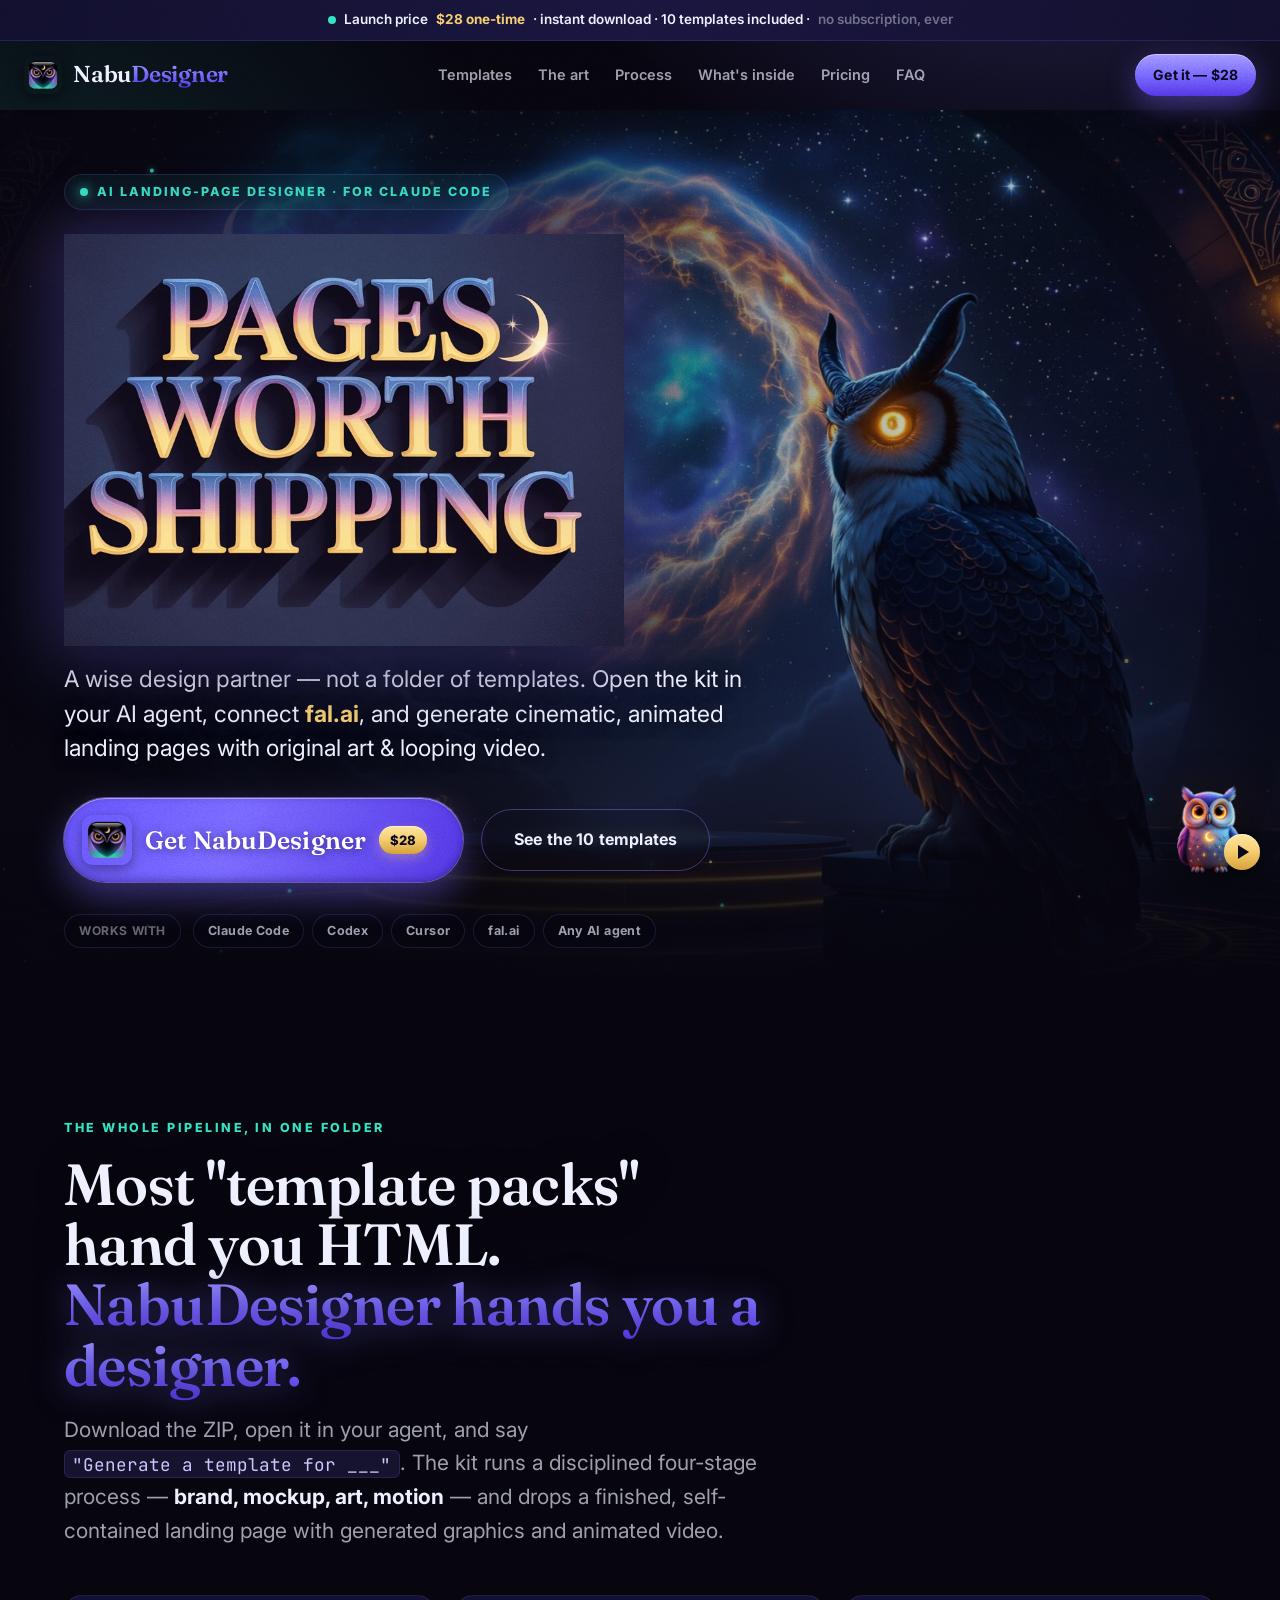
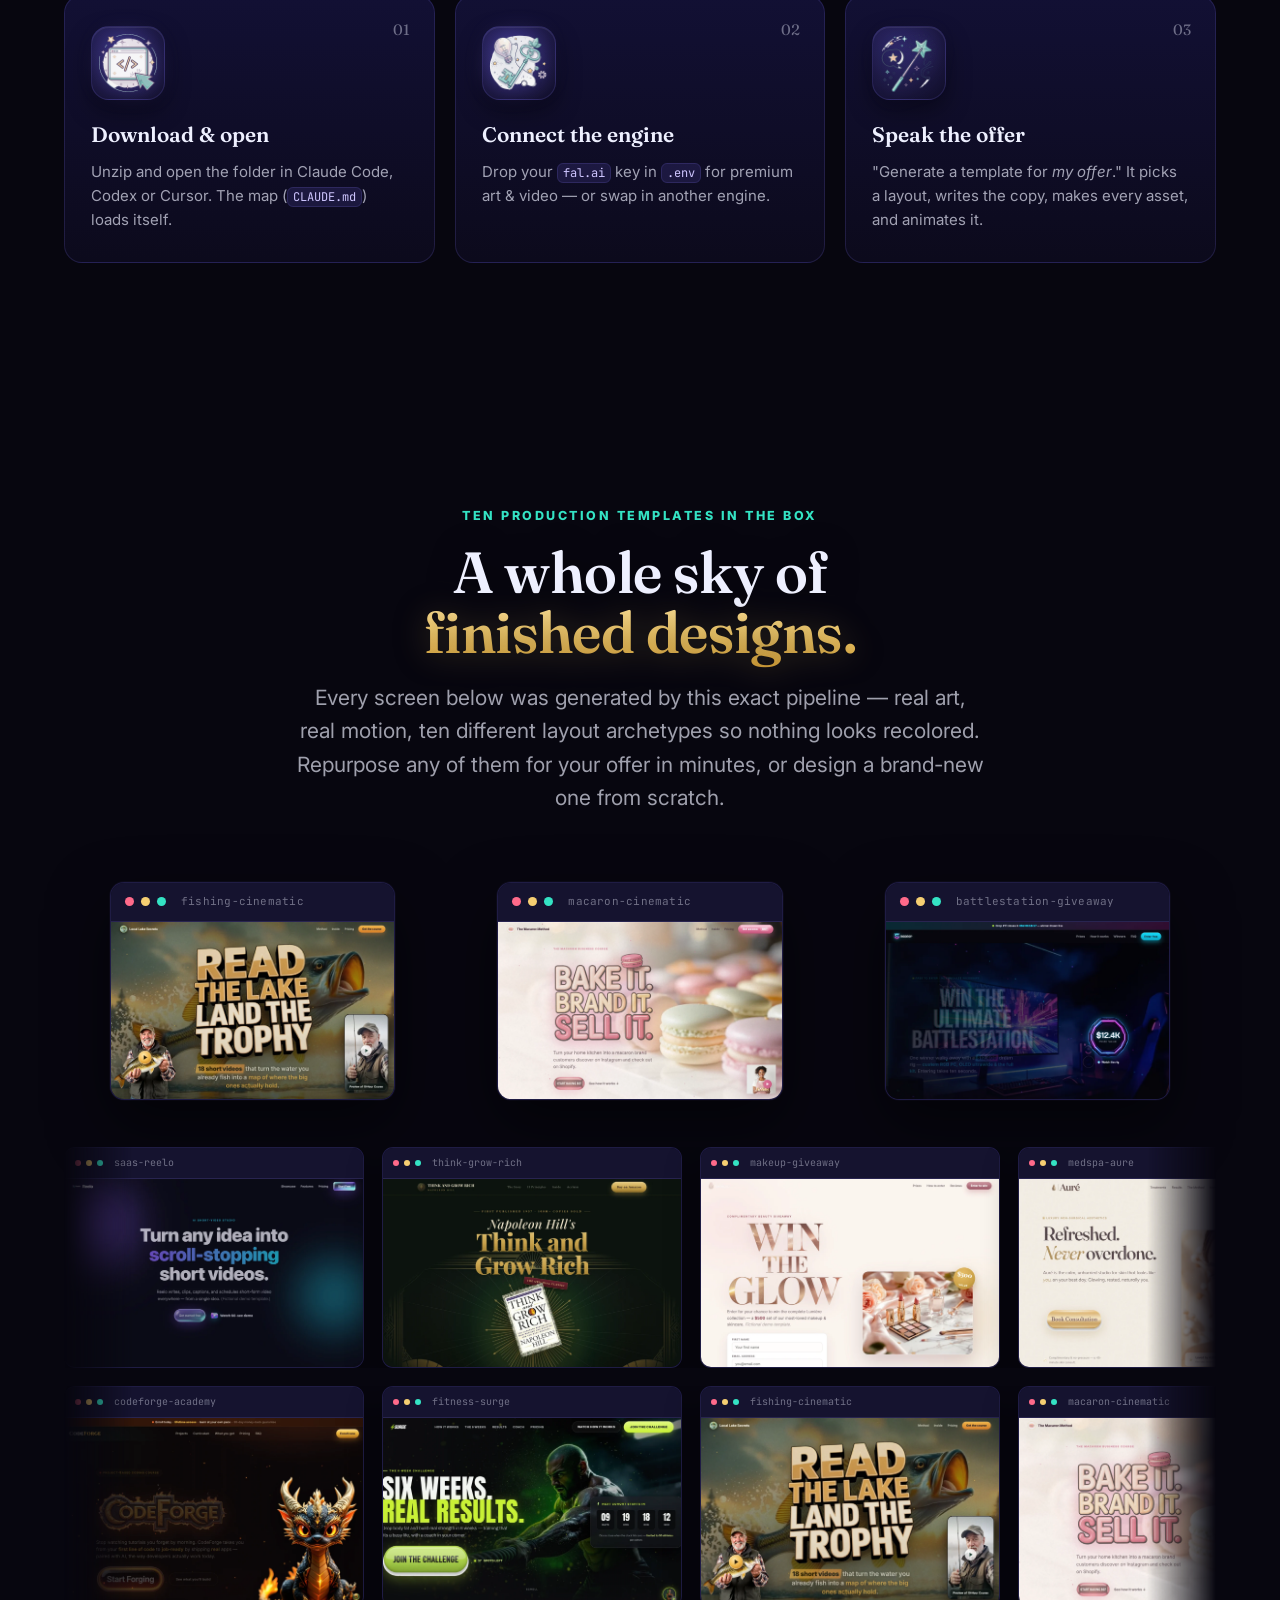
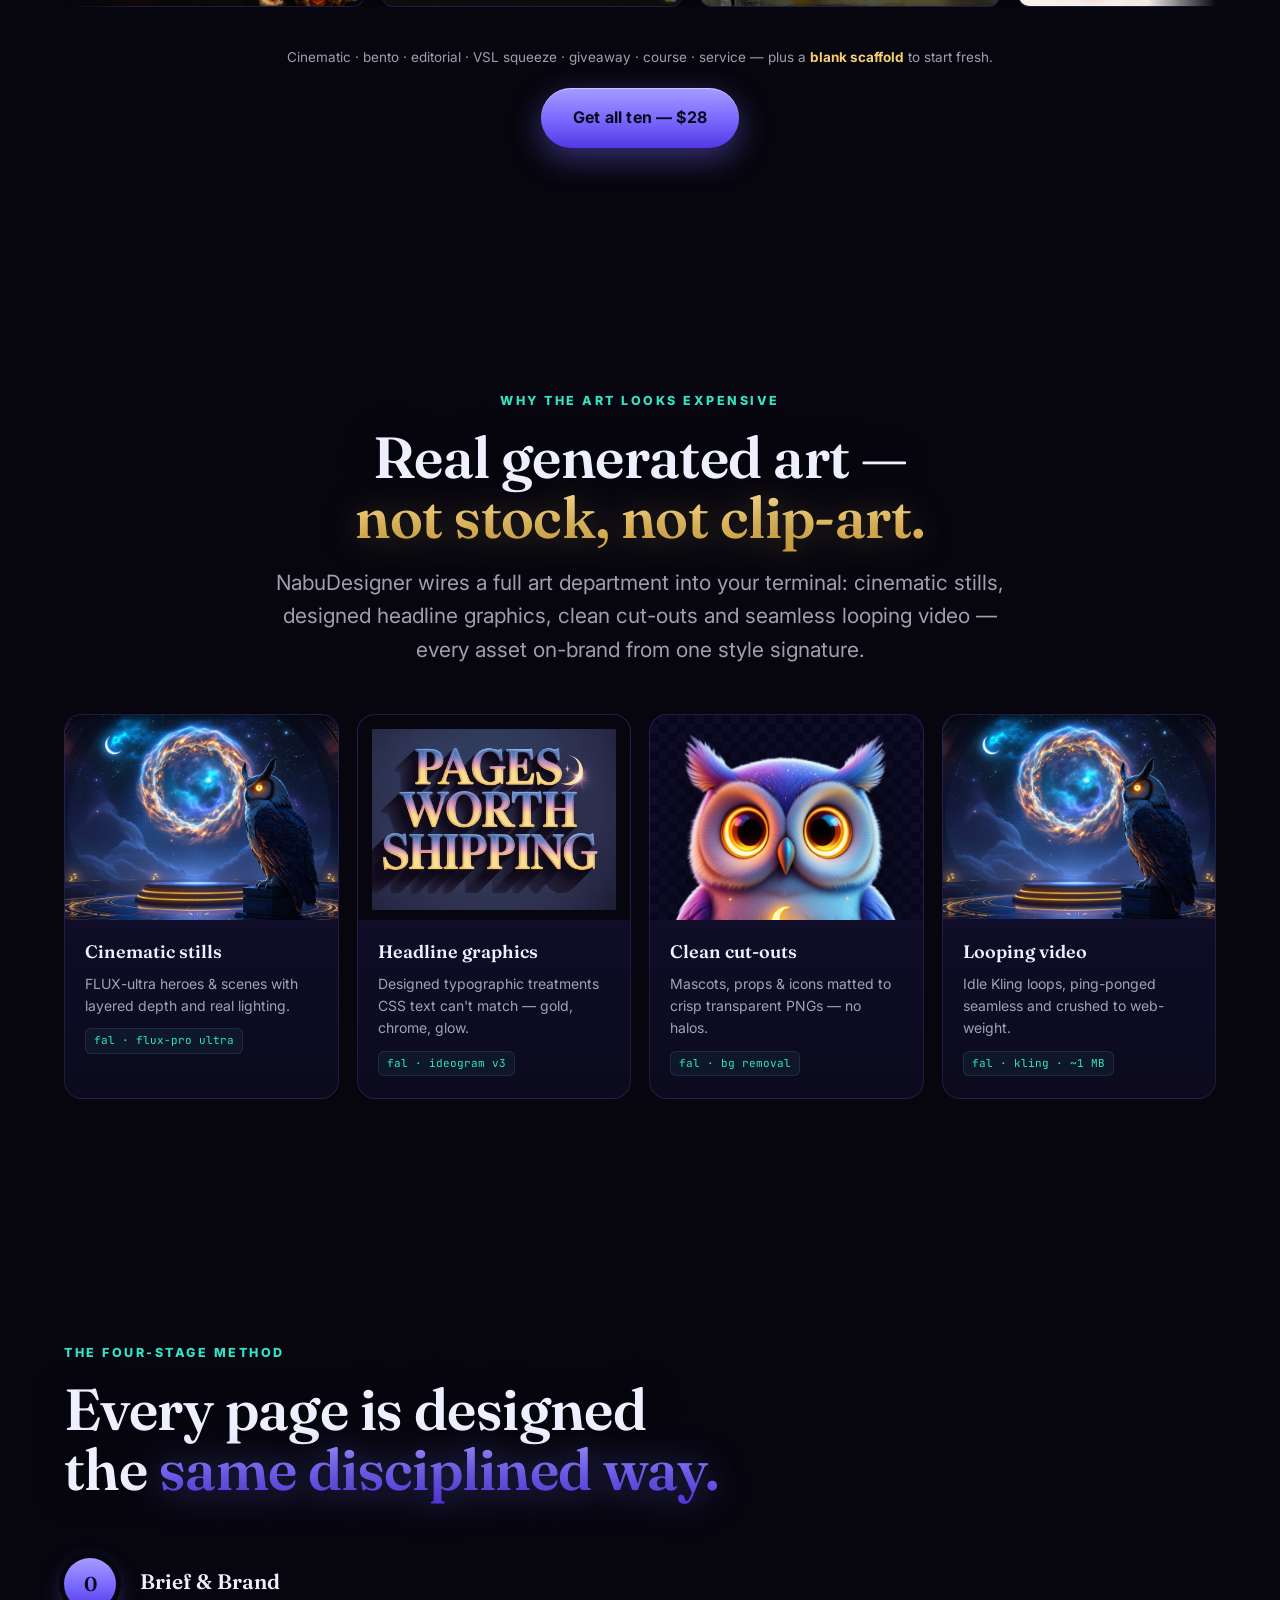
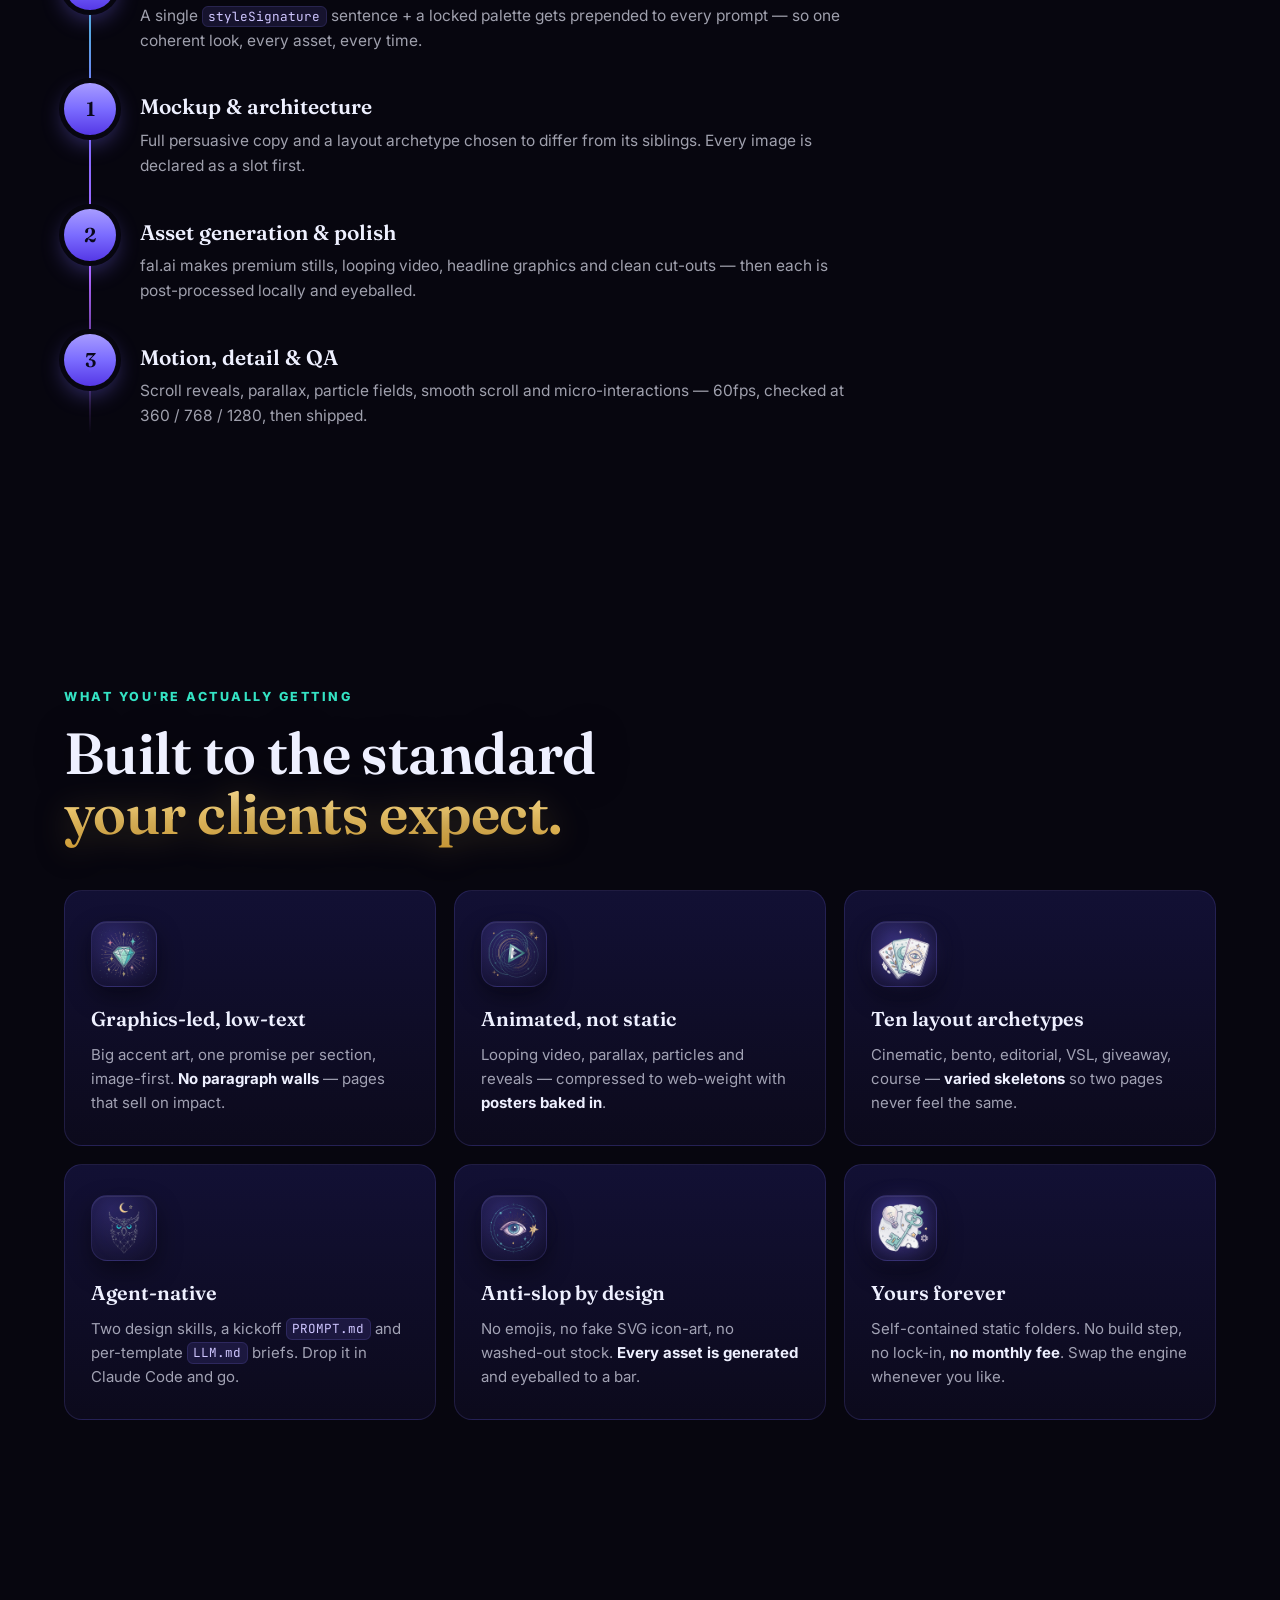
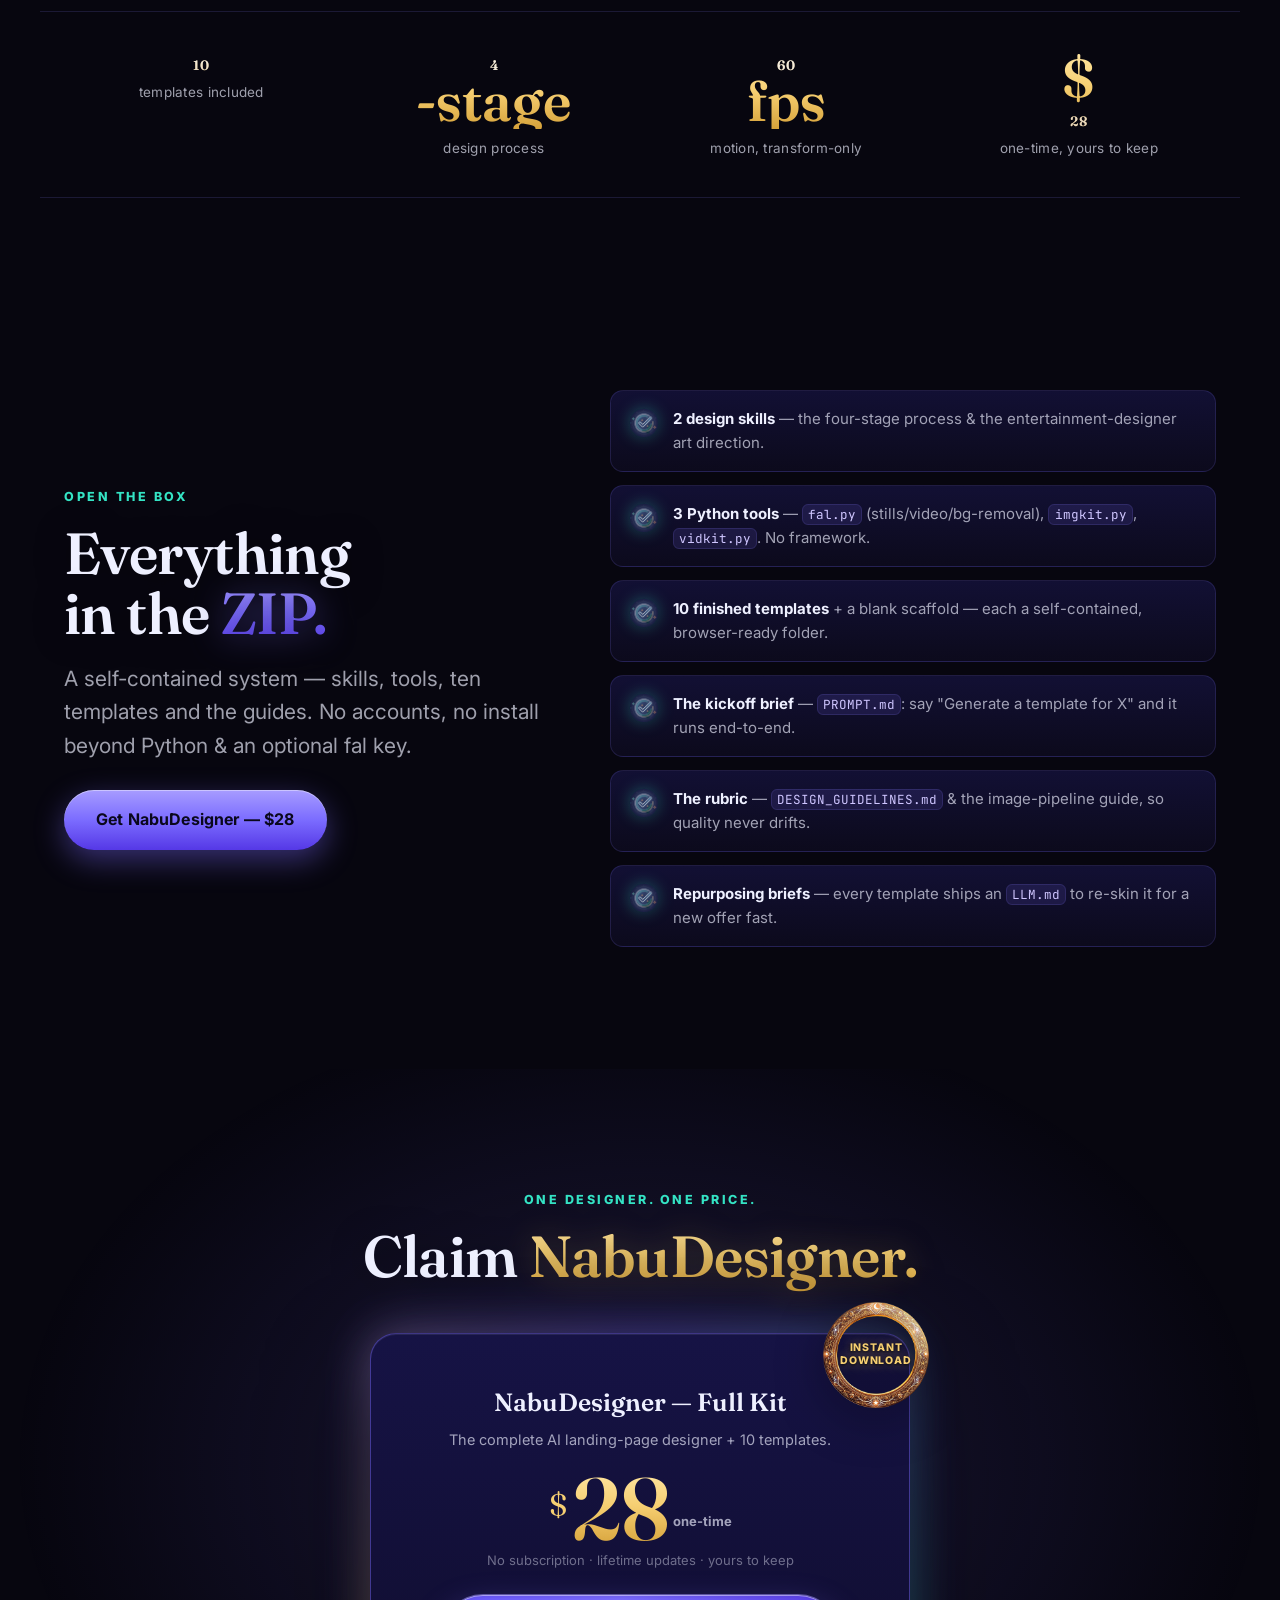
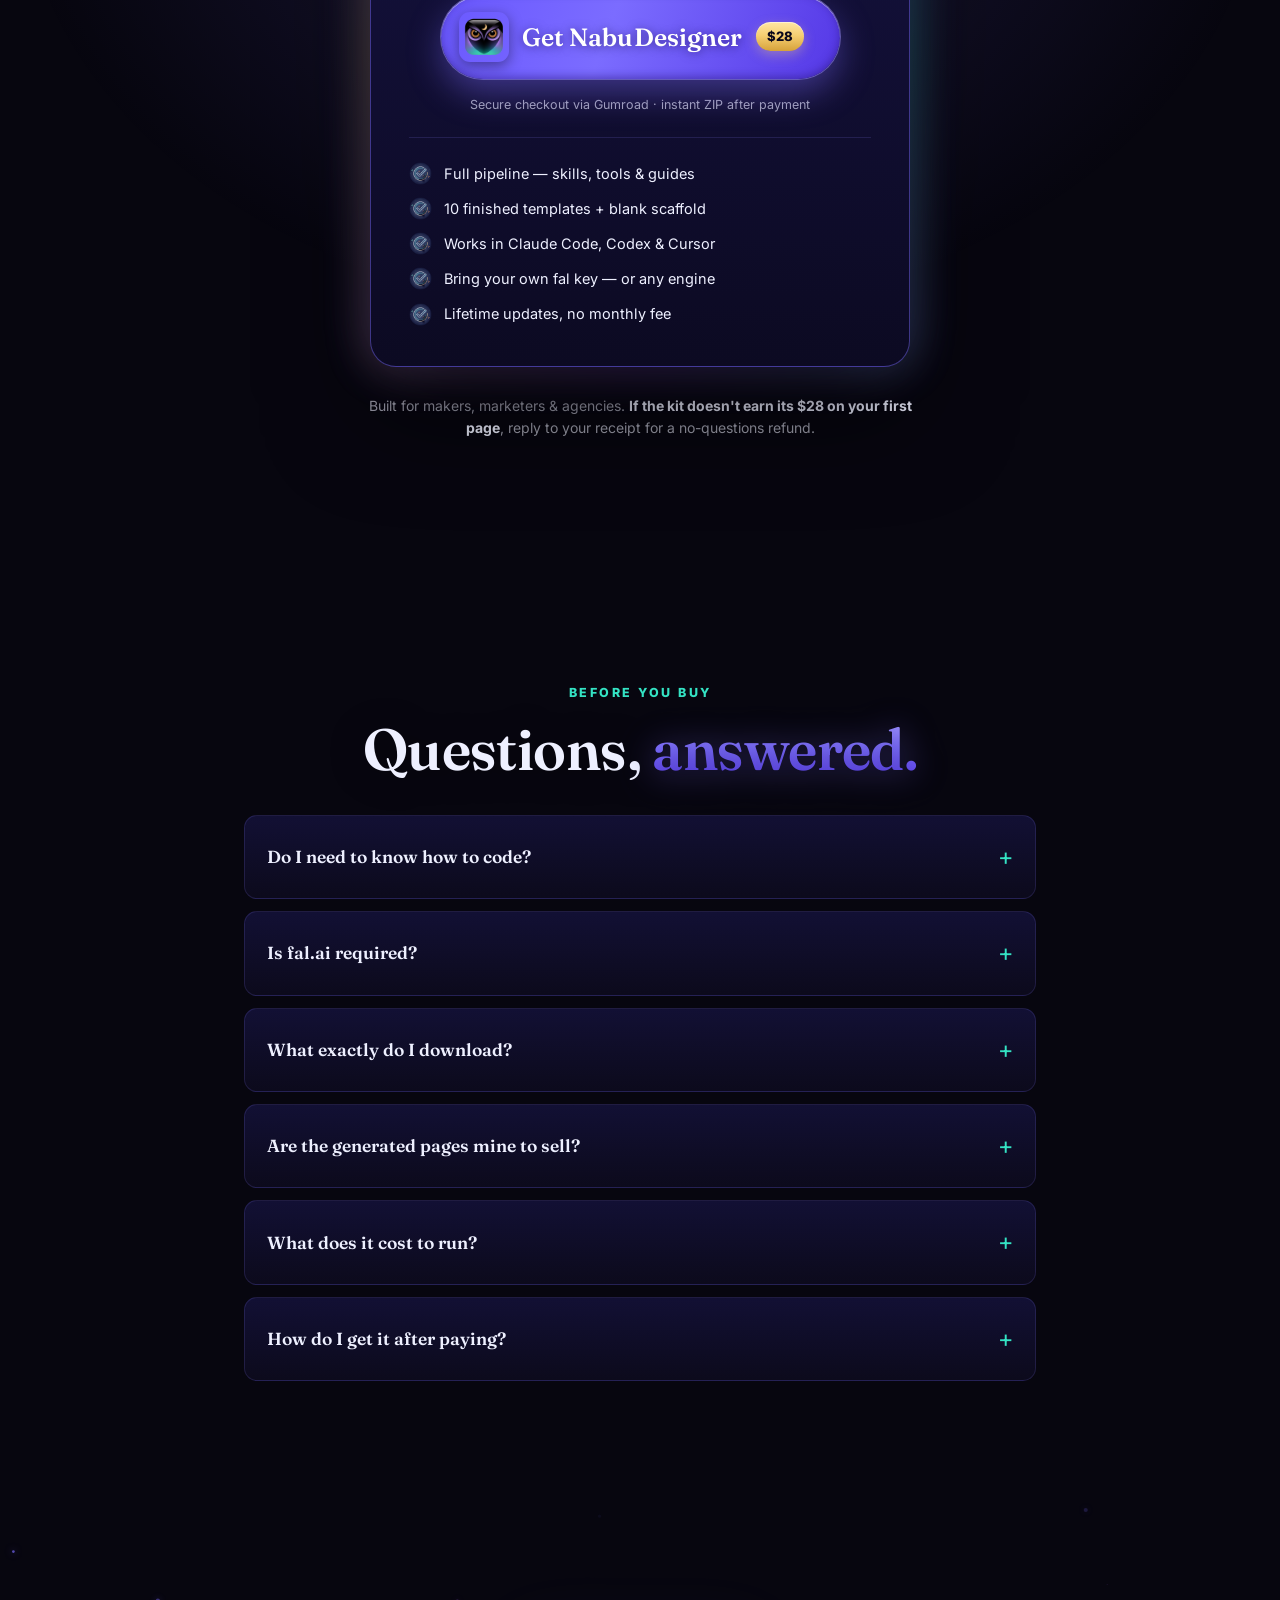
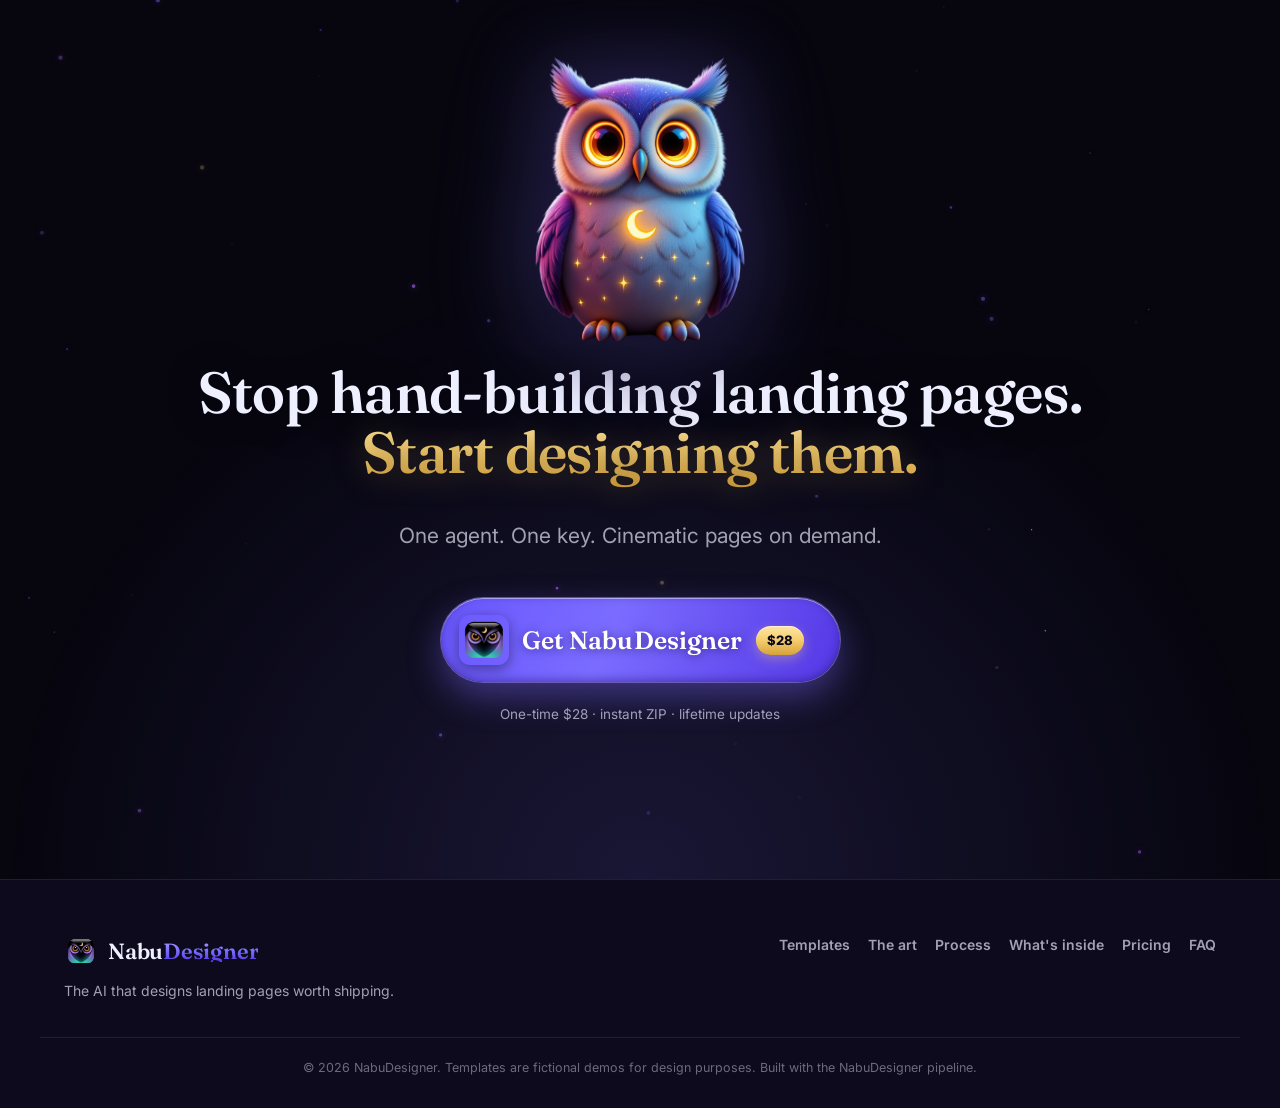
==== salespage/index.html @ d7403996 "Rebuild kit sales page as NabuDesigner; add new templates + polish Replace the DragonForge salespage" ====
<!doctype html>
<html lang="en">
<head>
<meta charset="utf-8" />
<meta name="viewport" content="width=device-width, initial-scale=1, viewport-fit=cover" />
<title>NabuDesigner — AI Landing-Page Designer for Claude Code | Premium pages, generated</title>
<meta name="description" content="NabuDesigner is a complete AI pipeline that designs premium, graphics-heavy, animated landing pages. Open the kit in Claude Code, Codex or Cursor, connect fal.ai, and generate cinematic pages with original art and looping video — plus 10 production templates. One-time $28, instant download." />
<link rel="icon" type="image/png" href="brand/favicon.png" />

<!-- Open Graph / social -->
<meta property="og:type" content="website" />
<meta property="og:title" content="NabuDesigner — design premium landing pages with AI" />
<meta property="og:description" content="A complete pipeline for cinematic, animated landing pages. Open in Claude Code / Codex / Cursor, connect fal.ai, generate. 10 templates included. One-time $28." />
<meta property="og:image" content="brand/og-image.png" />
<meta property="og:image:width" content="1200" />
<meta property="og:image:height" content="630" />
<meta name="twitter:card" content="summary_large_image" />
<meta name="twitter:title" content="NabuDesigner — design premium landing pages with AI" />
<meta name="twitter:description" content="Open in Claude Code / Codex / Cursor, connect fal.ai, generate cinematic animated pages. 10 templates. One-time $28." />
<meta name="twitter:image" content="brand/og-image.png" />

<link rel="preconnect" href="https://fonts.googleapis.com" />
<link rel="preconnect" href="https://fonts.gstatic.com" crossorigin />
<link href="https://fonts.googleapis.com/css2?family=Fraunces:opsz,wght@9..144,400;9..144,500;9..144,600;9..144,700&family=Inter:wght@400;500;600;700;800;900&family=JetBrains+Mono:wght@400;500;600&display=swap" rel="stylesheet" />
<link rel="stylesheet" href="assets/styles.css" />
</head>
<body>

<!-- ============ PROMO BAR ============ -->
<div class="promo">
  <span class="promo-dot"></span>
  Launch price <b>$28 one-time</b> · instant download · 10 templates included ·
  <span class="promo-muted">no subscription, ever</span>
</div>

<!-- ============ NAV ============ -->
<header class="nav" id="nav">
  <a class="brand" href="#top" aria-label="NabuDesigner home">
    <img class="brand-mark" src="brand/logo-mark.png" alt="" />
    <span class="wordmark">Nabu<span class="wordmark-accent">Designer</span></span>
  </a>
  <nav class="nav-links" aria-label="Primary">
    <a href="#templates">Templates</a>
    <a href="#pipeline">The art</a>
    <a href="#process">Process</a>
    <a href="#inside">What's inside</a>
    <a href="#pricing">Pricing</a>
    <a href="#faq">FAQ</a>
  </nav>
  <div class="nav-cta">
    <a class="btn btn-sm" data-buy href="#pricing">Get it — $28</a>
    <button class="nav-toggle" id="navToggle" aria-label="Open menu" aria-expanded="false">
      <span></span><span></span><span></span>
    </button>
  </div>
</header>

<!-- mobile drawer -->
<div class="drawer" id="drawer" aria-hidden="true">
  <button class="drawer-close" id="drawerClose" aria-label="Close menu">✕</button>
  <a href="#templates">Templates</a>
  <a href="#pipeline">The art</a>
  <a href="#process">Process</a>
  <a href="#inside">What's inside</a>
  <a href="#pricing">Pricing</a>
  <a href="#faq">FAQ</a>
  <a class="btn" data-buy href="#pricing">Get NabuDesigner — $28</a>
</div>

<main id="top">

<!-- ============ HERO ============ -->
<section class="hero" id="hero">
  <video class="hero-video" autoplay muted loop playsinline preload="metadata" poster="assets/video/hero-poster.jpg">
    <source src="assets/video/hero.mp4" type="video/mp4" />
  </video>
  <div class="hero-scrim"></div>
  <canvas id="stars" class="particles" aria-hidden="true"></canvas>

  <div class="hero-inner">
    <p class="eyebrow reveal"><span class="star-dot"></span> AI Landing-Page Designer · for Claude&nbsp;Code</p>
    <h1 class="visually-hidden">NabuDesigner — generate premium landing pages worth shipping</h1>
    <img src="assets/img/headline.webp" alt="Pages worth shipping" class="hero-headline reveal" />
    <p class="hero-sub reveal">
      A wise design partner — not a folder of templates. Open the kit in your AI agent,
      connect <strong>fal.ai</strong>, and generate cinematic, animated landing pages with
      original art &amp; looping&nbsp;video.
    </p>
    <div class="hero-cta reveal">
      <a class="btn-cta btn-cta-lg" data-buy href="#pricing" aria-label="Get NabuDesigner for $28">
        <img class="cta-emblem" src="assets/img/owl-mark.png" alt="" />
        <span class="cta-label">Get NabuDesigner</span>
        <span class="cta-price">$28</span>
        <span class="cta-shine" aria-hidden="true"></span>
      </a>
      <a class="btn btn-ghost btn-lg" href="#templates">See the 10 templates</a>
    </div>
    <ul class="hero-trust reveal" aria-label="Works with">
      <li class="lbl">Works with</li>
      <li>Claude Code</li><li>Codex</li><li>Cursor</li><li>fal.ai</li><li>Any AI agent</li>
    </ul>
  </div>
  <div class="hero-fade"></div>
</section>

<!-- ============ PITCH / WHAT IT IS ============ -->
<section class="section pitch" id="how">
  <div class="wrap">
    <div class="sec-head">
      <p class="kicker reveal">The whole pipeline, in one folder</p>
      <h2 class="h2 reveal">Most "template packs" hand you HTML.<br><span class="grad-i">NabuDesigner hands you a designer.</span></h2>
      <p class="lead reveal">
        Download the ZIP, open it in your agent, and say <code>"Generate a template for ___"</code>.
        The kit runs a disciplined four-stage process — <strong>brand, mockup, art, motion</strong> — and
        drops a finished, self-contained landing page with generated graphics and animated&nbsp;video.
      </p>
    </div>

    <div class="steps">
      <article class="step reveal">
        <span class="step-n">01</span>
        <div class="icon-tile"><img src="assets/img/ic-terminal.png" alt="" /></div>
        <h3>Download &amp; open</h3>
        <p>Unzip and open the folder in Claude&nbsp;Code, Codex or Cursor. The map (<code>CLAUDE.md</code>) loads itself.</p>
      </article>
      <article class="step reveal">
        <span class="step-n">02</span>
        <div class="icon-tile"><img src="assets/img/ic-key.png" alt="" /></div>
        <h3>Connect the engine</h3>
        <p>Drop your <code>fal.ai</code> key in <code>.env</code> for premium art &amp; video — or swap in another engine.</p>
      </article>
      <article class="step reveal">
        <span class="step-n">03</span>
        <div class="icon-tile"><img src="assets/img/ic-command.png" alt="" /></div>
        <h3>Speak the offer</h3>
        <p>"Generate a template for <i>my offer</i>." It picks a layout, writes the copy, makes every asset, and animates it.</p>
      </article>
    </div>
  </div>
</section>

<!-- ============ TEMPLATE SHOWCASE ============ -->
<section class="section showcase" id="templates">
  <div class="wrap">
    <div class="sec-head">
      <p class="kicker reveal">Ten production templates in the box</p>
      <h2 class="h2 reveal">A whole sky of <span class="grad">finished designs.</span></h2>
      <p class="lead reveal">
        Every screen below was generated by this exact pipeline — real art, real motion, ten
        different layout archetypes so nothing looks recolored. Repurpose any of them for your
        offer in minutes, or design a brand-new one from&nbsp;scratch.
      </p>
    </div>

    <!-- featured trio -->
    <div class="feature-row">
      <figure class="specimen reveal">
        <div class="specimen-bar"><i></i><i></i><i></i><span class="specimen-url">fishing-cinematic</span></div>
        <div class="specimen-shot"><img src="assets/img/tpl-fishing-cinematic.webp" alt="Fishing Cinematic template — dark cinematic video hero" loading="lazy" /></div>
        <figcaption class="specimen-cap"><b>Fishing Cinematic</b><span>Dark · video hero</span></figcaption>
      </figure>
      <figure class="specimen reveal">
        <div class="specimen-bar"><i></i><i></i><i></i><span class="specimen-url">macaron-cinematic</span></div>
        <div class="specimen-shot"><img src="assets/img/tpl-macaron-cinematic.webp" alt="Macaron Cinematic template — bright editorial" loading="lazy" /></div>
        <figcaption class="specimen-cap"><b>Macaron Cinematic</b><span>Light · editorial</span></figcaption>
      </figure>
      <figure class="specimen reveal">
        <div class="specimen-bar"><i></i><i></i><i></i><span class="specimen-url">battlestation-giveaway</span></div>
        <div class="specimen-shot"><img src="assets/img/tpl-battlestation-giveaway.webp" alt="Battlestation Giveaway template — dark neon sweepstakes" loading="lazy" /></div>
        <figcaption class="specimen-cap"><b>RIGDROP Giveaway</b><span>Dark · neon</span></figcaption>
      </figure>
    </div>

    <!-- marquee of all ten -->
    <div class="marquee" aria-hidden="true">
      <div class="marquee-track">
        <a class="mini" href="#templates"><div class="mini-bar"><i></i><i></i><i></i><span>saas-reelo</span></div><img src="assets/img/tpl-saas-reelo.webp" alt="" loading="lazy" /></a>
        <a class="mini" href="#templates"><div class="mini-bar"><i></i><i></i><i></i><span>think-grow-rich</span></div><img src="assets/img/tpl-think-grow-rich.webp" alt="" loading="lazy" /></a>
        <a class="mini" href="#templates"><div class="mini-bar"><i></i><i></i><i></i><span>makeup-giveaway</span></div><img src="assets/img/tpl-makeup-giveaway.webp" alt="" loading="lazy" /></a>
        <a class="mini" href="#templates"><div class="mini-bar"><i></i><i></i><i></i><span>medspa-aure</span></div><img src="assets/img/tpl-medspa-aure.webp" alt="" loading="lazy" /></a>
        <a class="mini" href="#templates"><div class="mini-bar"><i></i><i></i><i></i><span>ai-profit-blueprint</span></div><img src="assets/img/tpl-ai-profit-blueprint.webp" alt="" loading="lazy" /></a>
        <!-- duplicate for seamless loop -->
        <a class="mini" href="#templates"><div class="mini-bar"><i></i><i></i><i></i><span>saas-reelo</span></div><img src="assets/img/tpl-saas-reelo.webp" alt="" loading="lazy" /></a>
        <a class="mini" href="#templates"><div class="mini-bar"><i></i><i></i><i></i><span>think-grow-rich</span></div><img src="assets/img/tpl-think-grow-rich.webp" alt="" loading="lazy" /></a>
        <a class="mini" href="#templates"><div class="mini-bar"><i></i><i></i><i></i><span>makeup-giveaway</span></div><img src="assets/img/tpl-makeup-giveaway.webp" alt="" loading="lazy" /></a>
        <a class="mini" href="#templates"><div class="mini-bar"><i></i><i></i><i></i><span>medspa-aure</span></div><img src="assets/img/tpl-medspa-aure.webp" alt="" loading="lazy" /></a>
        <a class="mini" href="#templates"><div class="mini-bar"><i></i><i></i><i></i><span>ai-profit-blueprint</span></div><img src="assets/img/tpl-ai-profit-blueprint.webp" alt="" loading="lazy" /></a>
      </div>
    </div>
    <div class="marquee rev" aria-hidden="true">
      <div class="marquee-track">
        <a class="mini" href="#templates"><div class="mini-bar"><i></i><i></i><i></i><span>codeforge-academy</span></div><img src="assets/img/tpl-codeforge-academy.webp" alt="" loading="lazy" /></a>
        <a class="mini" href="#templates"><div class="mini-bar"><i></i><i></i><i></i><span>fitness-surge</span></div><img src="assets/img/tpl-fitness-surge.webp" alt="" loading="lazy" /></a>
        <a class="mini" href="#templates"><div class="mini-bar"><i></i><i></i><i></i><span>fishing-cinematic</span></div><img src="assets/img/tpl-fishing-cinematic.webp" alt="" loading="lazy" /></a>
        <a class="mini" href="#templates"><div class="mini-bar"><i></i><i></i><i></i><span>macaron-cinematic</span></div><img src="assets/img/tpl-macaron-cinematic.webp" alt="" loading="lazy" /></a>
        <a class="mini" href="#templates"><div class="mini-bar"><i></i><i></i><i></i><span>battlestation-giveaway</span></div><img src="assets/img/tpl-battlestation-giveaway.webp" alt="" loading="lazy" /></a>
        <!-- duplicate for seamless loop -->
        <a class="mini" href="#templates"><div class="mini-bar"><i></i><i></i><i></i><span>codeforge-academy</span></div><img src="assets/img/tpl-codeforge-academy.webp" alt="" loading="lazy" /></a>
        <a class="mini" href="#templates"><div class="mini-bar"><i></i><i></i><i></i><span>fitness-surge</span></div><img src="assets/img/tpl-fitness-surge.webp" alt="" loading="lazy" /></a>
        <a class="mini" href="#templates"><div class="mini-bar"><i></i><i></i><i></i><span>fishing-cinematic</span></div><img src="assets/img/tpl-fishing-cinematic.webp" alt="" loading="lazy" /></a>
        <a class="mini" href="#templates"><div class="mini-bar"><i></i><i></i><i></i><span>macaron-cinematic</span></div><img src="assets/img/tpl-macaron-cinematic.webp" alt="" loading="lazy" /></a>
        <a class="mini" href="#templates"><div class="mini-bar"><i></i><i></i><i></i><span>battlestation-giveaway</span></div><img src="assets/img/tpl-battlestation-giveaway.webp" alt="" loading="lazy" /></a>
      </div>
    </div>

    <div class="showcase-foot reveal">
      <p class="showcase-note">Cinematic · bento · editorial · VSL squeeze · giveaway · course · service — plus a <b>blank scaffold</b> to start fresh.</p>
      <a class="btn btn-lg" data-buy href="#pricing">Get all ten — $28</a>
    </div>
  </div>
</section>

<!-- ============ ART PIPELINE (what makes it look expensive) ============ -->
<section class="section pipeline" id="pipeline">
  <div class="wrap">
    <div class="sec-head center">
      <p class="kicker reveal">Why the art looks expensive</p>
      <h2 class="h2 reveal">Real generated art — <span class="grad">not stock, not clip-art.</span></h2>
      <p class="lead reveal">
        NabuDesigner wires a full art department into your terminal: cinematic stills, designed
        headline graphics, clean cut-outs and seamless looping video — every asset on-brand from one
        style&nbsp;signature.
      </p>
    </div>

    <div class="pipe-grid">
      <article class="pipe reveal">
        <div class="pipe-art"><img src="assets/img/hero.webp" alt="Cinematic still example" loading="lazy" /></div>
        <div class="pipe-body"><h3>Cinematic stills</h3><p>FLUX-ultra heroes &amp; scenes with layered depth and real lighting.</p><span class="pipe-tag">fal · flux-pro ultra</span></div>
      </article>
      <article class="pipe reveal">
        <div class="pipe-art" style="background:#07060f"><img src="assets/img/headline.webp" alt="Headline graphic example" loading="lazy" style="object-fit:contain;padding:14px" /></div>
        <div class="pipe-body"><h3>Headline graphics</h3><p>Designed typographic treatments CSS text can't match — gold, chrome, glow.</p><span class="pipe-tag">fal · ideogram v3</span></div>
      </article>
      <article class="pipe reveal">
        <div class="pipe-art contain"><span class="checker"></span><img src="assets/img/owl.png" alt="Transparent cut-out example" loading="lazy" /></div>
        <div class="pipe-body"><h3>Clean cut-outs</h3><p>Mascots, props &amp; icons matted to crisp transparent PNGs — no halos.</p><span class="pipe-tag">fal · bg removal</span></div>
      </article>
      <article class="pipe reveal">
        <div class="pipe-art">
          <video autoplay muted loop playsinline preload="none" poster="assets/video/hero-poster.jpg" style="width:100%;height:100%;object-fit:cover">
            <source src="assets/video/hero.mp4" type="video/mp4" />
          </video>
        </div>
        <div class="pipe-body"><h3>Looping video</h3><p>Idle Kling loops, ping-ponged seamless and crushed to web-weight.</p><span class="pipe-tag">fal · kling · ~1&nbsp;MB</span></div>
      </article>
    </div>
  </div>
</section>

<!-- ============ PROCESS / 4-STAGE METHOD ============ -->
<section class="section process" id="process">
  <div class="wrap">
    <div class="sec-head">
      <p class="kicker reveal">The four-stage method</p>
      <h2 class="h2 reveal">Every page is designed the <span class="grad-i">same disciplined way.</span></h2>
    </div>
    <ol class="timeline">
      <li class="tl reveal"><span class="tl-no">0</span><div><h3>Brief &amp; Brand</h3><p>A single <code>styleSignature</code> sentence + a locked palette gets prepended to every prompt — so one coherent look, every asset, every time.</p></div></li>
      <li class="tl reveal"><span class="tl-no">1</span><div><h3>Mockup &amp; architecture</h3><p>Full persuasive copy and a layout archetype chosen to differ from its siblings. Every image is declared as a slot first.</p></div></li>
      <li class="tl reveal"><span class="tl-no">2</span><div><h3>Asset generation &amp; polish</h3><p>fal.ai makes premium stills, looping video, headline graphics and clean cut-outs — then each is post-processed locally and eyeballed.</p></div></li>
      <li class="tl reveal"><span class="tl-no">3</span><div><h3>Motion, detail &amp; QA</h3><p>Scroll reveals, parallax, particle fields, smooth scroll and micro-interactions — 60fps, checked at 360 / 768 / 1280, then shipped.</p></div></li>
    </ol>
  </div>
</section>

<!-- ============ FEATURE GRID ============ -->
<section class="section features" id="features">
  <div class="wrap">
    <div class="sec-head">
      <p class="kicker reveal">What you're actually getting</p>
      <h2 class="h2 reveal">Built to the standard <span class="grad">your clients expect.</span></h2>
    </div>
    <div class="grid">
      <article class="feat reveal"><div class="icon-tile"><img src="assets/img/ic-art.png" alt="" /></div><h3>Graphics-led, low-text</h3><p>Big accent art, one promise per section, image-first. <b>No paragraph walls</b> — pages that sell on impact.</p></article>
      <article class="feat reveal"><div class="icon-tile"><img src="assets/img/ic-motion.png" alt="" /></div><h3>Animated, not static</h3><p>Looping video, parallax, particles and reveals — compressed to web-weight with <b>posters baked in</b>.</p></article>
      <article class="feat reveal"><div class="icon-tile"><img src="assets/img/ic-layers.png" alt="" /></div><h3>Ten layout archetypes</h3><p>Cinematic, bento, editorial, VSL, giveaway, course — <b>varied skeletons</b> so two pages never feel the same.</p></article>
      <article class="feat reveal"><div class="icon-tile"><img src="assets/img/ic-owl.png" alt="" /></div><h3>Agent-native</h3><p>Two design skills, a kickoff <code>PROMPT.md</code> and per-template <code>LLM.md</code> briefs. Drop it in Claude&nbsp;Code and&nbsp;go.</p></article>
      <article class="feat reveal"><div class="icon-tile"><img src="assets/img/ic-download.png" alt="" /></div><h3>Anti-slop by design</h3><p>No emojis, no fake SVG icon-art, no washed-out stock. <b>Every asset is generated</b> and eyeballed to a bar.</p></article>
      <article class="feat reveal"><div class="icon-tile"><img src="assets/img/ic-key.png" alt="" /></div><h3>Yours forever</h3><p>Self-contained static folders. No build step, no lock-in, <b>no monthly fee</b>. Swap the engine whenever you like.</p></article>
    </div>
  </div>
</section>

<!-- ============ STATS ============ -->
<section class="section stats">
  <div class="wrap stats-row">
    <div class="stat reveal"><b><span data-count="10">0</span></b><span>templates included</span></div>
    <div class="stat reveal"><b><span data-count="4">0</span>-stage</b><span>design process</span></div>
    <div class="stat reveal"><b><span data-count="60">0</span>fps</b><span>motion, transform-only</span></div>
    <div class="stat reveal"><b>$<span data-count="28">0</span></b><span>one-time, yours to keep</span></div>
  </div>
</section>

<!-- ============ WHAT'S INSIDE ============ -->
<section class="section inside" id="inside">
  <div class="wrap inside-grid">
    <div class="inside-copy reveal">
      <p class="kicker">Open the box</p>
      <h2 class="h2">Everything in the&nbsp;<span class="grad-i">ZIP.</span></h2>
      <p class="lead">A self-contained system — skills, tools, ten templates and the guides. No accounts, no install beyond Python &amp; an optional fal&nbsp;key.</p>
      <a class="btn btn-lg" data-buy href="#pricing">Get NabuDesigner — $28</a>
    </div>
    <ul class="checklist reveal">
      <li><img class="ck" src="assets/img/ic-check.png" alt="✓" /><div><b>2 design skills</b> — the four-stage process &amp; the entertainment-designer art direction.</div></li>
      <li><img class="ck" src="assets/img/ic-check.png" alt="✓" /><div><b>3 Python tools</b> — <code>fal.py</code> (stills/video/bg-removal), <code>imgkit.py</code>, <code>vidkit.py</code>. No framework.</div></li>
      <li><img class="ck" src="assets/img/ic-check.png" alt="✓" /><div><b>10 finished templates</b> + a blank scaffold — each a self-contained, browser-ready folder.</div></li>
      <li><img class="ck" src="assets/img/ic-check.png" alt="✓" /><div><b>The kickoff brief</b> — <code>PROMPT.md</code>: say "Generate a template for X" and it runs end-to-end.</div></li>
      <li><img class="ck" src="assets/img/ic-check.png" alt="✓" /><div><b>The rubric</b> — <code>DESIGN_GUIDELINES.md</code> &amp; the image-pipeline guide, so quality never drifts.</div></li>
      <li><img class="ck" src="assets/img/ic-check.png" alt="✓" /><div><b>Repurposing briefs</b> — every template ships an <code>LLM.md</code> to re-skin it for a new offer fast.</div></li>
    </ul>
  </div>
</section>

<!-- ============ PRICING / OFFER ============ -->
<section class="section pricing" id="pricing">
  <div class="pricing-glow" aria-hidden="true"></div>
  <div class="wrap">
    <div class="sec-head center">
      <p class="kicker reveal">One designer. One price.</p>
      <h2 class="h2 reveal">Claim&nbsp;<span class="grad">NabuDesigner.</span></h2>
    </div>

    <div class="price-card reveal">
      <div class="price-rim" aria-hidden="true"></div>
      <div class="seal">
        <img src="assets/img/seal.png" alt="" />
        <span class="seal-text">INSTANT<br>DOWNLOAD</span>
      </div>
      <h3 class="price-title">NabuDesigner — Full Kit</h3>
      <p class="price-sub">The complete AI landing-page designer + 10 templates.</p>
      <div class="price-amount"><span class="cur">$</span><span class="big">28</span><span class="once">one-time</span></div>
      <p class="price-strike">No subscription · lifetime updates · yours to keep</p>
      <a class="btn-cta btn-cta-lg price-btn" data-buy href="#" aria-label="Get NabuDesigner for $28">
        <img class="cta-emblem" src="assets/img/owl-mark.png" alt="" />
        <span class="cta-label">Get NabuDesigner</span>
        <span class="cta-price">$28</span>
        <span class="cta-shine" aria-hidden="true"></span>
      </a>
      <p class="price-secure">Secure checkout via Gumroad · instant ZIP after payment</p>
      <ul class="price-list">
        <li><img class="ck" src="assets/img/ic-check.png" alt="✓" />Full pipeline — skills, tools &amp; guides</li>
        <li><img class="ck" src="assets/img/ic-check.png" alt="✓" />10 finished templates + blank scaffold</li>
        <li><img class="ck" src="assets/img/ic-check.png" alt="✓" />Works in Claude Code, Codex &amp; Cursor</li>
        <li><img class="ck" src="assets/img/ic-check.png" alt="✓" />Bring your own fal key — or any engine</li>
        <li><img class="ck" src="assets/img/ic-check.png" alt="✓" />Lifetime updates, no monthly fee</li>
      </ul>
    </div>
    <p class="guarantee reveal">Built for makers, marketers &amp; agencies. <b>If the kit doesn't earn its $28 on your first page</b>, reply to your receipt for a no-questions refund.</p>
  </div>
</section>

<!-- ============ FAQ ============ -->
<section class="section faq" id="faq">
  <div class="wrap wrap-narrow">
    <div class="sec-head center">
      <p class="kicker reveal">Before you buy</p>
      <h2 class="h2 reveal">Questions, <span class="grad-i">answered.</span></h2>
    </div>
    <div class="faq-list">
      <details class="qa reveal"><summary>Do I need to know how to code?</summary><p>No. You drive it in plain English through an AI agent (Claude Code, Codex, Cursor). It writes the HTML/CSS/JS and makes the art for you. Knowing the basics helps you tweak, but isn't required.</p></details>
      <details class="qa reveal"><summary>Is fal.ai required?</summary><p>It's the recommended engine for premium stills and looping video, and pay-as-you-go cheap. But the pipeline is engine-agnostic — there's a baseline tier using Gemini / Replicate, and you can swap in any image model you like.</p></details>
      <details class="qa reveal"><summary>What exactly do I download?</summary><p>A single ZIP: the two design skills, three Python tools, ten finished templates plus a blank scaffold, and the guides (<code>CLAUDE.md</code>, <code>PROMPT.md</code>, <code>DESIGN_GUIDELINES.md</code>). It opens straight into your agent.</p></details>
      <details class="qa reveal"><summary>Are the generated pages mine to sell?</summary><p>Yes. Design pages for yourself or for clients. The included templates are fictional demos for design purposes — your generated work is your own.</p></details>
      <details class="qa reveal"><summary>What does it cost to run?</summary><p>The kit is a one-time $28. The only ongoing cost is whatever AI image/video credits you choose to spend (fal is pay-per-asset, usually cents to a few dollars per full page).</p></details>
      <details class="qa reveal"><summary>How do I get it after paying?</summary><p>Checkout runs through Gumroad. The moment payment clears you get an instant download link to the ZIP plus an emailed copy. Lifetime updates land in the same place.</p></details>
    </div>
  </div>
</section>

<!-- ============ FINAL CTA ============ -->
<section class="section final">
  <canvas id="starField" class="star-field" aria-hidden="true"></canvas>
  <div class="wrap final-inner reveal">
    <img src="assets/img/owl.png" alt="" class="final-mascot" aria-hidden="true" />
    <h2 class="h2">Stop hand-building landing pages.<br><span class="grad">Start designing&nbsp;them.</span></h2>
    <p class="lead">One agent. One key. Cinematic pages on&nbsp;demand.</p>
    <a class="btn-cta btn-cta-lg" data-buy href="#" aria-label="Get NabuDesigner for $28">
      <img class="cta-emblem" src="assets/img/owl-mark.png" alt="" />
      <span class="cta-label">Get NabuDesigner</span>
      <span class="cta-price">$28</span>
      <span class="cta-shine" aria-hidden="true"></span>
    </a>
    <p class="final-foot">One-time $28 · instant ZIP · lifetime updates</p>
  </div>
</section>

<!-- ============ FOOTER ============ -->
<footer class="footer">
  <div class="wrap footer-grid">
    <div>
      <span class="footer-brand"><img src="brand/logo-mark.png" alt="" /><span class="wordmark footer-wordmark">Nabu<span class="wordmark-accent">Designer</span></span></span>
      <p class="footer-tag">The AI that designs landing pages worth shipping.</p>
    </div>
    <nav class="footer-links" aria-label="Footer">
      <a href="#templates">Templates</a>
      <a href="#pipeline">The art</a>
      <a href="#process">Process</a>
      <a href="#inside">What's inside</a>
      <a href="#pricing">Pricing</a>
      <a href="#faq">FAQ</a>
    </nav>
  </div>
  <p class="footer-fine">© <span id="year">2026</span> NabuDesigner. Templates are fictional demos for design purposes. Built with the NabuDesigner pipeline.</p>
</footer>

</main>

<!-- ============ HOST / MASCOT WIDGET ============ -->
<button class="fab" id="fab" aria-label="Watch the 60-second tour">
  <img src="assets/img/owl.png" alt="" class="fab-mascot" />
  <span class="fab-play" aria-hidden="true"></span>
  <span class="fab-tip">Watch the 60-sec&nbsp;tour</span>
</button>

<div class="modal" id="modal" aria-hidden="true" role="dialog" aria-modal="true" aria-label="NabuDesigner tour">
  <div class="modal-card">
    <button class="modal-close" id="modalClose" aria-label="Close">✕</button>
    <div class="modal-video">
      <iframe id="player" src="" data-src="https://www.youtube.com/embed/dQw4w9WgXcQ?rel=0&modestbranding=1"
        title="NabuDesigner tour" frameborder="0"
        allow="accelerometer; autoplay; clipboard-write; encrypted-media; gyroscope; picture-in-picture" allowfullscreen></iframe>
    </div>
    <a class="btn btn-lg modal-cta" data-buy href="#pricing" data-close-modal>Get NabuDesigner — $28</a>
  </div>
</div>

<!-- Optional Gumroad on-page overlay checkout (see CONFIG note in script.js):
<script src="https://gumroad.com/js/gumroad.js"></script> -->
<script src="assets/script.js"></script>
</body>
</html>
---- salespage/assets/styles.css ----
/* ============================================================
   NabuDesigner — sales page. Midnight design observatory.
   Deep indigo night sky · iris-violet & aurora-teal glow · star-gold.
   Colors derive from brand/brand.json.
   ============================================================ */
:root{
  --bg:#07060f; --bg2:#0c0a1c; --panel:#121034; --panel2:#181642;
  --ink:#eef0ff; --muted:rgba(238,240,255,.66); --faint:rgba(238,240,255,.42);
  --iris:#7b6cff; --iris-deep:#5538e6; --teal:#34e3c4; --teal-deep:#16b29a;
  --gold:#f6cf72; --gold-deep:#d6a23a; --plum:#b066ff; --line:rgba(140,124,255,.16);
  --iris-grad:linear-gradient(180deg,#a79cff,#7b6cff 50%,#5538e6);
  --gold-grad:linear-gradient(180deg,#ffe6a3,#f6cf72 46%,#d6a23a);
  --teal-grad:linear-gradient(180deg,#7df3df,#34e3c4 55%,#16b29a);
  --glow:rgba(123,108,255,.42); --teal-glow:rgba(52,227,196,.34); --gold-glow:rgba(246,207,114,.34);
  --r:18px; --rs:13px; --maxw:1200px;
  --fd:"Fraunces",ui-serif,Georgia,serif;
  --fb:"Inter",ui-sans-serif,system-ui,sans-serif;
  --fm:"JetBrains Mono",ui-monospace,SFMono-Regular,Menlo,monospace;
}
*{box-sizing:border-box}
html{scroll-behavior:smooth}
@media (prefers-reduced-motion:reduce){html{scroll-behavior:auto}}
body{
  margin:0;background:var(--bg);color:var(--ink);font-family:var(--fb);
  font-size:17px;line-height:1.6;-webkit-font-smoothing:antialiased;overflow-x:hidden;
}
body::selection,::selection{background:var(--iris);color:#0a081c}
img{max-width:100%;display:block}
a{color:inherit;text-decoration:none}
code{font-family:var(--fm);font-size:.84em;background:rgba(123,108,255,.13);
  border:1px solid var(--line);color:#cfc6ff;padding:.1em .42em;border-radius:6px;white-space:nowrap}
.visually-hidden{position:absolute;width:1px;height:1px;padding:0;margin:-1px;
  overflow:hidden;clip:rect(0 0 0 0);white-space:nowrap;border:0}

/* ---- ambient background field ---- */
body::before{content:"";position:fixed;inset:0;z-index:-2;pointer-events:none;
  background:
    radial-gradient(60% 45% at 82% -4%,rgba(123,108,255,.20),transparent 60%),
    radial-gradient(55% 45% at 4% 16%,rgba(52,227,196,.10),transparent 60%),
    radial-gradient(70% 60% at 50% 112%,rgba(176,102,255,.14),transparent 60%),
    var(--bg);}
/* ---- film grain ---- */
body::after{content:"";position:fixed;inset:0;z-index:9998;pointer-events:none;
  opacity:.05;mix-blend-mode:overlay;background-image:url("img/noise.png");background-size:160px}

/* ---- scrollbar ---- */
::-webkit-scrollbar{width:12px}
::-webkit-scrollbar-track{background:var(--bg2)}
::-webkit-scrollbar-thumb{background:linear-gradient(var(--iris-deep),var(--plum));
  border-radius:99px;border:3px solid var(--bg2)}

/* ============================================================ layout */
.wrap{max-width:var(--maxw);margin:0 auto;padding:0 24px}
.wrap-narrow{max-width:840px}
.section{position:relative;padding:clamp(70px,9.5vw,134px) 0}
.kicker{font-family:var(--fb);font-weight:800;letter-spacing:.2em;text-transform:uppercase;
  font-size:12.5px;color:var(--teal);margin:0 0 16px}
.h2{font-family:var(--fd);font-weight:600;line-height:1.04;letter-spacing:-.01em;
  font-size:clamp(31px,4.7vw,58px);margin:0 0 18px;text-wrap:balance;
  text-shadow:0 2px 34px rgba(0,0,0,.4)}
.lead{font-size:clamp(16.5px,1.85vw,21px);color:var(--muted);max-width:62ch;text-wrap:pretty;
  margin:0 0 28px;line-height:1.6}
.lead strong{color:var(--ink);font-weight:700}
.grad{background:var(--gold-grad);-webkit-background-clip:text;background-clip:text;color:transparent;
  filter:drop-shadow(0 2px 16px rgba(246,207,114,.22))}
.grad-i{background:var(--iris-grad);-webkit-background-clip:text;background-clip:text;color:transparent;
  filter:drop-shadow(0 2px 16px var(--glow))}

/* ============================================================ buttons */
.btn{display:inline-flex;align-items:center;justify-content:center;gap:9px;
  padding:14px 26px;border:0;border-radius:999px;font-family:var(--fb);font-weight:700;
  font-size:15px;letter-spacing:.01em;cursor:pointer;color:#0a081c;
  background:var(--iris-grad);
  box-shadow:inset 0 1px 0 rgba(255,255,255,.4),0 10px 30px var(--glow);
  transition:transform .16s,box-shadow .16s,filter .16s}
.btn:hover{transform:translateY(-2px);filter:brightness(1.06);
  box-shadow:inset 0 1px 0 rgba(255,255,255,.5),0 16px 40px var(--glow)}
.btn:active{transform:translateY(0)}
.btn:focus-visible{outline:3px solid var(--iris);outline-offset:3px}
.btn-sm{padding:10px 18px;font-size:14px}
.btn-lg{padding:17px 32px;font-size:16px}
.btn-ghost{background:transparent;color:var(--ink);border:1px solid rgba(140,124,255,.4);
  box-shadow:none;backdrop-filter:blur(6px)}
.btn-ghost:hover{border-color:var(--iris);background:rgba(123,108,255,.1);filter:none}

/* the one art-directed CTA — hybrid CSS pill + generated owl emblem + shine */
.btn-cta{position:relative;display:inline-flex;align-items:center;gap:13px;overflow:hidden;
  padding:13px 30px 13px 15px;border-radius:999px;cursor:pointer;
  background:linear-gradient(110deg,#6a58ff,#7b6cff 42%,#5538e6);
  box-shadow:inset 0 1px 0 rgba(255,255,255,.45),inset 0 -2px 8px rgba(40,20,120,.5),
    0 14px 34px var(--glow),0 0 0 1px rgba(167,156,255,.5);
  transition:transform .18s,box-shadow .18s,filter .18s}
.btn-cta:hover{transform:translateY(-3px);filter:brightness(1.05);
  box-shadow:inset 0 1px 0 rgba(255,255,255,.55),0 20px 46px var(--glow),0 0 0 1px rgba(199,192,255,.7)}
.btn-cta:active{transform:translateY(-1px)}
.btn-cta:focus-visible{outline:3px solid var(--iris);outline-offset:4px}
.btn-cta .cta-emblem{width:42px;height:42px;border-radius:11px;flex:0 0 42px;
  box-shadow:0 4px 14px rgba(0,0,0,.4)}
.btn-cta .cta-label{font-family:var(--fd);font-weight:600;font-size:21px;letter-spacing:.005em;
  color:#fff;text-shadow:0 1px 10px rgba(20,8,70,.6)}
.btn-cta .cta-price{font-family:var(--fb);font-weight:800;font-size:13px;color:#0a081c;
  background:var(--gold-grad);padding:4px 11px;border-radius:999px;
  box-shadow:inset 0 1px 0 rgba(255,255,255,.5),0 4px 12px var(--gold-glow)}
.btn-cta .cta-shine{position:absolute;top:0;left:-60%;width:45%;height:100%;pointer-events:none;
  background:linear-gradient(100deg,transparent,rgba(255,255,255,.5),transparent);
  transform:skewX(-18deg);animation:shine 4.6s ease-in-out infinite}
@keyframes shine{0%,62%{left:-60%}82%,100%{left:130%}}
.btn-cta-lg{padding:17px 36px 17px 18px}
.btn-cta-lg .cta-emblem{width:50px;height:50px;flex-basis:50px}
.btn-cta-lg .cta-label{font-size:25px}

/* ============================================================ promo bar */
.promo{position:relative;z-index:60;display:flex;align-items:center;justify-content:center;
  gap:8px;flex-wrap:wrap;text-align:center;font-size:13.5px;font-weight:600;color:var(--ink);
  padding:9px 16px;background:linear-gradient(90deg,#12102e,#1a1640 50%,#12102e);
  border-bottom:1px solid var(--line)}
.promo b{color:var(--gold)}
.promo-muted{color:var(--faint)}
.promo-dot{width:8px;height:8px;border-radius:50%;background:var(--teal);
  box-shadow:0 0 0 0 var(--teal);animation:pulse 2.2s infinite}
@keyframes pulse{0%{box-shadow:0 0 0 0 rgba(52,227,196,.6)}70%{box-shadow:0 0 0 9px rgba(52,227,196,0)}100%{box-shadow:0 0 0 0 rgba(52,227,196,0)}}

/* ============================================================ nav */
.nav{position:sticky;top:0;z-index:50;display:flex;align-items:center;justify-content:space-between;
  gap:20px;padding:13px 24px;transition:background .3s,box-shadow .3s,backdrop-filter .3s;
  border-bottom:1px solid transparent}
.nav.scrolled{background:rgba(7,6,15,.82);backdrop-filter:blur(14px) saturate(1.2);
  border-bottom-color:var(--line);box-shadow:0 8px 30px rgba(0,0,0,.45)}
.brand{display:inline-flex;align-items:center;gap:11px;text-decoration:none}
.brand-mark{width:38px;height:38px;border-radius:10px;box-shadow:0 4px 16px rgba(0,0,0,.5)}
.wordmark{font-family:var(--fd);font-weight:600;font-size:23px;letter-spacing:-.01em;color:var(--ink);
  line-height:1}
.wordmark-accent{background:var(--iris-grad);-webkit-background-clip:text;background-clip:text;color:transparent}
.footer-wordmark{font-size:22px;display:inline-flex}
.nav-links{display:flex;gap:26px;font-size:14.5px;font-weight:600}
.nav-links a{color:var(--muted);transition:color .2s}
.nav-links a:hover{color:var(--teal)}
.nav-cta{display:flex;align-items:center;gap:12px}
.nav-toggle{display:none;flex-direction:column;gap:5px;width:42px;height:38px;
  align-items:center;justify-content:center;background:transparent;border:1px solid var(--line);
  border-radius:10px;cursor:pointer}
.nav-toggle span{width:18px;height:2px;background:var(--iris);border-radius:2px}

/* drawer */
.drawer{position:fixed;inset:0;z-index:80;background:rgba(7,6,15,.97);backdrop-filter:blur(8px);
  display:flex;flex-direction:column;align-items:center;justify-content:center;gap:22px;
  font-family:var(--fd);font-size:23px;opacity:0;pointer-events:none;transition:opacity .25s}
.drawer.open{opacity:1;pointer-events:auto}
.drawer a{color:var(--ink)}
.drawer .btn{font-family:var(--fb);font-size:16px}
.drawer-close{position:absolute;top:20px;right:22px;background:transparent;border:0;
  color:var(--iris);font-size:26px;cursor:pointer}

/* ============================================================ hero */
.hero{position:relative;isolation:isolate;min-height:clamp(640px,95vh,1000px);display:flex;align-items:center;
  overflow:hidden;padding:64px 0 48px}
.hero-video{position:absolute;inset:0;width:100%;height:100%;object-fit:cover;z-index:-3}
.hero-scrim{position:absolute;inset:0;z-index:-2;
  background:
    linear-gradient(90deg,rgba(7,6,15,.93) 0%,rgba(7,6,15,.72) 40%,rgba(7,6,15,.22) 72%,rgba(7,6,15,.5) 100%),
    linear-gradient(0deg,rgba(7,6,15,.96),transparent 56%)}
.particles{position:absolute;inset:0;z-index:-1;pointer-events:none}
.hero-inner{position:relative;z-index:2;max-width:760px;padding:0 24px;
  margin-left:max(0px,calc(50% - var(--maxw)/2))}
.eyebrow{display:inline-flex;align-items:center;gap:9px;font-weight:800;letter-spacing:.16em;
  text-transform:uppercase;font-size:12.5px;color:var(--teal);
  border:1px solid var(--line);background:rgba(52,227,196,.06);padding:7px 15px;border-radius:999px;margin:0 0 24px}
.star-dot{width:8px;height:8px;border-radius:50%;background:var(--teal);box-shadow:0 0 12px var(--teal)}
.hero-headline{width:min(560px,84vw);height:auto;margin:0 0 6px;
  filter:drop-shadow(0 16px 34px rgba(0,0,0,.55)) drop-shadow(0 0 30px rgba(123,108,255,.45));
  transform:rotate(-2deg);animation:floaty 7s ease-in-out infinite}
@keyframes floaty{0%,100%{transform:rotate(-2deg) translateY(0)}50%{transform:rotate(-2deg) translateY(-12px)}}
.hero-sub{font-size:clamp(18px,2.2vw,23px);color:var(--ink);max-width:54ch;margin:16px 0 32px;
  text-wrap:pretty;line-height:1.5;text-shadow:0 2px 16px rgba(0,0,0,.5)}
.hero-sub strong{color:var(--gold);font-weight:700}
.hero-cta{display:flex;align-items:center;gap:18px;flex-wrap:wrap}
.hero-trust{display:flex;flex-wrap:wrap;align-items:center;gap:9px 8px;list-style:none;padding:0;margin:32px 0 0}
.hero-trust .lbl{font-size:12px;color:var(--faint);letter-spacing:.05em;text-transform:uppercase;font-weight:700;margin-right:4px}
.hero-trust li{font-size:12.5px;font-weight:700;letter-spacing:.03em;color:var(--muted);
  border:1px solid var(--line);border-radius:999px;padding:6px 14px;background:rgba(7,6,15,.4)}
.hero-fade{position:absolute;left:0;right:0;bottom:0;height:120px;z-index:1;pointer-events:none;
  background:linear-gradient(0deg,var(--bg),transparent)}

/* ============================================================ section intro */
.sec-head{max-width:740px}
.sec-head.center{margin:0 auto;text-align:center}
.sec-head.center .lead{margin-left:auto;margin-right:auto}

/* ============================================================ pitch / steps */
.steps{display:grid;grid-template-columns:repeat(3,1fr);gap:20px;margin-top:48px}
.step{position:relative;background:linear-gradient(180deg,var(--panel),var(--bg2));
  border:1px solid var(--line);border-radius:var(--r);padding:30px 26px;
  transition:transform .25s,border-color .25s,box-shadow .25s}
.step:hover{transform:translateY(-5px);border-color:rgba(123,108,255,.42);box-shadow:0 22px 50px rgba(0,0,0,.5)}
.step-n{position:absolute;top:22px;right:24px;font-family:var(--fd);font-size:15px;color:var(--faint)}
.icon-tile{width:74px;height:74px;border-radius:18px;margin-bottom:18px;display:grid;place-items:center;
  background:radial-gradient(120% 120% at 30% 20%,rgba(123,108,255,.22),rgba(12,10,28,.6));
  border:1px solid var(--line);box-shadow:inset 0 1px 0 rgba(255,255,255,.08),0 10px 24px rgba(0,0,0,.4)}
.icon-tile img{width:62px;height:62px;filter:drop-shadow(0 0 12px var(--glow))}
.step h3{font-family:var(--fd);font-weight:600;font-size:21px;margin:0 0 8px}
.step p{color:var(--muted);font-size:15px;margin:0}
.step code{font-size:.8em}

/* ============================================================ showcase */
.showcase{position:relative;overflow:hidden}
.showcase .sec-head{text-align:center;margin:0 auto}
.showcase .lead{margin-left:auto;margin-right:auto}
.feature-row{display:grid;grid-template-columns:repeat(3,1fr);gap:22px;margin:50px auto 0;max-width:1140px}
.specimen{position:relative;border-radius:14px;overflow:hidden;
  background:#0b0920;border:1px solid var(--line);
  box-shadow:0 24px 60px rgba(0,0,0,.5),0 0 0 1px rgba(140,124,255,.05);
  transition:transform .3s cubic-bezier(.2,.7,.2,1),box-shadow .3s,border-color .3s}
.specimen:hover{transform:translateY(-8px);border-color:rgba(123,108,255,.5);
  box-shadow:0 34px 80px rgba(0,0,0,.6),0 0 36px var(--glow)}
.specimen-bar{display:flex;align-items:center;gap:7px;padding:10px 14px;background:#15132f;
  border-bottom:1px solid var(--line)}
.specimen-bar i{width:9px;height:9px;border-radius:50%;background:#33305a;display:block}
.specimen-bar i:nth-child(1){background:#ff6a8a}.specimen-bar i:nth-child(2){background:var(--gold)}
.specimen-bar i:nth-child(3){background:var(--teal)}
.specimen-bar .specimen-url{margin-left:8px;font-family:var(--fm);font-size:11px;color:var(--faint);
  letter-spacing:.02em;white-space:nowrap;overflow:hidden;text-overflow:ellipsis}
.specimen-shot{position:relative;aspect-ratio:1440/900;overflow:hidden}
.specimen-shot img{width:100%;height:100%;object-fit:cover;object-position:top center}
.specimen-cap{position:absolute;left:0;right:0;bottom:0;display:flex;justify-content:space-between;
  align-items:flex-end;gap:8px;padding:30px 16px 14px;
  background:linear-gradient(0deg,rgba(7,6,15,.92),transparent);opacity:0;transition:opacity .3s}
.specimen:hover .specimen-cap{opacity:1}
.specimen-cap b{font-family:var(--fd);font-weight:600;font-size:16px;color:#fff}
.specimen-cap span{font-size:11.5px;color:var(--teal);font-weight:700;letter-spacing:.04em;
  border:1px solid var(--line);border-radius:999px;padding:3px 9px;background:rgba(7,6,15,.5);white-space:nowrap}

/* marquee of all templates */
.marquee{margin-top:30px;position:relative;
  -webkit-mask:linear-gradient(90deg,transparent,#000 6%,#000 94%,transparent);
  mask:linear-gradient(90deg,transparent,#000 6%,#000 94%,transparent)}
.marquee + .marquee{margin-top:18px}
.marquee-track{display:flex;gap:18px;width:max-content;animation:scrollx 46s linear infinite}
.marquee.rev .marquee-track{animation-direction:reverse;animation-duration:54s}
.marquee:hover .marquee-track{animation-play-state:paused}
@keyframes scrollx{to{transform:translateX(-50%)}}
.mini{flex:0 0 auto;width:300px;border-radius:11px;overflow:hidden;background:#0b0920;
  border:1px solid var(--line);box-shadow:0 14px 34px rgba(0,0,0,.45);transition:transform .25s,box-shadow .25s}
.mini:hover{transform:translateY(-5px) scale(1.015);box-shadow:0 20px 44px rgba(0,0,0,.55),0 0 24px var(--glow)}
.mini-bar{display:flex;align-items:center;gap:5px;padding:7px 10px;background:#15132f;border-bottom:1px solid var(--line)}
.mini-bar i{width:6px;height:6px;border-radius:50%;background:#33305a}
.mini-bar i:nth-child(1){background:#ff6a8a}.mini-bar i:nth-child(2){background:var(--gold)}.mini-bar i:nth-child(3){background:var(--teal)}
.mini-bar span{margin-left:6px;font-family:var(--fm);font-size:10px;color:var(--faint)}
.mini img{width:100%;height:188px;object-fit:cover;object-position:top center}
.showcase-foot{margin-top:40px;text-align:center}
.showcase-note{font-size:13.5px;color:var(--muted);margin:0 0 20px}
.showcase-note b{color:var(--gold)}

/* ============================================================ art pipeline band */
.pipeline{position:relative}
.pipe-grid{display:grid;grid-template-columns:repeat(4,1fr);gap:18px;margin-top:48px}
.pipe{border:1px solid var(--line);border-radius:var(--r);overflow:hidden;
  background:linear-gradient(180deg,var(--panel),var(--bg2));transition:transform .25s,box-shadow .25s,border-color .25s}
.pipe:hover{transform:translateY(-5px);border-color:rgba(52,227,196,.4);box-shadow:0 22px 50px rgba(0,0,0,.5)}
.pipe-art{position:relative;aspect-ratio:4/3;overflow:hidden;background:#0a0820;display:grid;place-items:center}
.pipe-art img{width:100%;height:100%;object-fit:cover}
.pipe-art.contain{padding:18px}
.pipe-art.contain img{width:auto;height:100%;object-fit:contain;filter:drop-shadow(0 12px 24px rgba(0,0,0,.5))}
.pipe-art .checker{position:absolute;inset:0;z-index:0;opacity:.5;
  background-image:linear-gradient(45deg,#15132f 25%,transparent 25%),linear-gradient(-45deg,#15132f 25%,transparent 25%),linear-gradient(45deg,transparent 75%,#15132f 75%),linear-gradient(-45deg,transparent 75%,#15132f 75%);
  background-size:18px 18px;background-position:0 0,0 9px,9px -9px,-9px 0}
.pipe-art .checker + img{position:relative;z-index:1}
.pipe-body{padding:18px 20px 22px}
.pipe-body h3{font-family:var(--fd);font-weight:600;font-size:18px;margin:0 0 6px}
.pipe-body p{margin:0;font-size:14px;color:var(--muted)}
.pipe-tag{display:inline-block;margin-top:11px;font-family:var(--fm);font-size:11px;color:var(--teal);
  border:1px solid var(--line);border-radius:6px;padding:3px 8px;background:rgba(52,227,196,.06)}

/* ============================================================ process timeline */
.timeline{list-style:none;margin:44px 0 0;padding:0;max-width:780px;position:relative}
.timeline::before{content:"";position:absolute;left:25px;top:10px;bottom:10px;width:2px;
  background:linear-gradient(180deg,var(--teal),var(--iris),var(--plum),transparent)}
.tl{display:flex;gap:24px;padding:15px 0;align-items:flex-start}
.tl-no{flex:0 0 52px;width:52px;height:52px;border-radius:50%;display:grid;place-items:center;
  font-family:var(--fd);font-weight:600;font-size:20px;color:#0a081c;background:var(--iris-grad);
  box-shadow:0 0 0 5px var(--bg),0 8px 22px var(--glow);position:relative;z-index:2}
.tl h3{font-family:var(--fd);font-weight:600;font-size:21px;margin:7px 0 5px}
.tl p{margin:0;color:var(--muted);font-size:15.5px}
.tl code{font-size:.82em}

/* ============================================================ features */
.grid{display:grid;grid-template-columns:repeat(3,1fr);gap:18px;margin-top:46px}
.feat{background:linear-gradient(180deg,var(--panel),var(--bg2));border:1px solid var(--line);
  border-radius:var(--r);padding:30px 26px;transition:transform .25s,border-color .25s,box-shadow .25s}
.feat:hover{transform:translateY(-5px);border-color:rgba(123,108,255,.42);box-shadow:0 22px 50px rgba(0,0,0,.5)}
.feat .icon-tile{width:66px;height:66px;border-radius:16px;margin-bottom:16px}
.feat .icon-tile img{width:54px;height:54px}
.feat h3{font-family:var(--fd);font-weight:600;font-size:20px;margin:0 0 8px}
.feat p{margin:0;color:var(--muted);font-size:15px}
.feat b{color:var(--ink)}

/* ============================================================ stats */
.stats{padding:clamp(40px,6vw,70px) 0}
.stats-row{display:grid;grid-template-columns:repeat(4,1fr);gap:18px;text-align:center;
  border-block:1px solid var(--line);padding-block:38px}
.stat b{display:block;font-family:var(--fd);font-weight:600;font-size:clamp(36px,5vw,56px);
  background:var(--gold-grad);-webkit-background-clip:text;background-clip:text;color:transparent;line-height:1}
.stat span{display:block;margin-top:9px;font-size:13.5px;color:var(--muted);letter-spacing:.02em}

/* ============================================================ inside */
.inside-grid{display:grid;grid-template-columns:.9fr 1.1fr;gap:50px;align-items:center}
.checklist{list-style:none;margin:0;padding:0;display:grid;gap:13px}
.checklist li{display:flex;gap:14px;align-items:flex-start;
  background:linear-gradient(180deg,var(--panel),var(--bg2));border:1px solid var(--line);
  border-radius:var(--rs);padding:16px 18px;transition:border-color .2s,transform .2s}
.checklist li:hover{border-color:rgba(52,227,196,.4);transform:translateX(3px)}
.checklist .ck{width:30px;height:30px;flex:0 0 30px;margin-top:1px;filter:drop-shadow(0 0 8px var(--teal-glow))}
.checklist b{color:var(--ink)}
.checklist div{font-size:15px;color:var(--muted)}

/* ============================================================ pricing */
.pricing{position:relative;overflow:hidden}
.pricing-glow{position:absolute;inset:0;z-index:-1;pointer-events:none;
  background:radial-gradient(70% 60% at 50% 36%,rgba(123,108,255,.18),transparent 70%)}
.price-card{position:relative;max-width:540px;margin:46px auto 0;text-align:center;
  background:linear-gradient(180deg,#161345,#0c0a22);border:1.5px solid rgba(123,108,255,.45);
  border-radius:26px;padding:48px 38px 40px;
  box-shadow:0 44px 100px rgba(0,0,0,.6),inset 0 1px 0 rgba(255,255,255,.08),0 0 64px rgba(123,108,255,.16)}
.price-rim{position:absolute;inset:-2px;border-radius:26px;z-index:-1;pointer-events:none;
  background:conic-gradient(from var(--a,0deg),var(--iris),var(--teal),var(--plum),var(--gold),var(--iris));
  filter:blur(22px);opacity:.4;animation:rotateGlow 9s linear infinite}
@property --a{syntax:"<angle>";inherits:false;initial-value:0deg}
@keyframes rotateGlow{to{--a:360deg}}
.seal{position:absolute;top:-32px;right:-20px;width:106px;height:106px;display:grid;place-items:center;
  animation:bob 6s ease-in-out infinite;filter:drop-shadow(0 10px 22px rgba(0,0,0,.5))}
@keyframes bob{0%,100%{transform:translateY(0)}50%{transform:translateY(-12px)}}
.seal img{position:absolute;inset:0;width:100%;height:100%}
.seal-text{position:relative;font-family:var(--fb);font-weight:800;font-size:10.5px;line-height:1.15;
  letter-spacing:.08em;color:var(--gold);text-align:center;
  text-shadow:0 1px 3px rgba(0,0,0,.9),0 0 12px rgba(246,207,114,.5)}
.price-title{font-family:var(--fd);font-weight:600;font-size:25px;margin:0 0 6px}
.price-sub{color:var(--muted);font-size:14.5px;margin:0 0 18px;text-wrap:balance}
.price-amount{display:flex;align-items:flex-start;justify-content:center;gap:4px;margin:8px 0 2px}
.price-amount .cur{font-family:var(--fd);font-size:32px;color:var(--gold);margin-top:10px}
.price-amount .big{font-family:var(--fd);font-weight:600;font-size:88px;line-height:.9;
  background:var(--gold-grad);-webkit-background-clip:text;background-clip:text;color:transparent}
.price-amount .once{align-self:flex-end;margin-bottom:16px;font-size:13px;color:var(--muted);font-weight:700}
.price-strike{font-size:13px;color:var(--faint);margin:0 0 24px}
.price-btn{display:inline-flex;margin:0 auto}
.price-secure{font-size:12.5px;color:var(--muted);margin:16px 0 22px}
.price-list{list-style:none;margin:0;padding:24px 0 0;border-top:1px solid var(--line);
  display:grid;gap:12px;text-align:left}
.price-list li{display:flex;gap:12px;align-items:center;font-size:14.5px;color:var(--ink)}
.price-list .ck{width:23px;height:23px;flex:0 0 23px}
.guarantee{max-width:580px;margin:28px auto 0;text-align:center;font-size:14px;color:var(--muted)}
.guarantee b{color:var(--ink)}

/* ============================================================ faq */
.faq-list{margin-top:36px;display:grid;gap:12px}
.qa{background:linear-gradient(180deg,var(--panel),var(--bg2));border:1px solid var(--line);
  border-radius:var(--rs);padding:4px 22px;transition:border-color .2s}
.qa[open]{border-color:rgba(123,108,255,.4)}
.qa summary{cursor:pointer;list-style:none;padding:18px 0;font-family:var(--fd);font-weight:600;
  font-size:17.5px;display:flex;justify-content:space-between;align-items:center;gap:16px}
.qa summary::-webkit-details-marker{display:none}
.qa summary::after{content:"+";font-family:var(--fb);font-weight:400;font-size:24px;color:var(--teal);
  transition:transform .25s;flex:0 0 auto}
.qa[open] summary::after{transform:rotate(45deg)}
.qa p{margin:0 0 18px;color:var(--muted);font-size:15px;max-width:66ch}
.qa code{font-size:.82em}

/* ============================================================ final */
.final{position:relative;text-align:center;overflow:hidden;
  padding:clamp(84px,12vw,156px) 0;
  background:radial-gradient(80% 100% at 50% 100%,rgba(123,108,255,.16),transparent 62%)}
.star-field{position:absolute;inset:0;z-index:0;pointer-events:none}
.final-inner{position:relative;z-index:2;display:flex;flex-direction:column;align-items:center;gap:18px}
.final-mascot{width:clamp(150px,18vw,210px);height:auto;margin-bottom:2px;
  filter:drop-shadow(0 18px 38px rgba(0,0,0,.55)) drop-shadow(0 0 40px var(--glow));
  animation:bob 5s ease-in-out infinite}
.final-foot{font-size:13.5px;color:var(--muted);margin:4px 0 0}

/* ============================================================ footer */
.footer{border-top:1px solid var(--line);padding:54px 0 30px;background:var(--bg2)}
.footer-grid{display:flex;justify-content:space-between;gap:30px;flex-wrap:wrap;align-items:flex-start}
.footer-brand{display:inline-flex;align-items:center;gap:10px;margin-bottom:12px}
.footer-brand img{width:34px;height:34px;border-radius:9px}
.footer-tag{color:var(--muted);font-size:14px;max-width:42ch;margin:0}
.footer-links{display:flex;flex-wrap:wrap;gap:18px;font-size:14px;font-weight:600}
.footer-links a{color:var(--muted)}.footer-links a:hover{color:var(--teal)}
.footer-fine{max-width:var(--maxw);margin:34px auto 0;padding:20px 24px 0;border-top:1px solid var(--line);
  color:var(--faint);font-size:12.5px;text-align:center}

/* ============================================================ host widget */
.fab{position:fixed;right:22px;bottom:22px;z-index:70;width:98px;height:98px;border:0;
  background:transparent;cursor:pointer;display:grid;place-items:center}
.fab-mascot{width:88px;height:88px;object-fit:contain;
  filter:drop-shadow(0 10px 22px rgba(0,0,0,.55));animation:bob 4.5s ease-in-out infinite}
.fab-play{position:absolute;right:-2px;bottom:8px;width:36px;height:36px;border-radius:50%;
  display:grid;place-items:center;background:var(--gold-grad);
  box-shadow:0 4px 14px rgba(0,0,0,.5),inset 0 1px 0 rgba(255,255,255,.5)}
.fab-play::before{content:"";width:0;height:0;margin-left:3px;
  border-left:11px solid #0a081c;border-top:7px solid transparent;border-bottom:7px solid transparent}
.fab-tip{position:absolute;right:108px;bottom:34px;white-space:nowrap;font-size:12.5px;font-weight:700;
  color:var(--ink);background:rgba(7,6,15,.92);border:1px solid var(--line);border-radius:999px;
  padding:8px 14px;opacity:0;transform:translateX(6px);transition:opacity .2s,transform .2s;pointer-events:none}
.fab:hover .fab-tip{opacity:1;transform:translateX(0)}

/* modal */
.modal{position:fixed;inset:0;z-index:90;display:flex;align-items:center;justify-content:center;
  padding:24px;background:rgba(4,3,10,.86);backdrop-filter:blur(8px);opacity:0;pointer-events:none;
  transition:opacity .25s}
.modal.open{opacity:1;pointer-events:auto}
.modal-card{position:relative;width:min(880px,100%);background:var(--panel);border:1px solid var(--line);
  border-radius:18px;padding:18px;box-shadow:0 40px 100px rgba(0,0,0,.7)}
.modal-close{position:absolute;top:-14px;right:-14px;width:40px;height:40px;border-radius:50%;
  background:var(--iris-grad);color:#fff;border:0;font-size:18px;cursor:pointer;font-weight:800;
  box-shadow:0 8px 20px rgba(0,0,0,.5)}
.modal-video{position:relative;aspect-ratio:16/9;border-radius:12px;overflow:hidden;background:#000}
.modal-video iframe{position:absolute;inset:0;width:100%;height:100%;border:0}
.modal-cta{display:flex;margin:16px auto 6px;width:max-content}

/* ============================================================ reveal */
.reveal{opacity:0;transform:translateY(26px);transition:opacity .7s ease,transform .7s ease}
.reveal.in{opacity:1;transform:none}
@media (prefers-reduced-motion:reduce){
  .reveal{opacity:1;transform:none;transition:none}
  .hero-headline,.final-mascot,.fab-mascot,.seal,.promo-dot,.price-rim,.btn-cta .cta-shine,.marquee-track{animation:none}
  .hero-headline{transform:rotate(-2deg)}
}

/* ============================================================ responsive */
@media (max-width:980px){
  .nav-links{display:none}
  .nav-toggle{display:flex}
  .steps,.grid,.pipe-grid{grid-template-columns:1fr 1fr}
  .feature-row{grid-template-columns:1fr 1fr}
  .inside-grid{grid-template-columns:1fr;gap:32px}
  .stats-row{grid-template-columns:1fr 1fr;gap:30px 18px}
}
@media (max-width:680px){
  body{font-size:16px}
  .steps,.grid,.pipe-grid,.feature-row{grid-template-columns:1fr}
  .hero{min-height:auto;padding:46px 0 34px}
  .hero-headline{width:min(440px,90vw)}
  .hero-cta{gap:14px}
  .btn-ghost.btn-lg{width:100%}
  .feature-row .specimen:nth-child(3){display:none}
  .mini{width:248px}.mini img{height:156px}
  .seal{width:86px;height:86px;top:-22px;right:-6px}
  .price-amount .big{font-size:70px}
  .footer-grid{flex-direction:column}
  .fab{width:78px;height:78px}.fab-mascot{width:70px;height:70px}
}
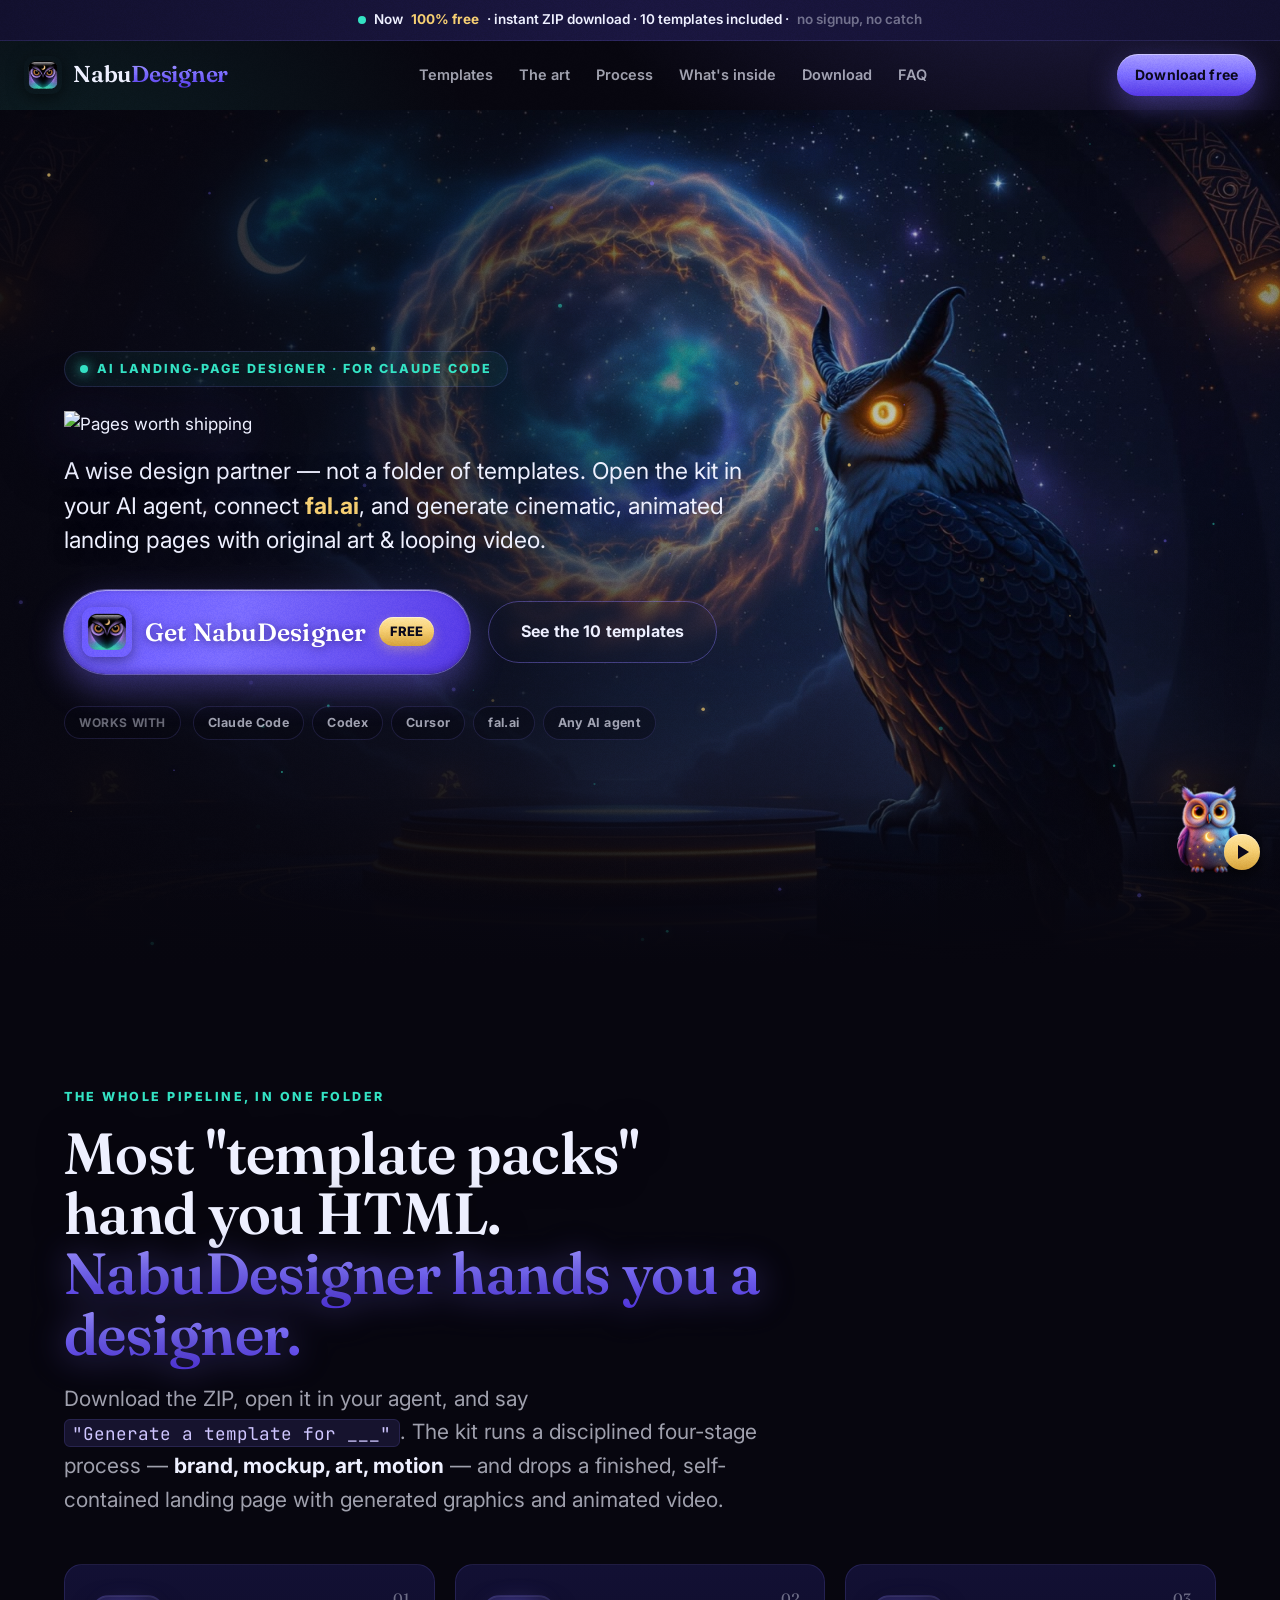
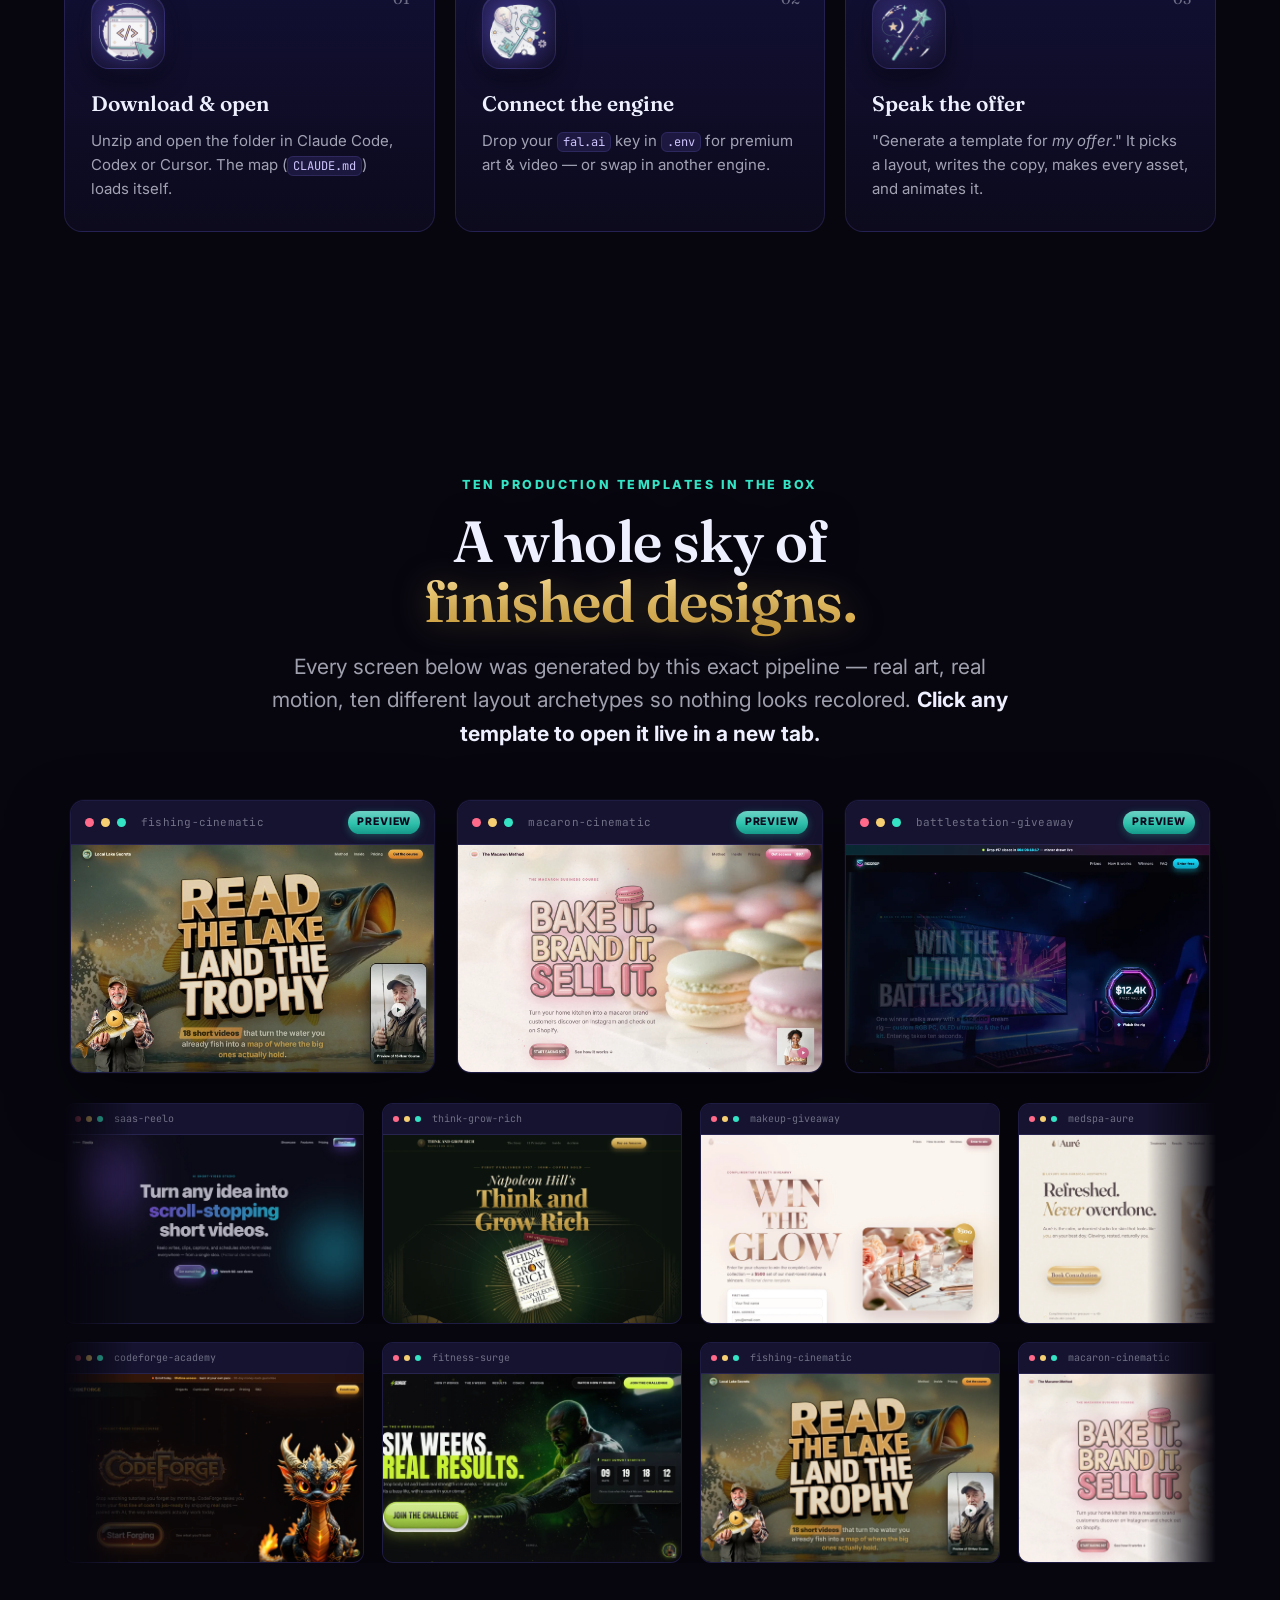
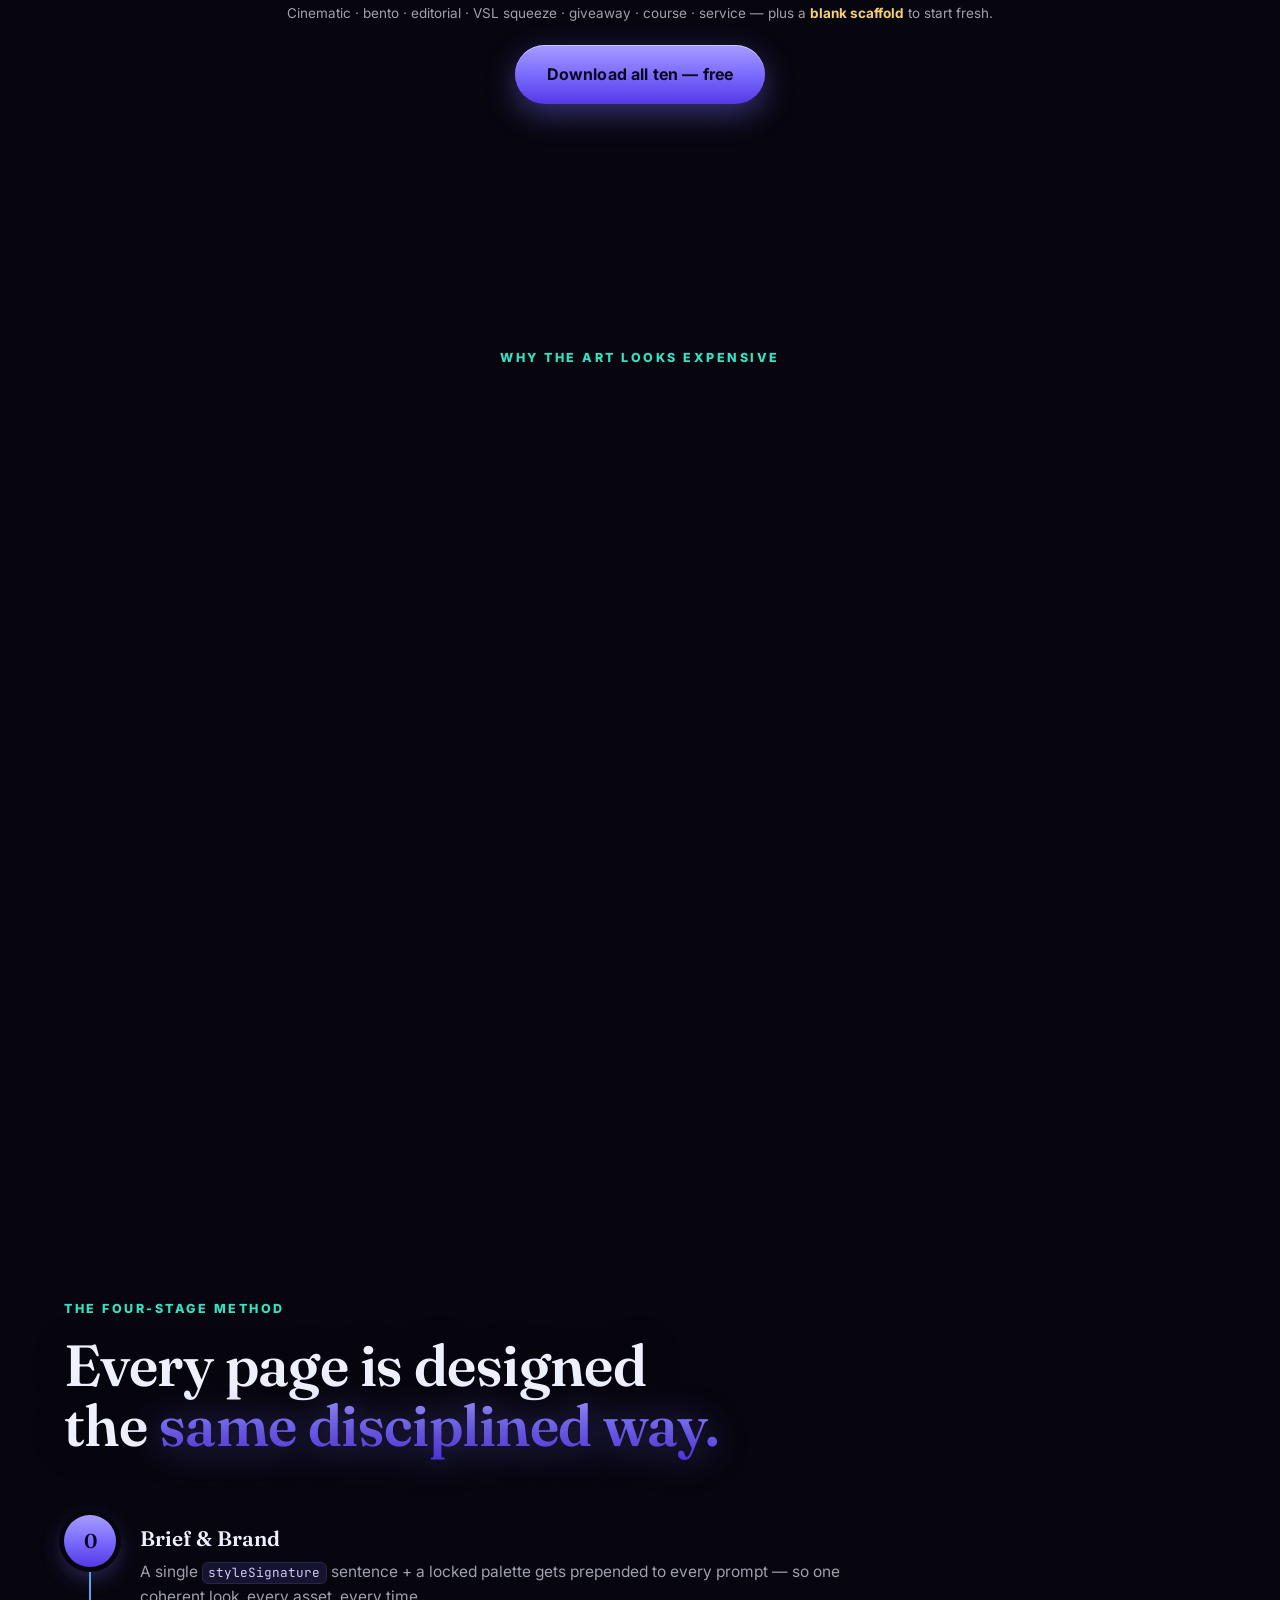
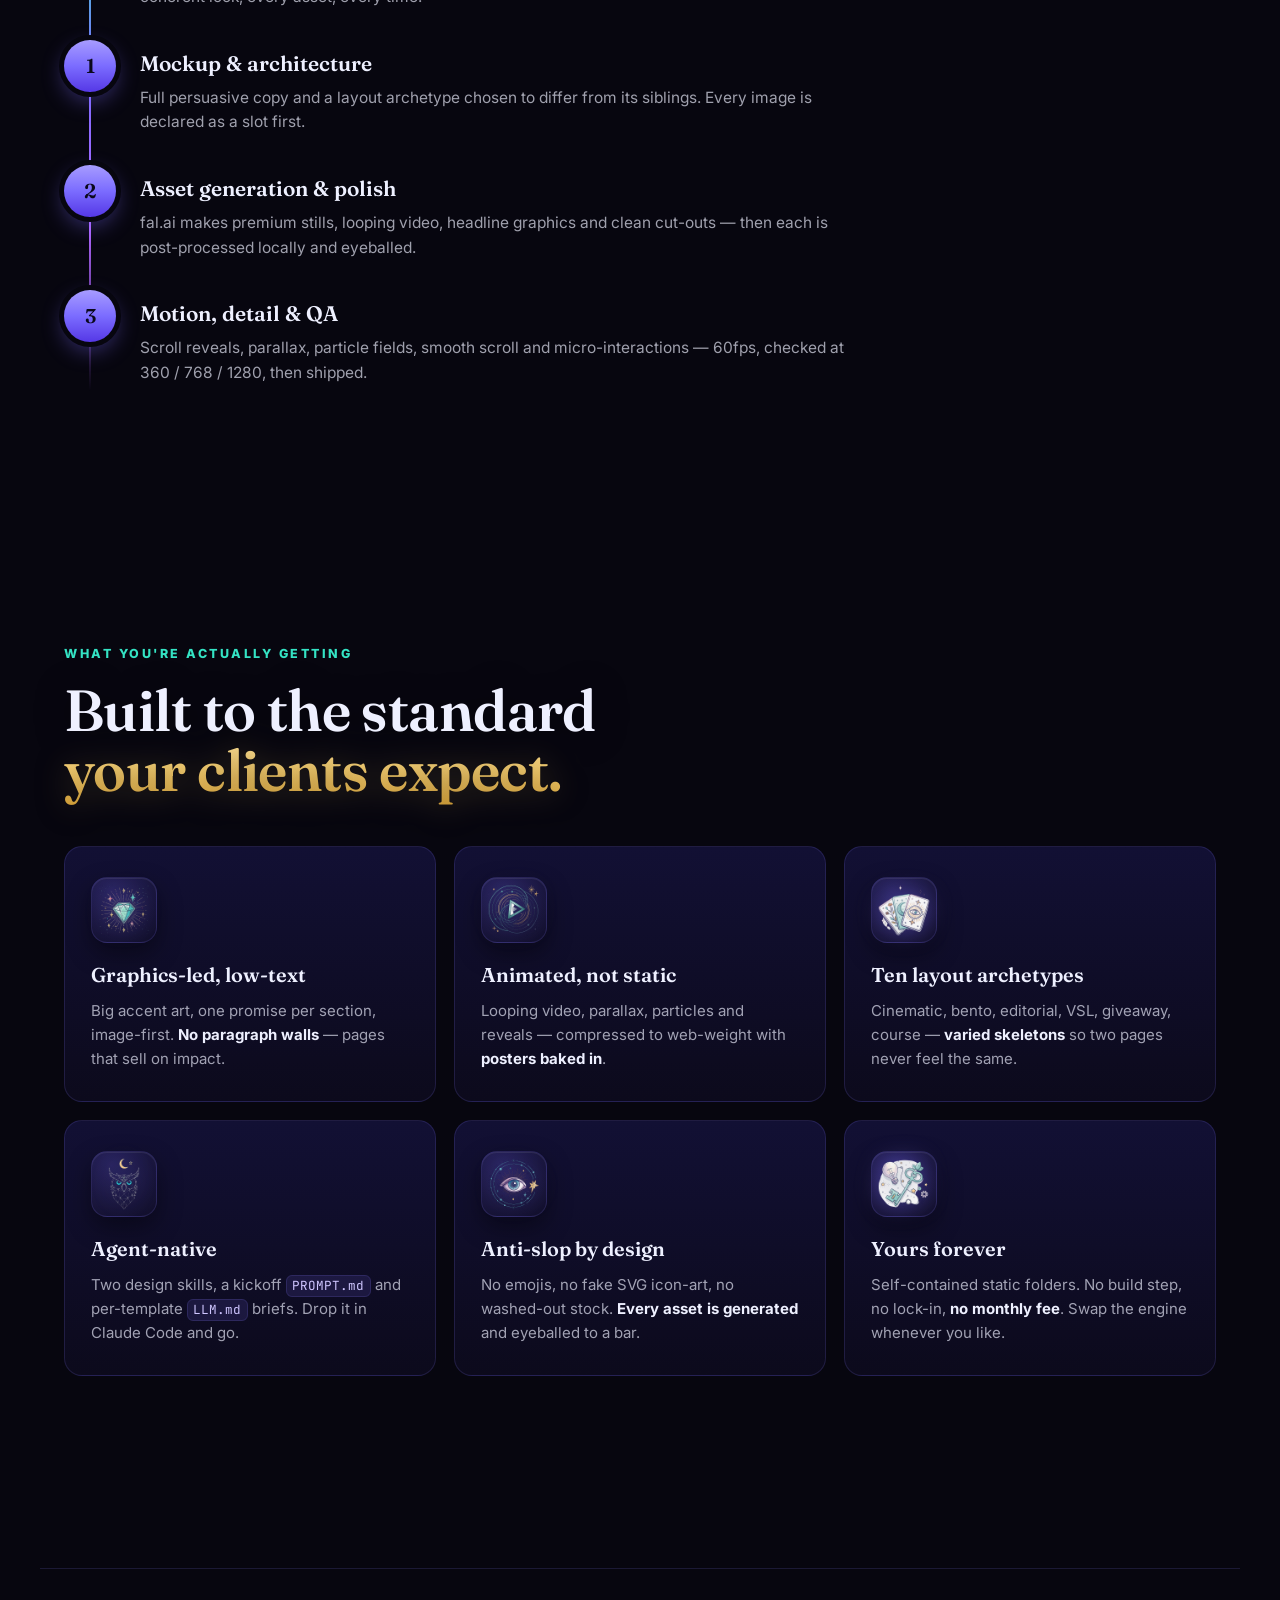
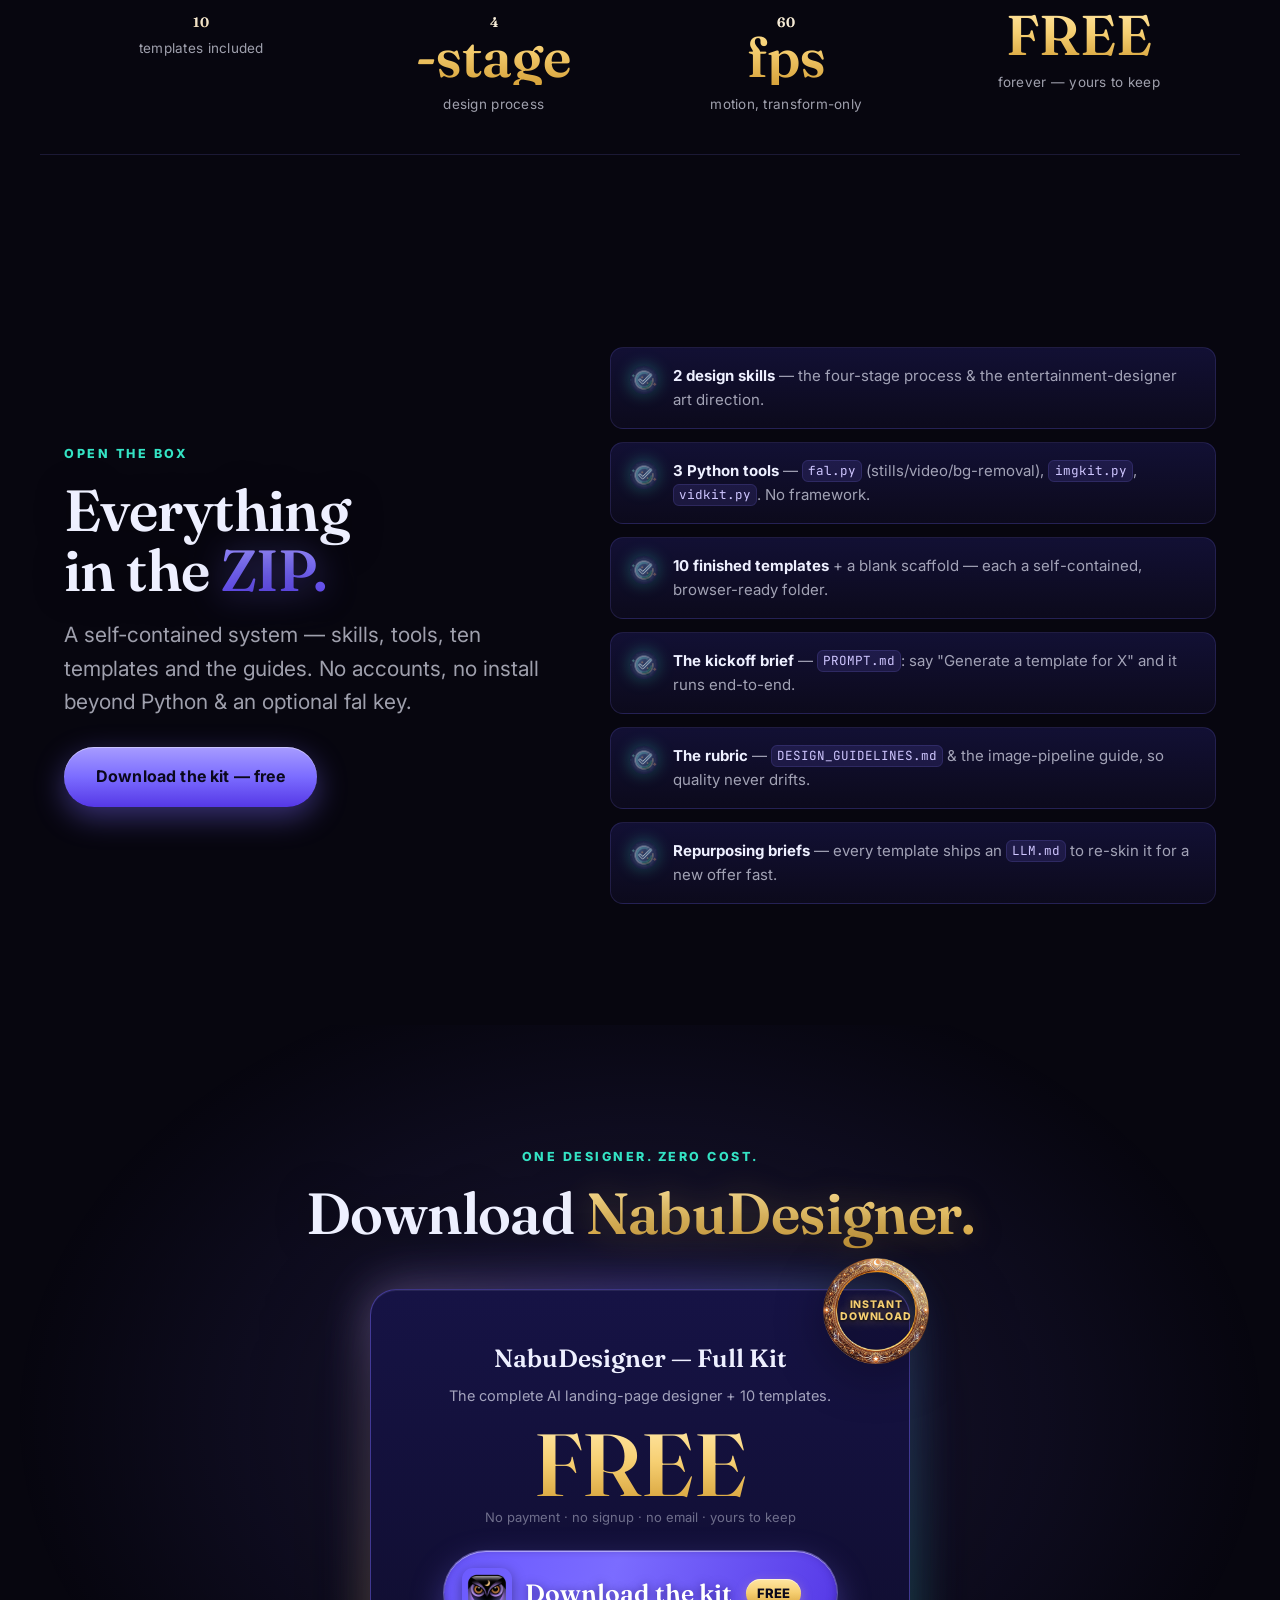
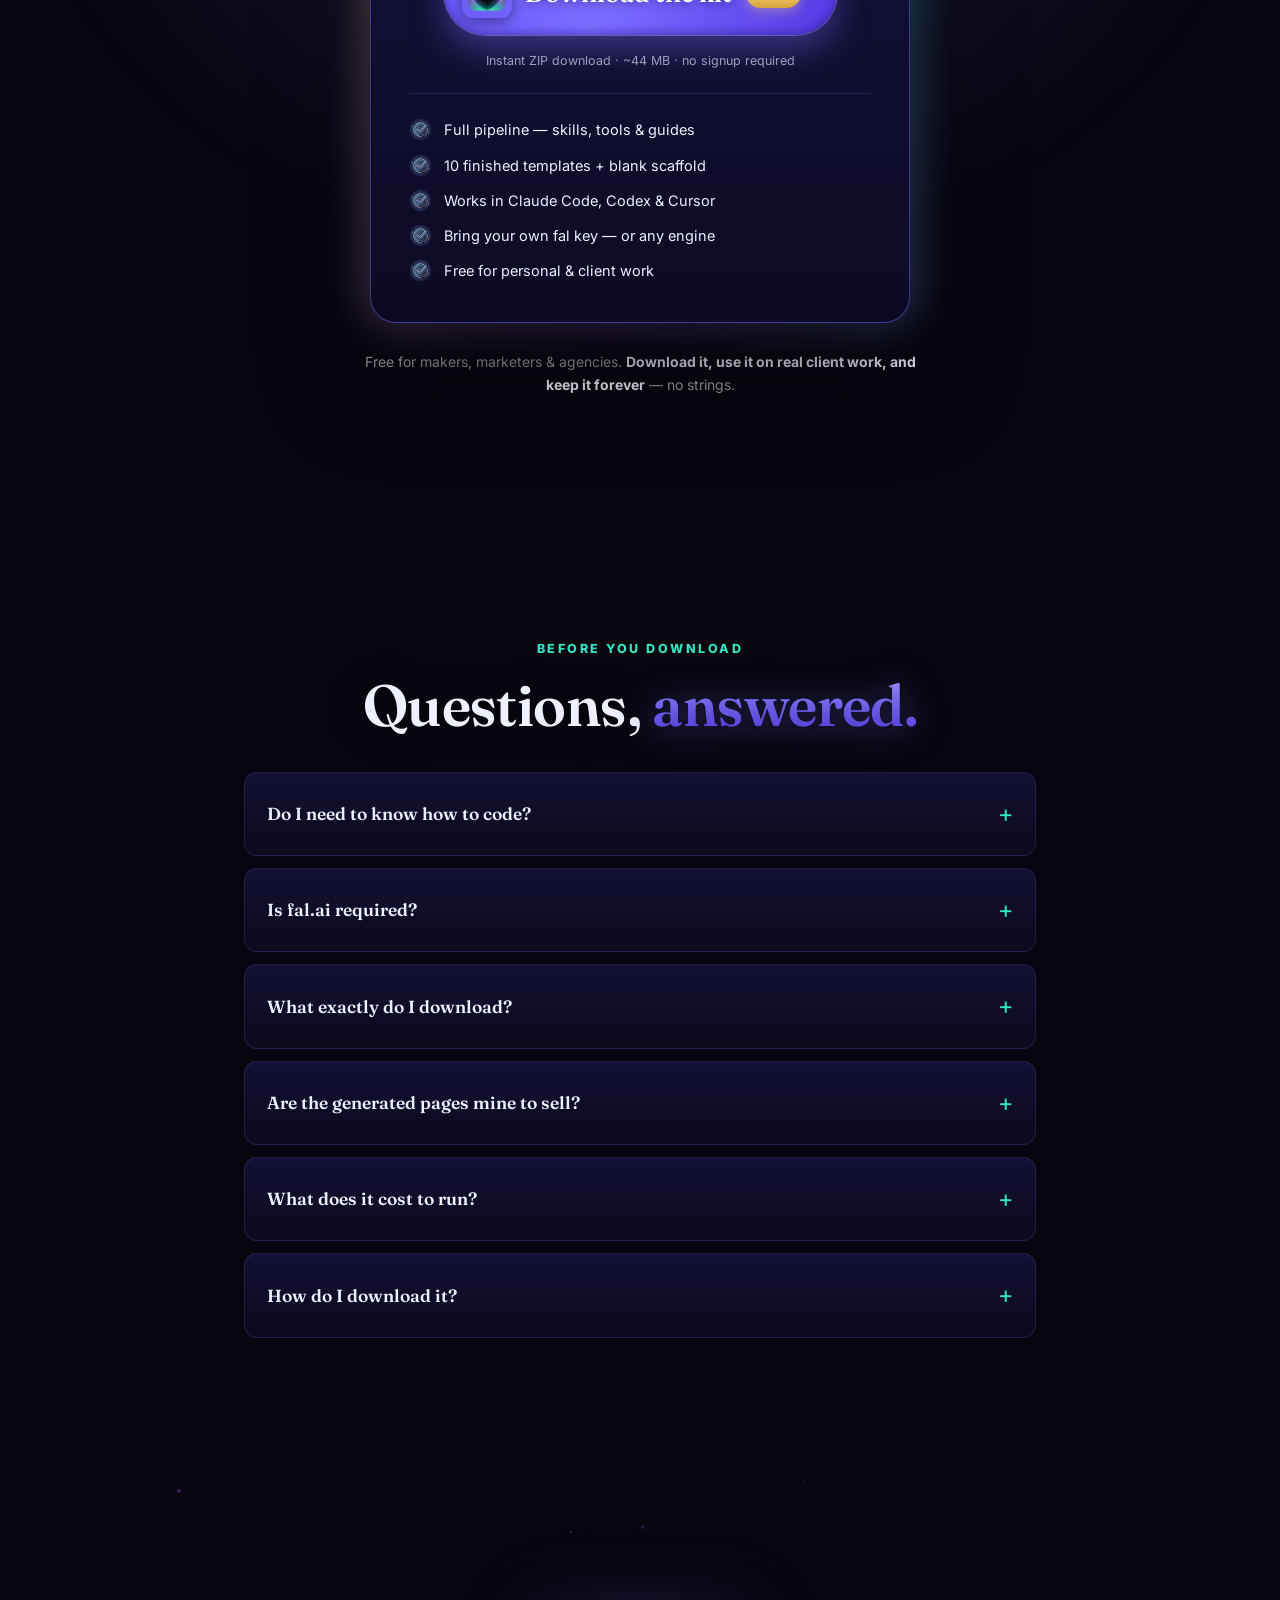
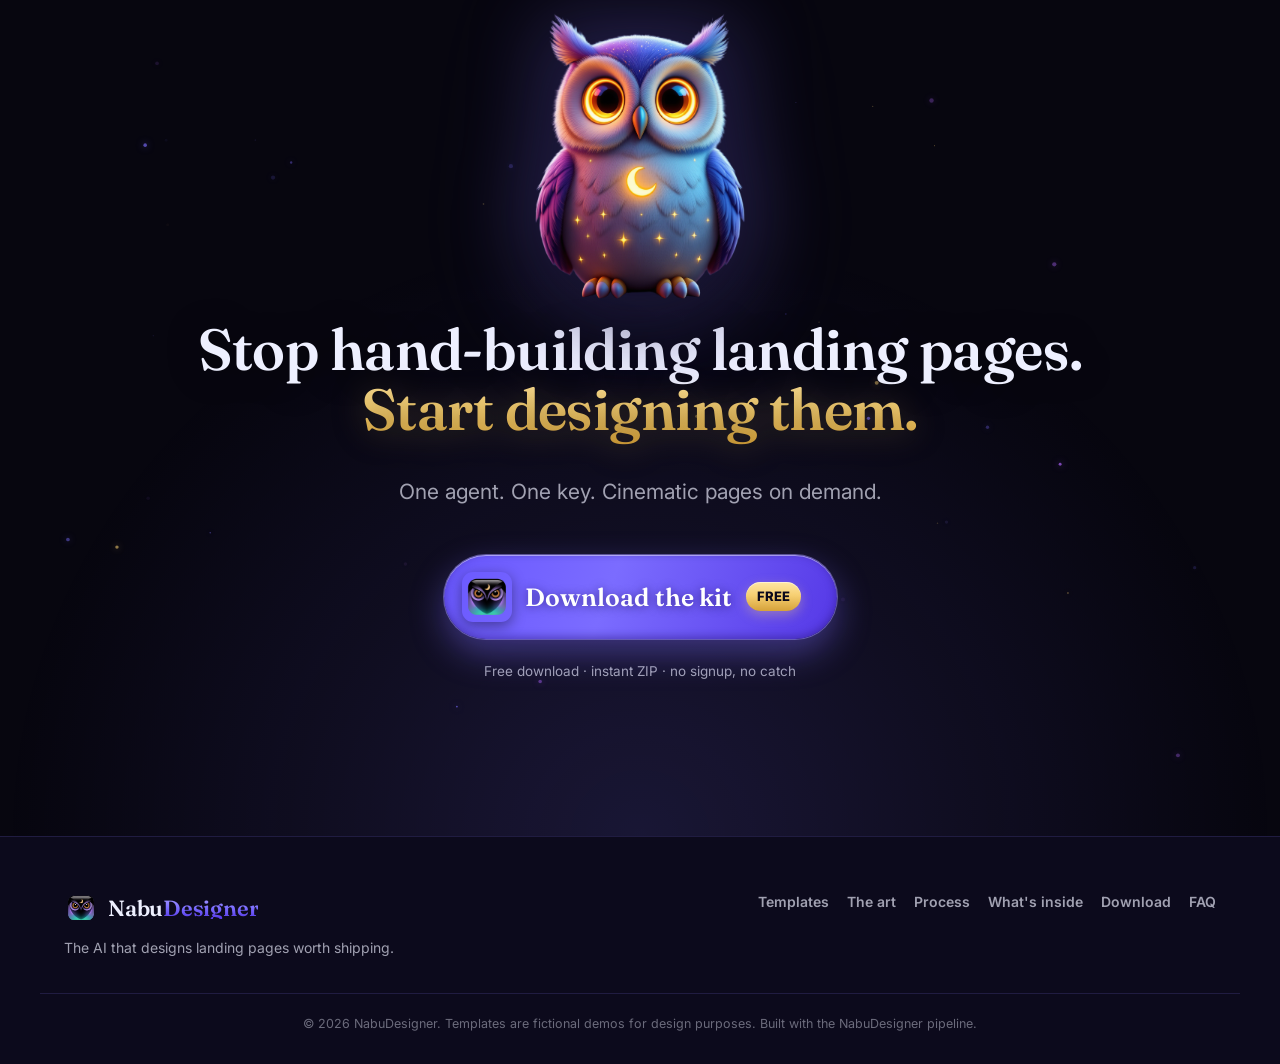
==== commit 82807d23: "Make NabuDesigner free + add downloadable kit ZIP + clickable template previews - Flip the offer fro" ====
--- a/salespage/index.html
+++ b/salespage/index.html
@@ -3,20 +3,20 @@
 <head>
 <meta charset="utf-8" />
 <meta name="viewport" content="width=device-width, initial-scale=1, viewport-fit=cover" />
-<title>NabuDesigner — AI Landing-Page Designer for Claude Code | Premium pages, generated</title>
-<meta name="description" content="NabuDesigner is a complete AI pipeline that designs premium, graphics-heavy, animated landing pages. Open the kit in Claude Code, Codex or Cursor, connect fal.ai, and generate cinematic pages with original art and looping video — plus 10 production templates. One-time $28, instant download." />
+<title>NabuDesigner — Free AI Landing-Page Designer for Claude Code</title>
+<meta name="description" content="NabuDesigner is a complete AI pipeline that designs premium, graphics-heavy, animated landing pages. Open the kit in Claude Code, Codex or Cursor, connect fal.ai, and generate cinematic pages with original art and looping video — plus 10 production templates. Free download, no signup." />
 <link rel="icon" type="image/png" href="brand/favicon.png" />
 
 <!-- Open Graph / social -->
 <meta property="og:type" content="website" />
-<meta property="og:title" content="NabuDesigner — design premium landing pages with AI" />
-<meta property="og:description" content="A complete pipeline for cinematic, animated landing pages. Open in Claude Code / Codex / Cursor, connect fal.ai, generate. 10 templates included. One-time $28." />
+<meta property="og:title" content="NabuDesigner — design premium landing pages with AI (free)" />
+<meta property="og:description" content="A complete pipeline for cinematic, animated landing pages. Open in Claude Code / Codex / Cursor, connect fal.ai, generate. 10 templates included. Free download." />
 <meta property="og:image" content="brand/og-image.png" />
 <meta property="og:image:width" content="1200" />
 <meta property="og:image:height" content="630" />
 <meta name="twitter:card" content="summary_large_image" />
-<meta name="twitter:title" content="NabuDesigner — design premium landing pages with AI" />
-<meta name="twitter:description" content="Open in Claude Code / Codex / Cursor, connect fal.ai, generate cinematic animated pages. 10 templates. One-time $28." />
+<meta name="twitter:title" content="NabuDesigner — design premium landing pages with AI (free)" />
+<meta name="twitter:description" content="Open in Claude Code / Codex / Cursor, connect fal.ai, generate cinematic animated pages. 10 templates. Free download." />
 <meta name="twitter:image" content="brand/og-image.png" />
 
 <link rel="preconnect" href="https://fonts.googleapis.com" />
@@ -29,8 +29,8 @@
 <!-- ============ PROMO BAR ============ -->
 <div class="promo">
   <span class="promo-dot"></span>
-  Launch price <b>$28 one-time</b> · instant download · 10 templates included ·
-  <span class="promo-muted">no subscription, ever</span>
+  Now <b>100% free</b> · instant ZIP download · 10 templates included ·
+  <span class="promo-muted">no signup, no catch</span>
 </div>
 
 <!-- ============ NAV ============ -->
@@ -44,11 +44,11 @@
     <a href="#pipeline">The art</a>
     <a href="#process">Process</a>
     <a href="#inside">What's inside</a>
-    <a href="#pricing">Pricing</a>
+    <a href="#pricing">Download</a>
     <a href="#faq">FAQ</a>
   </nav>
   <div class="nav-cta">
-    <a class="btn btn-sm" data-buy href="#pricing">Get it — $28</a>
+    <a class="btn btn-sm" data-buy href="#pricing">Download free</a>
     <button class="nav-toggle" id="navToggle" aria-label="Open menu" aria-expanded="false">
       <span></span><span></span><span></span>
     </button>
@@ -62,9 +62,9 @@
   <a href="#pipeline">The art</a>
   <a href="#process">Process</a>
   <a href="#inside">What's inside</a>
-  <a href="#pricing">Pricing</a>
+  <a href="#pricing">Download</a>
   <a href="#faq">FAQ</a>
-  <a class="btn" data-buy href="#pricing">Get NabuDesigner — $28</a>
+  <a class="btn" data-buy href="#pricing">Download the kit — free</a>
 </div>
 
 <main id="top">
@@ -80,17 +80,17 @@
   <div class="hero-inner">
     <p class="eyebrow reveal"><span class="star-dot"></span> AI Landing-Page Designer · for Claude&nbsp;Code</p>
     <h1 class="visually-hidden">NabuDesigner — generate premium landing pages worth shipping</h1>
-    <img src="assets/img/headline.webp" alt="Pages worth shipping" class="hero-headline reveal" />
+    <img src="assets/img/headline.png" alt="Pages worth shipping" class="hero-headline reveal" />
     <p class="hero-sub reveal">
       A wise design partner — not a folder of templates. Open the kit in your AI agent,
       connect <strong>fal.ai</strong>, and generate cinematic, animated landing pages with
       original art &amp; looping&nbsp;video.
     </p>
     <div class="hero-cta reveal">
-      <a class="btn-cta btn-cta-lg" data-buy href="#pricing" aria-label="Get NabuDesigner for $28">
+      <a class="btn-cta btn-cta-lg" data-buy href="#pricing" aria-label="Download NabuDesigner free">
         <img class="cta-emblem" src="assets/img/owl-mark.png" alt="" />
         <span class="cta-label">Get NabuDesigner</span>
-        <span class="cta-price">$28</span>
+        <span class="cta-price">FREE</span>
         <span class="cta-shine" aria-hidden="true"></span>
       </a>
       <a class="btn btn-ghost btn-lg" href="#templates">See the 10 templates</a>
@@ -147,65 +147,65 @@
       <h2 class="h2 reveal">A whole sky of <span class="grad">finished designs.</span></h2>
       <p class="lead reveal">
         Every screen below was generated by this exact pipeline — real art, real motion, ten
-        different layout archetypes so nothing looks recolored. Repurpose any of them for your
-        offer in minutes, or design a brand-new one from&nbsp;scratch.
+        different layout archetypes so nothing looks recolored. <strong>Click any template to open
+        it live in a new&nbsp;tab.</strong>
       </p>
     </div>
 
-    <!-- featured trio -->
+    <!-- featured trio (click to preview live) -->
     <div class="feature-row">
-      <figure class="specimen reveal">
-        <div class="specimen-bar"><i></i><i></i><i></i><span class="specimen-url">fishing-cinematic</span></div>
+      <a class="specimen reveal" target="_blank" rel="noopener" href="../templates/fishing-cinematic/index.html">
+        <div class="specimen-bar"><i></i><i></i><i></i><span class="specimen-url">fishing-cinematic</span><span class="specimen-open">Preview</span></div>
         <div class="specimen-shot"><img src="assets/img/tpl-fishing-cinematic.webp" alt="Fishing Cinematic template — dark cinematic video hero" loading="lazy" /></div>
-        <figcaption class="specimen-cap"><b>Fishing Cinematic</b><span>Dark · video hero</span></figcaption>
-      </figure>
-      <figure class="specimen reveal">
-        <div class="specimen-bar"><i></i><i></i><i></i><span class="specimen-url">macaron-cinematic</span></div>
+        <div class="specimen-cap"><b>Fishing Cinematic</b><span>Dark · video hero</span></div>
+      </a>
+      <a class="specimen reveal" target="_blank" rel="noopener" href="../templates/macaron-cinematic/index.html">
+        <div class="specimen-bar"><i></i><i></i><i></i><span class="specimen-url">macaron-cinematic</span><span class="specimen-open">Preview</span></div>
         <div class="specimen-shot"><img src="assets/img/tpl-macaron-cinematic.webp" alt="Macaron Cinematic template — bright editorial" loading="lazy" /></div>
-        <figcaption class="specimen-cap"><b>Macaron Cinematic</b><span>Light · editorial</span></figcaption>
-      </figure>
-      <figure class="specimen reveal">
-        <div class="specimen-bar"><i></i><i></i><i></i><span class="specimen-url">battlestation-giveaway</span></div>
+        <div class="specimen-cap"><b>Macaron Cinematic</b><span>Light · editorial</span></div>
+      </a>
+      <a class="specimen reveal" target="_blank" rel="noopener" href="../templates/battlestation-giveaway/index.html">
+        <div class="specimen-bar"><i></i><i></i><i></i><span class="specimen-url">battlestation-giveaway</span><span class="specimen-open">Preview</span></div>
         <div class="specimen-shot"><img src="assets/img/tpl-battlestation-giveaway.webp" alt="Battlestation Giveaway template — dark neon sweepstakes" loading="lazy" /></div>
-        <figcaption class="specimen-cap"><b>RIGDROP Giveaway</b><span>Dark · neon</span></figcaption>
-      </figure>
-    </div>
-
-    <!-- marquee of all ten -->
-    <div class="marquee" aria-hidden="true">
+        <div class="specimen-cap"><b>RIGDROP Giveaway</b><span>Dark · neon</span></div>
+      </a>
+    </div>
+
+    <!-- marquee of all ten — click any to open live in a new tab -->
+    <div class="marquee">
       <div class="marquee-track">
-        <a class="mini" href="#templates"><div class="mini-bar"><i></i><i></i><i></i><span>saas-reelo</span></div><img src="assets/img/tpl-saas-reelo.webp" alt="" loading="lazy" /></a>
-        <a class="mini" href="#templates"><div class="mini-bar"><i></i><i></i><i></i><span>think-grow-rich</span></div><img src="assets/img/tpl-think-grow-rich.webp" alt="" loading="lazy" /></a>
-        <a class="mini" href="#templates"><div class="mini-bar"><i></i><i></i><i></i><span>makeup-giveaway</span></div><img src="assets/img/tpl-makeup-giveaway.webp" alt="" loading="lazy" /></a>
-        <a class="mini" href="#templates"><div class="mini-bar"><i></i><i></i><i></i><span>medspa-aure</span></div><img src="assets/img/tpl-medspa-aure.webp" alt="" loading="lazy" /></a>
-        <a class="mini" href="#templates"><div class="mini-bar"><i></i><i></i><i></i><span>ai-profit-blueprint</span></div><img src="assets/img/tpl-ai-profit-blueprint.webp" alt="" loading="lazy" /></a>
+        <a class="mini" target="_blank" rel="noopener" href="../templates/saas-reelo/index.html"><div class="mini-bar"><i></i><i></i><i></i><span>saas-reelo</span></div><img src="assets/img/tpl-saas-reelo.webp" alt="SaaS Reelo template" loading="lazy" /></a>
+        <a class="mini" target="_blank" rel="noopener" href="../templates/think-grow-rich/index.html"><div class="mini-bar"><i></i><i></i><i></i><span>think-grow-rich</span></div><img src="assets/img/tpl-think-grow-rich.webp" alt="Think and Grow Rich template" loading="lazy" /></a>
+        <a class="mini" target="_blank" rel="noopener" href="../templates/makeup-giveaway/index.html"><div class="mini-bar"><i></i><i></i><i></i><span>makeup-giveaway</span></div><img src="assets/img/tpl-makeup-giveaway.webp" alt="Makeup Giveaway template" loading="lazy" /></a>
+        <a class="mini" target="_blank" rel="noopener" href="../templates/medspa-aure/index.html"><div class="mini-bar"><i></i><i></i><i></i><span>medspa-aure</span></div><img src="assets/img/tpl-medspa-aure.webp" alt="Aure Med-Spa template" loading="lazy" /></a>
+        <a class="mini" target="_blank" rel="noopener" href="../templates/ai-profit-blueprint/index.html"><div class="mini-bar"><i></i><i></i><i></i><span>ai-profit-blueprint</span></div><img src="assets/img/tpl-ai-profit-blueprint.webp" alt="AI Profit Blueprint template" loading="lazy" /></a>
         <!-- duplicate for seamless loop -->
-        <a class="mini" href="#templates"><div class="mini-bar"><i></i><i></i><i></i><span>saas-reelo</span></div><img src="assets/img/tpl-saas-reelo.webp" alt="" loading="lazy" /></a>
-        <a class="mini" href="#templates"><div class="mini-bar"><i></i><i></i><i></i><span>think-grow-rich</span></div><img src="assets/img/tpl-think-grow-rich.webp" alt="" loading="lazy" /></a>
-        <a class="mini" href="#templates"><div class="mini-bar"><i></i><i></i><i></i><span>makeup-giveaway</span></div><img src="assets/img/tpl-makeup-giveaway.webp" alt="" loading="lazy" /></a>
-        <a class="mini" href="#templates"><div class="mini-bar"><i></i><i></i><i></i><span>medspa-aure</span></div><img src="assets/img/tpl-medspa-aure.webp" alt="" loading="lazy" /></a>
-        <a class="mini" href="#templates"><div class="mini-bar"><i></i><i></i><i></i><span>ai-profit-blueprint</span></div><img src="assets/img/tpl-ai-profit-blueprint.webp" alt="" loading="lazy" /></a>
+        <a class="mini" tabindex="-1" aria-hidden="true" target="_blank" rel="noopener" href="../templates/saas-reelo/index.html"><div class="mini-bar"><i></i><i></i><i></i><span>saas-reelo</span></div><img src="assets/img/tpl-saas-reelo.webp" alt="" loading="lazy" /></a>
+        <a class="mini" tabindex="-1" aria-hidden="true" target="_blank" rel="noopener" href="../templates/think-grow-rich/index.html"><div class="mini-bar"><i></i><i></i><i></i><span>think-grow-rich</span></div><img src="assets/img/tpl-think-grow-rich.webp" alt="" loading="lazy" /></a>
+        <a class="mini" tabindex="-1" aria-hidden="true" target="_blank" rel="noopener" href="../templates/makeup-giveaway/index.html"><div class="mini-bar"><i></i><i></i><i></i><span>makeup-giveaway</span></div><img src="assets/img/tpl-makeup-giveaway.webp" alt="" loading="lazy" /></a>
+        <a class="mini" tabindex="-1" aria-hidden="true" target="_blank" rel="noopener" href="../templates/medspa-aure/index.html"><div class="mini-bar"><i></i><i></i><i></i><span>medspa-aure</span></div><img src="assets/img/tpl-medspa-aure.webp" alt="" loading="lazy" /></a>
+        <a class="mini" tabindex="-1" aria-hidden="true" target="_blank" rel="noopener" href="../templates/ai-profit-blueprint/index.html"><div class="mini-bar"><i></i><i></i><i></i><span>ai-profit-blueprint</span></div><img src="assets/img/tpl-ai-profit-blueprint.webp" alt="" loading="lazy" /></a>
       </div>
     </div>
-    <div class="marquee rev" aria-hidden="true">
+    <div class="marquee rev">
       <div class="marquee-track">
-        <a class="mini" href="#templates"><div class="mini-bar"><i></i><i></i><i></i><span>codeforge-academy</span></div><img src="assets/img/tpl-codeforge-academy.webp" alt="" loading="lazy" /></a>
-        <a class="mini" href="#templates"><div class="mini-bar"><i></i><i></i><i></i><span>fitness-surge</span></div><img src="assets/img/tpl-fitness-surge.webp" alt="" loading="lazy" /></a>
-        <a class="mini" href="#templates"><div class="mini-bar"><i></i><i></i><i></i><span>fishing-cinematic</span></div><img src="assets/img/tpl-fishing-cinematic.webp" alt="" loading="lazy" /></a>
-        <a class="mini" href="#templates"><div class="mini-bar"><i></i><i></i><i></i><span>macaron-cinematic</span></div><img src="assets/img/tpl-macaron-cinematic.webp" alt="" loading="lazy" /></a>
-        <a class="mini" href="#templates"><div class="mini-bar"><i></i><i></i><i></i><span>battlestation-giveaway</span></div><img src="assets/img/tpl-battlestation-giveaway.webp" alt="" loading="lazy" /></a>
+        <a class="mini" target="_blank" rel="noopener" href="../templates/codeforge-academy/index.html"><div class="mini-bar"><i></i><i></i><i></i><span>codeforge-academy</span></div><img src="assets/img/tpl-codeforge-academy.webp" alt="CodeForge Academy template" loading="lazy" /></a>
+        <a class="mini" target="_blank" rel="noopener" href="../templates/fitness-surge/index.html"><div class="mini-bar"><i></i><i></i><i></i><span>fitness-surge</span></div><img src="assets/img/tpl-fitness-surge.webp" alt="Fitness Surge template" loading="lazy" /></a>
+        <a class="mini" target="_blank" rel="noopener" href="../templates/fishing-cinematic/index.html"><div class="mini-bar"><i></i><i></i><i></i><span>fishing-cinematic</span></div><img src="assets/img/tpl-fishing-cinematic.webp" alt="Fishing Cinematic template" loading="lazy" /></a>
+        <a class="mini" target="_blank" rel="noopener" href="../templates/macaron-cinematic/index.html"><div class="mini-bar"><i></i><i></i><i></i><span>macaron-cinematic</span></div><img src="assets/img/tpl-macaron-cinematic.webp" alt="Macaron Cinematic template" loading="lazy" /></a>
+        <a class="mini" target="_blank" rel="noopener" href="../templates/battlestation-giveaway/index.html"><div class="mini-bar"><i></i><i></i><i></i><span>battlestation-giveaway</span></div><img src="assets/img/tpl-battlestation-giveaway.webp" alt="Battlestation Giveaway template" loading="lazy" /></a>
         <!-- duplicate for seamless loop -->
-        <a class="mini" href="#templates"><div class="mini-bar"><i></i><i></i><i></i><span>codeforge-academy</span></div><img src="assets/img/tpl-codeforge-academy.webp" alt="" loading="lazy" /></a>
-        <a class="mini" href="#templates"><div class="mini-bar"><i></i><i></i><i></i><span>fitness-surge</span></div><img src="assets/img/tpl-fitness-surge.webp" alt="" loading="lazy" /></a>
-        <a class="mini" href="#templates"><div class="mini-bar"><i></i><i></i><i></i><span>fishing-cinematic</span></div><img src="assets/img/tpl-fishing-cinematic.webp" alt="" loading="lazy" /></a>
-        <a class="mini" href="#templates"><div class="mini-bar"><i></i><i></i><i></i><span>macaron-cinematic</span></div><img src="assets/img/tpl-macaron-cinematic.webp" alt="" loading="lazy" /></a>
-        <a class="mini" href="#templates"><div class="mini-bar"><i></i><i></i><i></i><span>battlestation-giveaway</span></div><img src="assets/img/tpl-battlestation-giveaway.webp" alt="" loading="lazy" /></a>
+        <a class="mini" tabindex="-1" aria-hidden="true" target="_blank" rel="noopener" href="../templates/codeforge-academy/index.html"><div class="mini-bar"><i></i><i></i><i></i><span>codeforge-academy</span></div><img src="assets/img/tpl-codeforge-academy.webp" alt="" loading="lazy" /></a>
+        <a class="mini" tabindex="-1" aria-hidden="true" target="_blank" rel="noopener" href="../templates/fitness-surge/index.html"><div class="mini-bar"><i></i><i></i><i></i><span>fitness-surge</span></div><img src="assets/img/tpl-fitness-surge.webp" alt="" loading="lazy" /></a>
+        <a class="mini" tabindex="-1" aria-hidden="true" target="_blank" rel="noopener" href="../templates/fishing-cinematic/index.html"><div class="mini-bar"><i></i><i></i><i></i><span>fishing-cinematic</span></div><img src="assets/img/tpl-fishing-cinematic.webp" alt="" loading="lazy" /></a>
+        <a class="mini" tabindex="-1" aria-hidden="true" target="_blank" rel="noopener" href="../templates/macaron-cinematic/index.html"><div class="mini-bar"><i></i><i></i><i></i><span>macaron-cinematic</span></div><img src="assets/img/tpl-macaron-cinematic.webp" alt="" loading="lazy" /></a>
+        <a class="mini" tabindex="-1" aria-hidden="true" target="_blank" rel="noopener" href="../templates/battlestation-giveaway/index.html"><div class="mini-bar"><i></i><i></i><i></i><span>battlestation-giveaway</span></div><img src="assets/img/tpl-battlestation-giveaway.webp" alt="" loading="lazy" /></a>
       </div>
     </div>
 
     <div class="showcase-foot reveal">
       <p class="showcase-note">Cinematic · bento · editorial · VSL squeeze · giveaway · course · service — plus a <b>blank scaffold</b> to start fresh.</p>
-      <a class="btn btn-lg" data-buy href="#pricing">Get all ten — $28</a>
+      <a class="btn btn-lg" data-buy href="#pricing">Download all ten — free</a>
     </div>
   </div>
 </section>
@@ -229,7 +229,7 @@
         <div class="pipe-body"><h3>Cinematic stills</h3><p>FLUX-ultra heroes &amp; scenes with layered depth and real lighting.</p><span class="pipe-tag">fal · flux-pro ultra</span></div>
       </article>
       <article class="pipe reveal">
-        <div class="pipe-art" style="background:#07060f"><img src="assets/img/headline.webp" alt="Headline graphic example" loading="lazy" style="object-fit:contain;padding:14px" /></div>
+        <div class="pipe-art" style="background:#07060f"><img src="assets/img/headline.png" alt="Headline graphic example" loading="lazy" style="object-fit:contain;padding:14px" /></div>
         <div class="pipe-body"><h3>Headline graphics</h3><p>Designed typographic treatments CSS text can't match — gold, chrome, glow.</p><span class="pipe-tag">fal · ideogram v3</span></div>
       </article>
       <article class="pipe reveal">
@@ -288,7 +288,7 @@
     <div class="stat reveal"><b><span data-count="10">0</span></b><span>templates included</span></div>
     <div class="stat reveal"><b><span data-count="4">0</span>-stage</b><span>design process</span></div>
     <div class="stat reveal"><b><span data-count="60">0</span>fps</b><span>motion, transform-only</span></div>
-    <div class="stat reveal"><b>$<span data-count="28">0</span></b><span>one-time, yours to keep</span></div>
+    <div class="stat reveal"><b>FREE</b><span>forever — yours to keep</span></div>
   </div>
 </section>
 
@@ -299,7 +299,7 @@
       <p class="kicker">Open the box</p>
       <h2 class="h2">Everything in the&nbsp;<span class="grad-i">ZIP.</span></h2>
       <p class="lead">A self-contained system — skills, tools, ten templates and the guides. No accounts, no install beyond Python &amp; an optional fal&nbsp;key.</p>
-      <a class="btn btn-lg" data-buy href="#pricing">Get NabuDesigner — $28</a>
+      <a class="btn btn-lg" data-buy href="#pricing">Download the kit — free</a>
     </div>
     <ul class="checklist reveal">
       <li><img class="ck" src="assets/img/ic-check.png" alt="✓" /><div><b>2 design skills</b> — the four-stage process &amp; the entertainment-designer art direction.</div></li>
@@ -317,8 +317,8 @@
   <div class="pricing-glow" aria-hidden="true"></div>
   <div class="wrap">
     <div class="sec-head center">
-      <p class="kicker reveal">One designer. One price.</p>
-      <h2 class="h2 reveal">Claim&nbsp;<span class="grad">NabuDesigner.</span></h2>
+      <p class="kicker reveal">One designer. Zero cost.</p>
+      <h2 class="h2 reveal">Download&nbsp;<span class="grad">NabuDesigner.</span></h2>
     </div>
 
     <div class="price-card reveal">
@@ -329,24 +329,24 @@
       </div>
       <h3 class="price-title">NabuDesigner — Full Kit</h3>
       <p class="price-sub">The complete AI landing-page designer + 10 templates.</p>
-      <div class="price-amount"><span class="cur">$</span><span class="big">28</span><span class="once">one-time</span></div>
-      <p class="price-strike">No subscription · lifetime updates · yours to keep</p>
-      <a class="btn-cta btn-cta-lg price-btn" data-buy href="#" aria-label="Get NabuDesigner for $28">
+      <div class="price-amount"><span class="big">FREE</span></div>
+      <p class="price-strike">No payment · no signup · no email · yours to keep</p>
+      <a class="btn-cta btn-cta-lg price-btn" data-buy href="#" aria-label="Download NabuDesigner free">
         <img class="cta-emblem" src="assets/img/owl-mark.png" alt="" />
-        <span class="cta-label">Get NabuDesigner</span>
-        <span class="cta-price">$28</span>
+        <span class="cta-label">Download the kit</span>
+        <span class="cta-price">FREE</span>
         <span class="cta-shine" aria-hidden="true"></span>
       </a>
-      <p class="price-secure">Secure checkout via Gumroad · instant ZIP after payment</p>
+      <p class="price-secure">Instant ZIP download · ~44&nbsp;MB · no signup required</p>
       <ul class="price-list">
         <li><img class="ck" src="assets/img/ic-check.png" alt="✓" />Full pipeline — skills, tools &amp; guides</li>
         <li><img class="ck" src="assets/img/ic-check.png" alt="✓" />10 finished templates + blank scaffold</li>
         <li><img class="ck" src="assets/img/ic-check.png" alt="✓" />Works in Claude Code, Codex &amp; Cursor</li>
         <li><img class="ck" src="assets/img/ic-check.png" alt="✓" />Bring your own fal key — or any engine</li>
-        <li><img class="ck" src="assets/img/ic-check.png" alt="✓" />Lifetime updates, no monthly fee</li>
+        <li><img class="ck" src="assets/img/ic-check.png" alt="✓" />Free for personal &amp; client work</li>
       </ul>
     </div>
-    <p class="guarantee reveal">Built for makers, marketers &amp; agencies. <b>If the kit doesn't earn its $28 on your first page</b>, reply to your receipt for a no-questions refund.</p>
+    <p class="guarantee reveal">Free for makers, marketers &amp; agencies. <b>Download it, use it on real client work, and keep it forever</b> — no strings.</p>
   </div>
 </section>
 
@@ -354,7 +354,7 @@
 <section class="section faq" id="faq">
   <div class="wrap wrap-narrow">
     <div class="sec-head center">
-      <p class="kicker reveal">Before you buy</p>
+      <p class="kicker reveal">Before you download</p>
       <h2 class="h2 reveal">Questions, <span class="grad-i">answered.</span></h2>
     </div>
     <div class="faq-list">
@@ -362,8 +362,8 @@
       <details class="qa reveal"><summary>Is fal.ai required?</summary><p>It's the recommended engine for premium stills and looping video, and pay-as-you-go cheap. But the pipeline is engine-agnostic — there's a baseline tier using Gemini / Replicate, and you can swap in any image model you like.</p></details>
       <details class="qa reveal"><summary>What exactly do I download?</summary><p>A single ZIP: the two design skills, three Python tools, ten finished templates plus a blank scaffold, and the guides (<code>CLAUDE.md</code>, <code>PROMPT.md</code>, <code>DESIGN_GUIDELINES.md</code>). It opens straight into your agent.</p></details>
       <details class="qa reveal"><summary>Are the generated pages mine to sell?</summary><p>Yes. Design pages for yourself or for clients. The included templates are fictional demos for design purposes — your generated work is your own.</p></details>
-      <details class="qa reveal"><summary>What does it cost to run?</summary><p>The kit is a one-time $28. The only ongoing cost is whatever AI image/video credits you choose to spend (fal is pay-per-asset, usually cents to a few dollars per full page).</p></details>
-      <details class="qa reveal"><summary>How do I get it after paying?</summary><p>Checkout runs through Gumroad. The moment payment clears you get an instant download link to the ZIP plus an emailed copy. Lifetime updates land in the same place.</p></details>
+      <details class="qa reveal"><summary>What does it cost to run?</summary><p>The kit itself is <b>free</b>. The only ongoing cost is whatever AI image/video credits you choose to spend (fal is pay-per-asset, usually cents to a few dollars per full page) — and even that's optional with the baseline engines.</p></details>
+      <details class="qa reveal"><summary>How do I download it?</summary><p>Click any download button on this page and the ZIP starts immediately — no signup, no email, no payment. Unzip it and open the folder in your AI agent.</p></details>
     </div>
   </div>
 </section>
@@ -375,13 +375,13 @@
     <img src="assets/img/owl.png" alt="" class="final-mascot" aria-hidden="true" />
     <h2 class="h2">Stop hand-building landing pages.<br><span class="grad">Start designing&nbsp;them.</span></h2>
     <p class="lead">One agent. One key. Cinematic pages on&nbsp;demand.</p>
-    <a class="btn-cta btn-cta-lg" data-buy href="#" aria-label="Get NabuDesigner for $28">
+    <a class="btn-cta btn-cta-lg" data-buy href="#" aria-label="Download NabuDesigner free">
       <img class="cta-emblem" src="assets/img/owl-mark.png" alt="" />
-      <span class="cta-label">Get NabuDesigner</span>
-      <span class="cta-price">$28</span>
+      <span class="cta-label">Download the kit</span>
+      <span class="cta-price">FREE</span>
       <span class="cta-shine" aria-hidden="true"></span>
     </a>
-    <p class="final-foot">One-time $28 · instant ZIP · lifetime updates</p>
+    <p class="final-foot">Free download · instant ZIP · no signup, no catch</p>
   </div>
 </section>
 
@@ -397,7 +397,7 @@
       <a href="#pipeline">The art</a>
       <a href="#process">Process</a>
       <a href="#inside">What's inside</a>
-      <a href="#pricing">Pricing</a>
+      <a href="#pricing">Download</a>
       <a href="#faq">FAQ</a>
     </nav>
   </div>
@@ -421,12 +421,10 @@
         title="NabuDesigner tour" frameborder="0"
         allow="accelerometer; autoplay; clipboard-write; encrypted-media; gyroscope; picture-in-picture" allowfullscreen></iframe>
     </div>
-    <a class="btn btn-lg modal-cta" data-buy href="#pricing" data-close-modal>Get NabuDesigner — $28</a>
+    <a class="btn btn-lg modal-cta" data-buy href="#pricing" data-close-modal>Download the kit — free</a>
   </div>
 </div>
 
-<!-- Optional Gumroad on-page overlay checkout (see CONFIG note in script.js):
-<script src="https://gumroad.com/js/gumroad.js"></script> -->
 <script src="assets/script.js"></script>
 </body>
 </html>
--- a/salespage/assets/styles.css
+++ b/salespage/assets/styles.css
@@ -206,10 +206,14 @@
 .showcase .sec-head{text-align:center;margin:0 auto}
 .showcase .lead{margin-left:auto;margin-right:auto}
 .feature-row{display:grid;grid-template-columns:repeat(3,1fr);gap:22px;margin:50px auto 0;max-width:1140px}
-.specimen{position:relative;border-radius:14px;overflow:hidden;
+.specimen{display:block;color:inherit;position:relative;border-radius:14px;overflow:hidden;cursor:pointer;
   background:#0b0920;border:1px solid var(--line);
   box-shadow:0 24px 60px rgba(0,0,0,.5),0 0 0 1px rgba(140,124,255,.05);
   transition:transform .3s cubic-bezier(.2,.7,.2,1),box-shadow .3s,border-color .3s}
+.specimen-open{margin-left:auto;font-family:var(--fb);font-size:10.5px;font-weight:800;letter-spacing:.08em;
+  text-transform:uppercase;color:#0a081c;background:var(--teal-grad);padding:3px 9px;border-radius:999px;
+  box-shadow:0 2px 8px var(--teal-glow);opacity:.85;transition:opacity .25s,transform .25s}
+.specimen:hover .specimen-open{opacity:1;transform:translateY(-1px)}
 .specimen:hover{transform:translateY(-8px);border-color:rgba(123,108,255,.5);
   box-shadow:0 34px 80px rgba(0,0,0,.6),0 0 36px var(--glow)}
 .specimen-bar{display:flex;align-items:center;gap:7px;padding:10px 14px;background:#15132f;
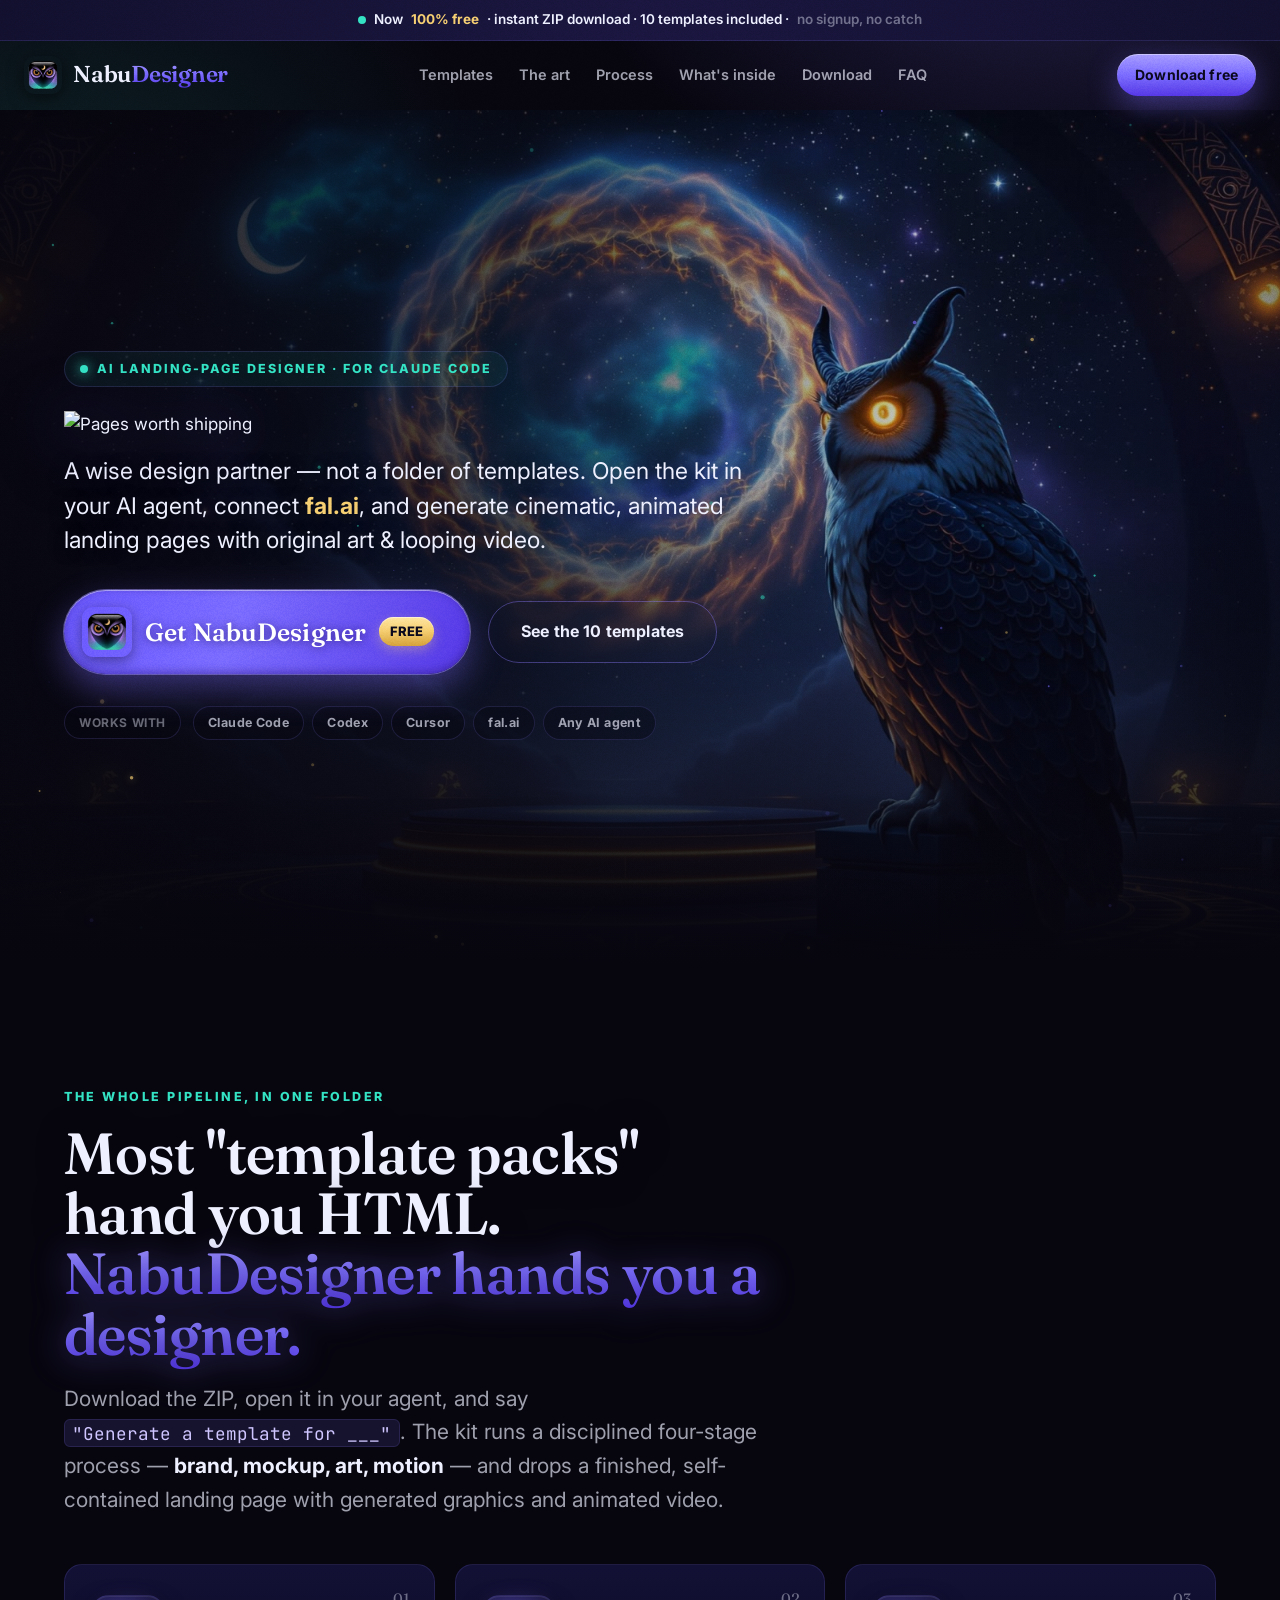
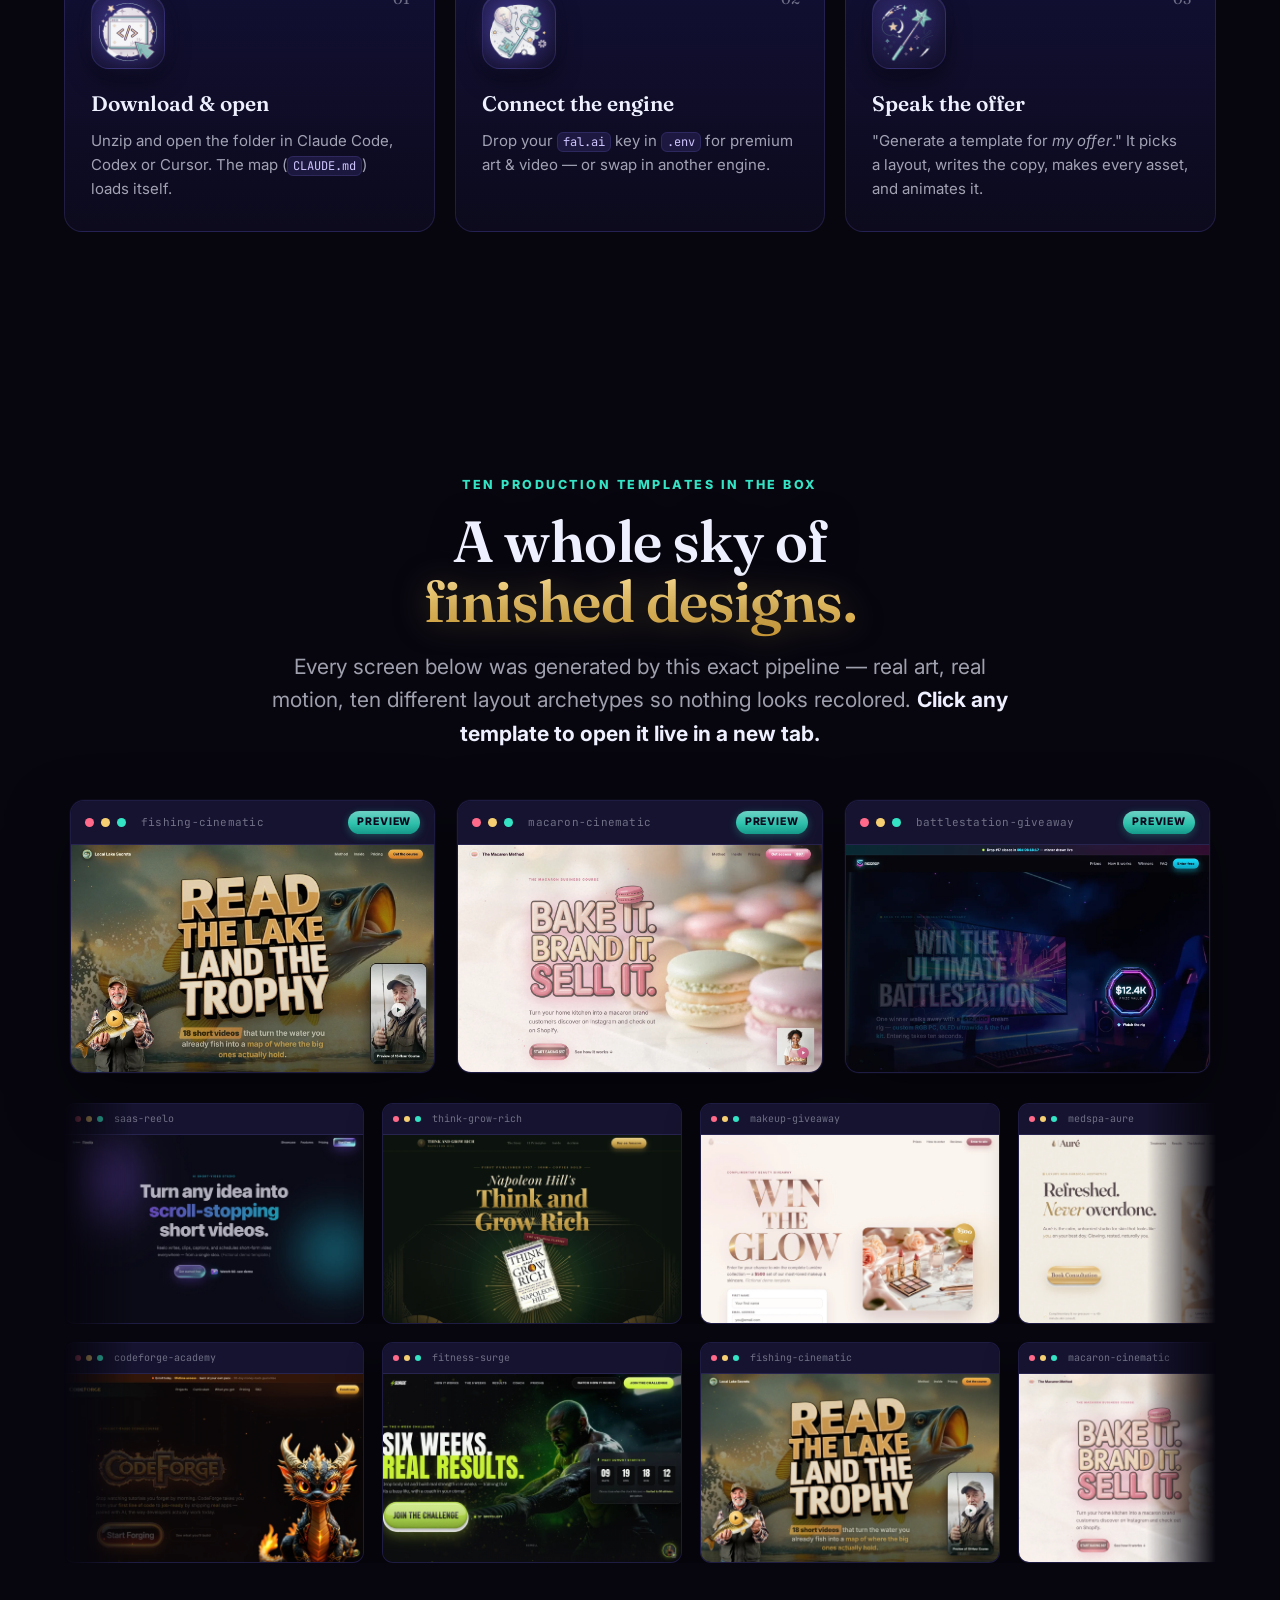
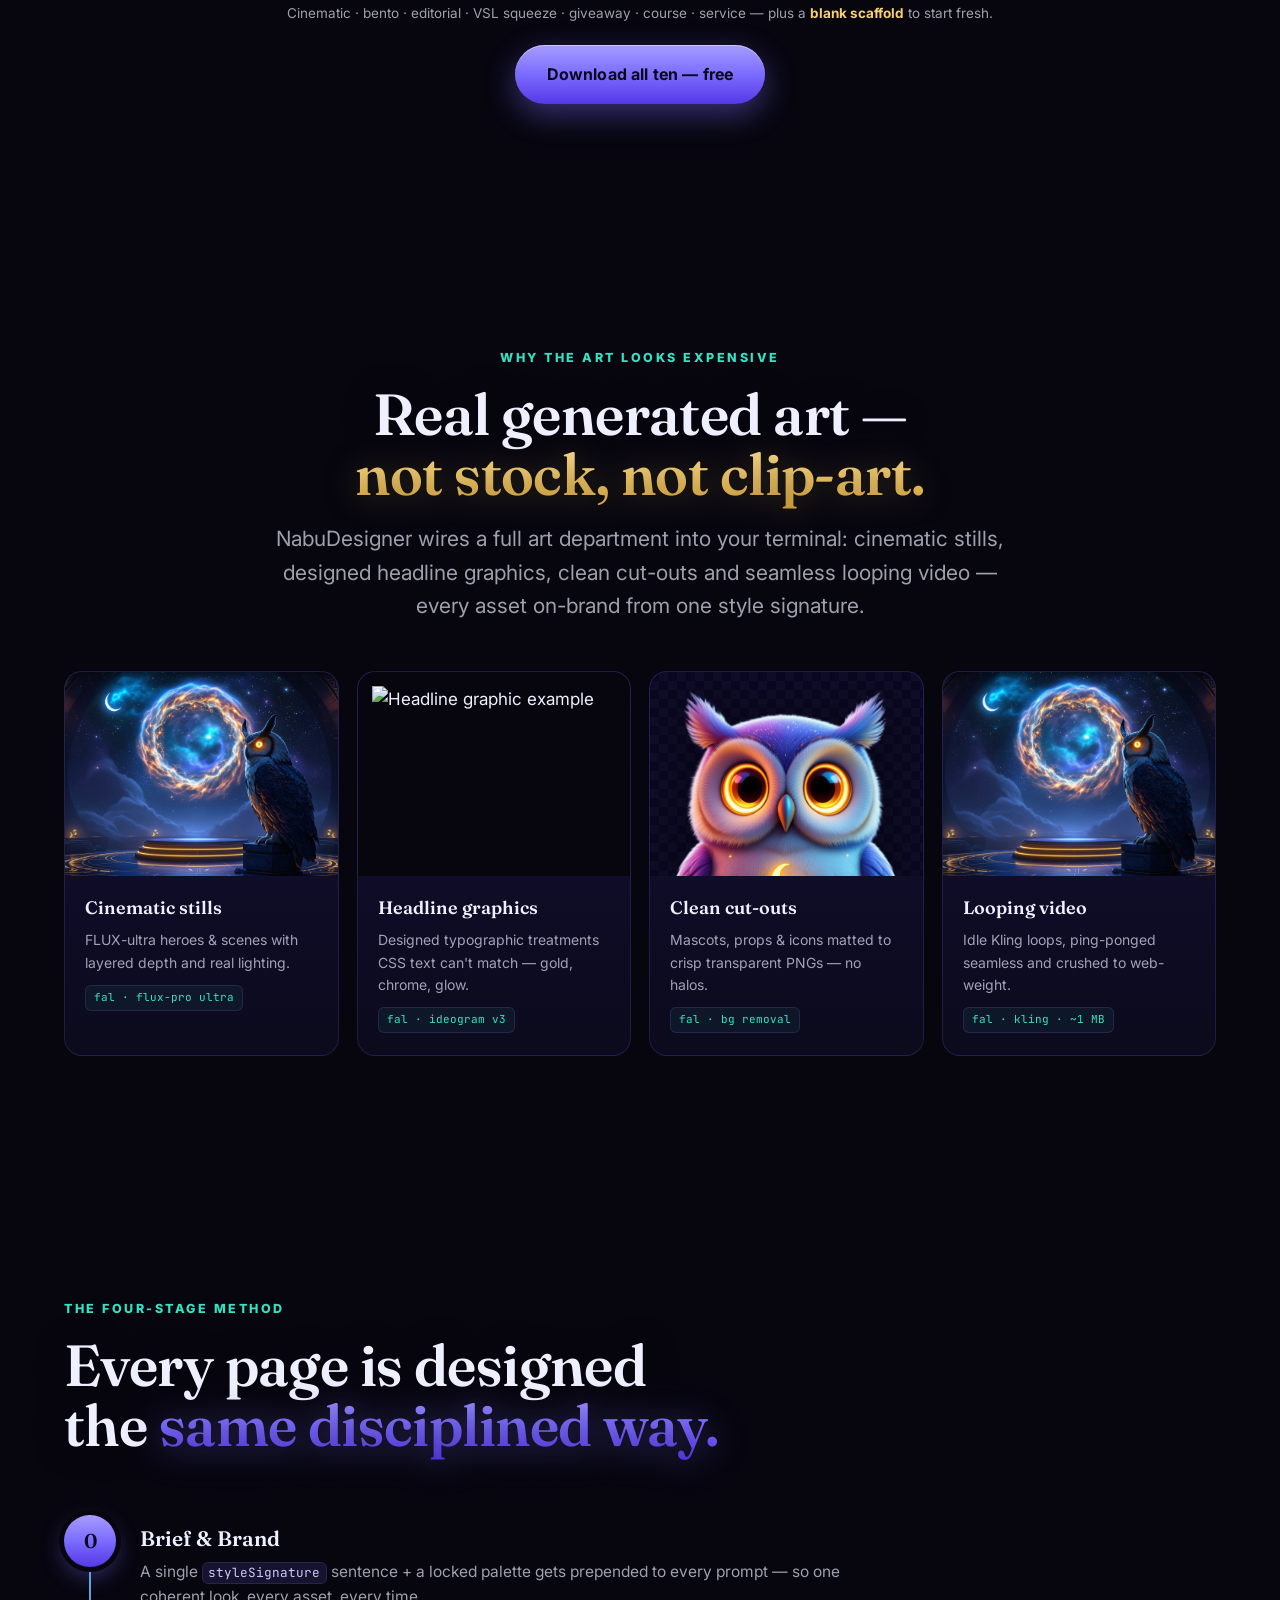
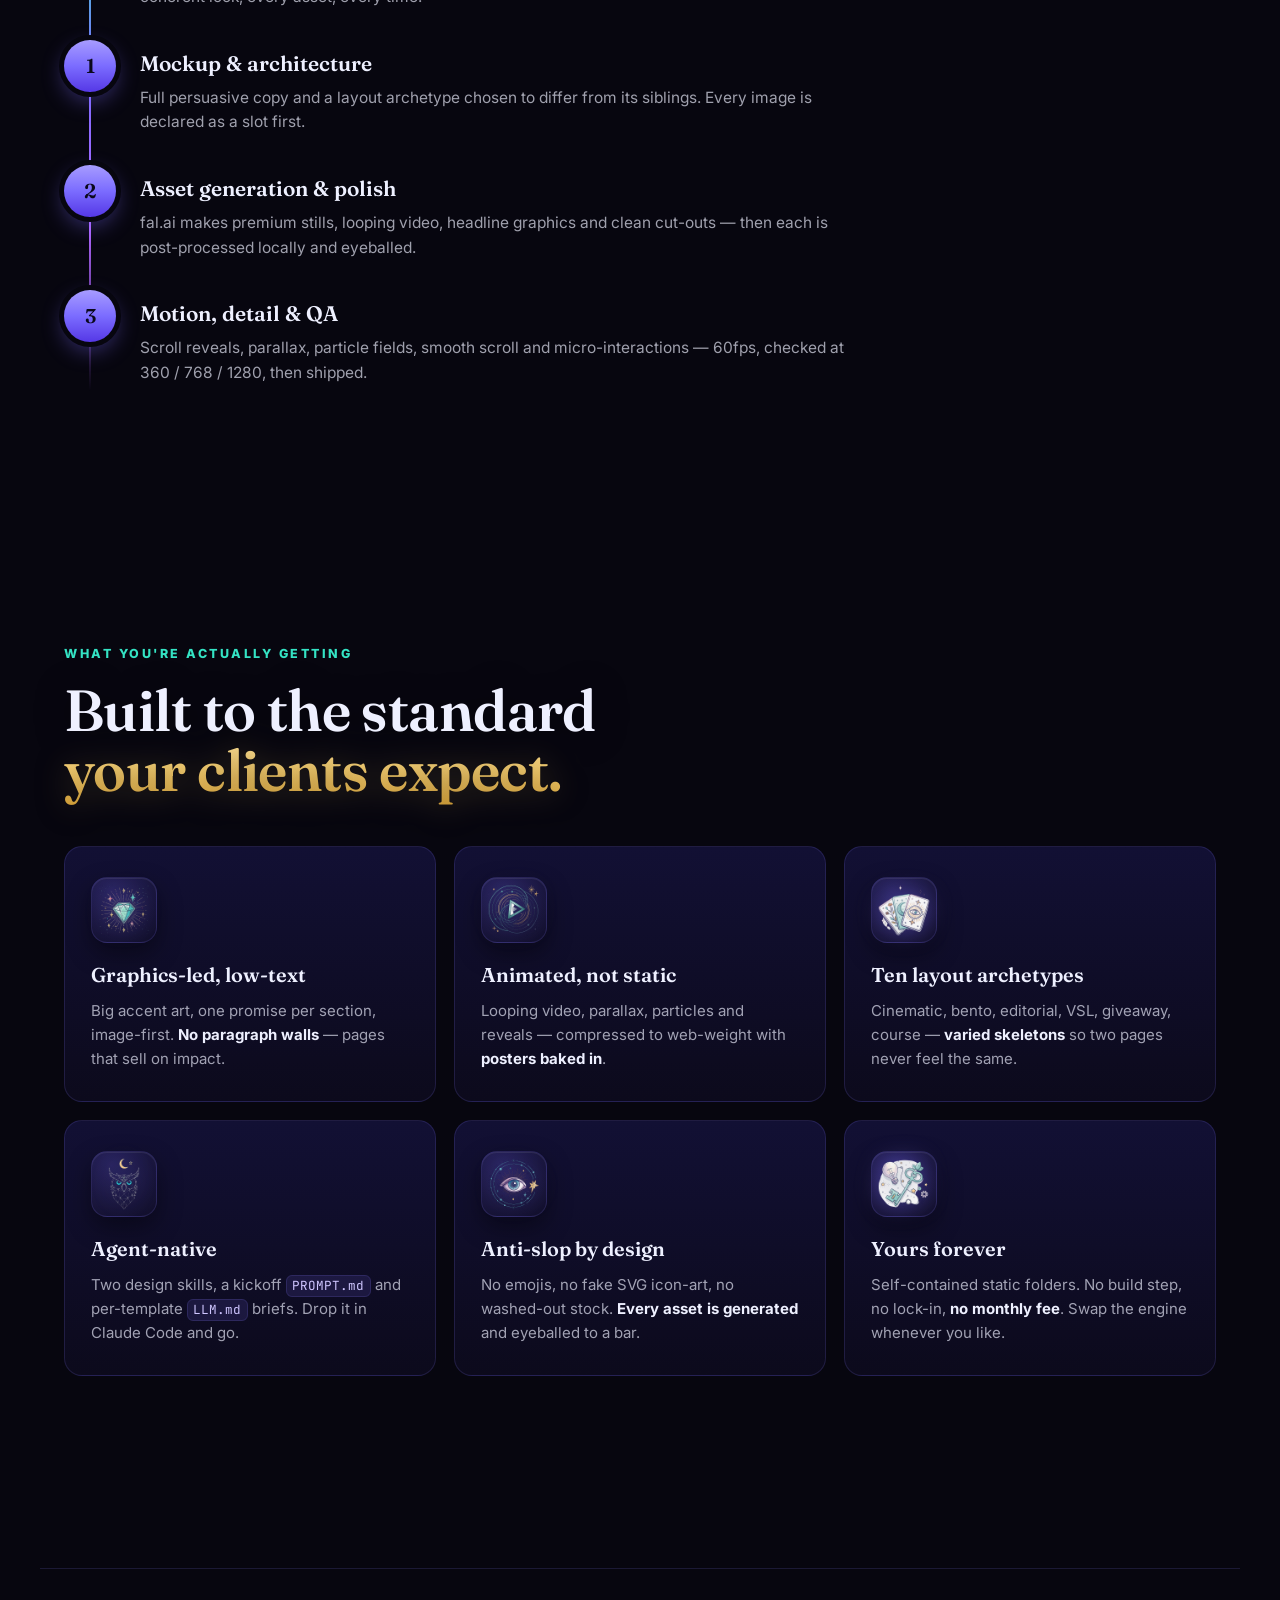
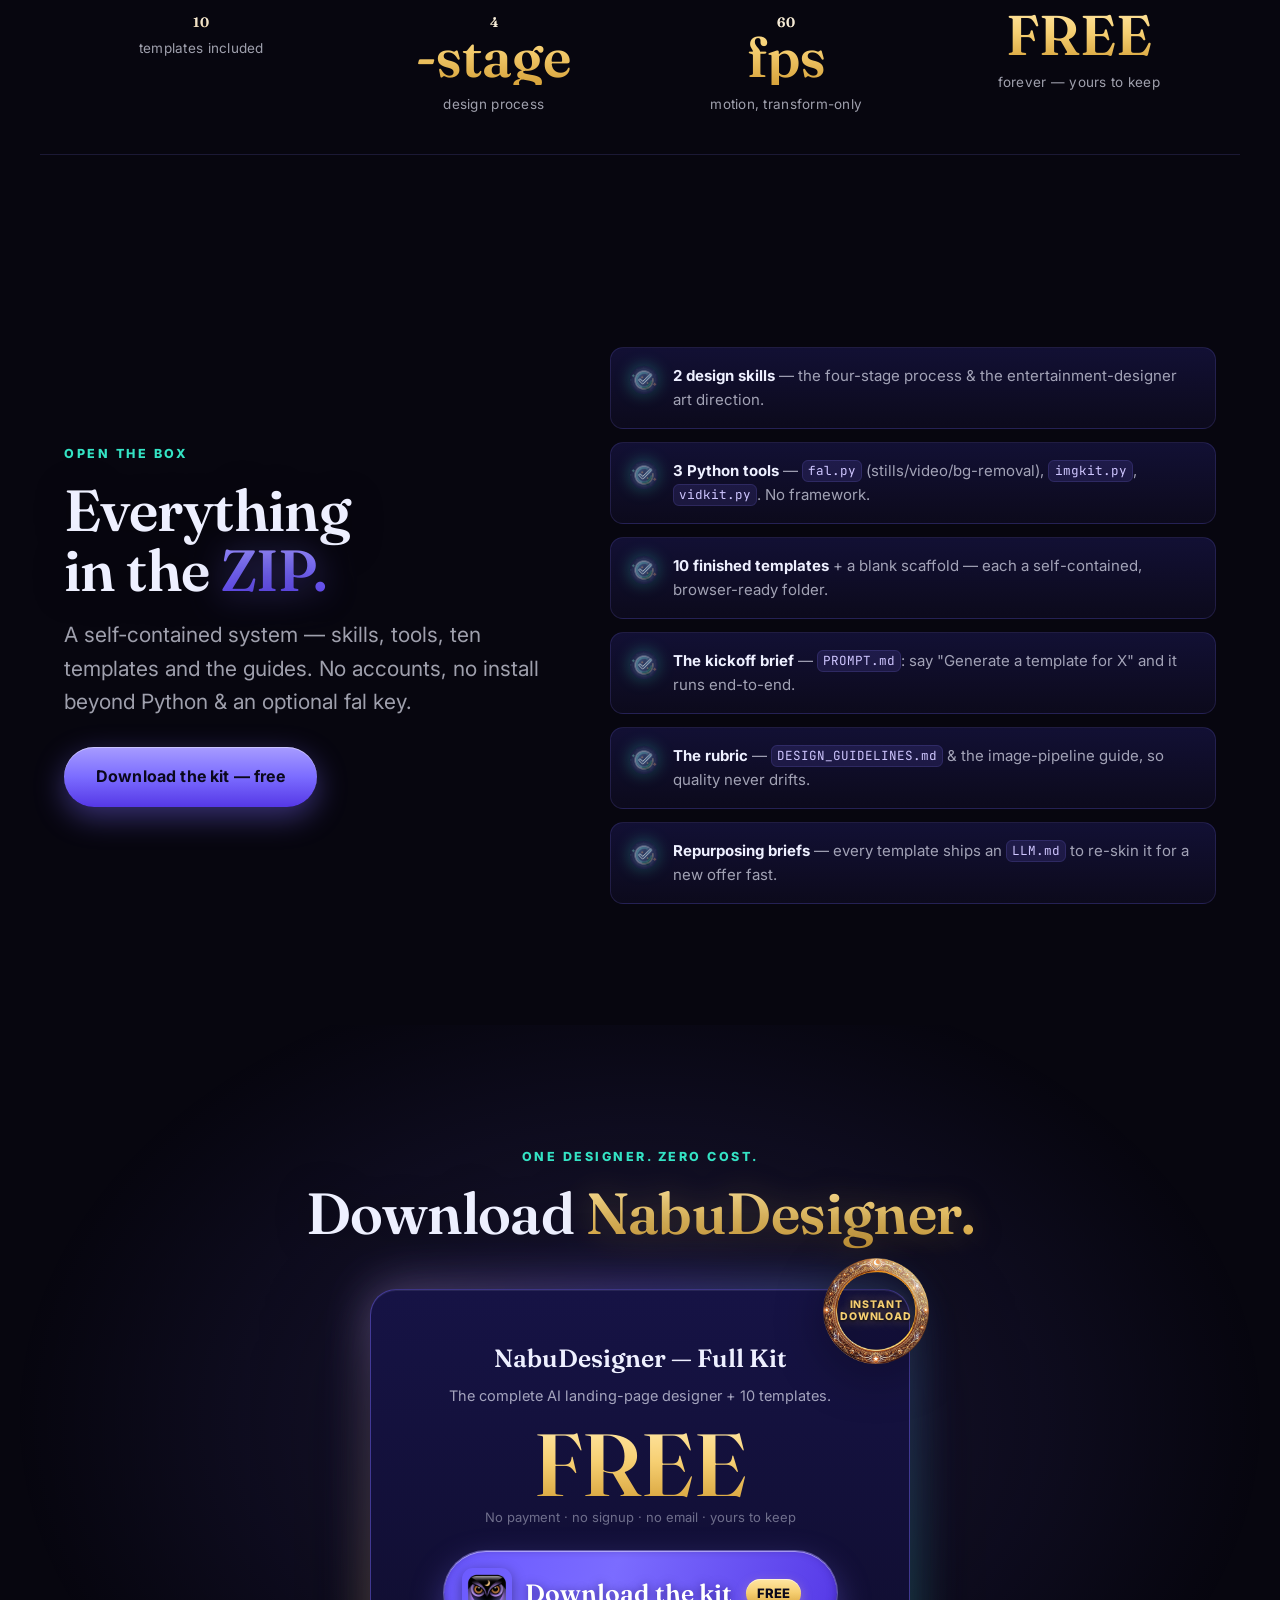
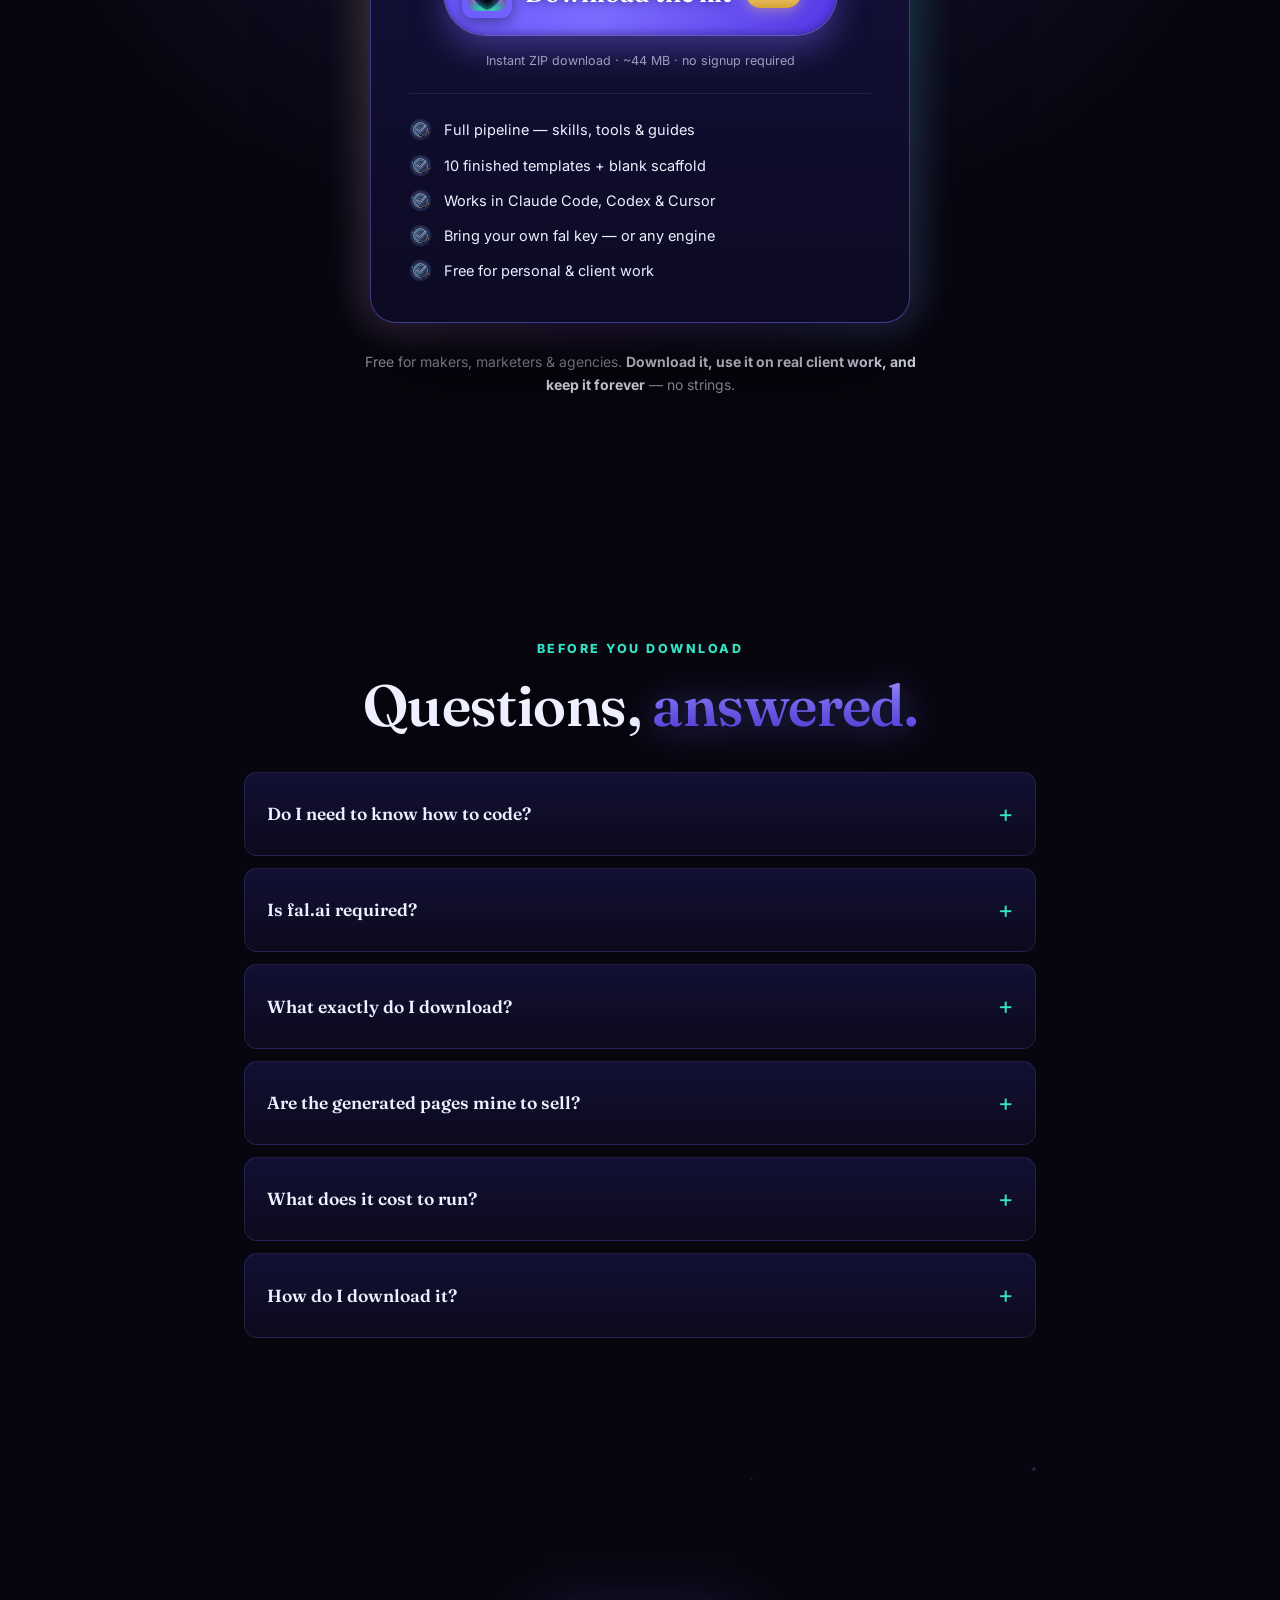
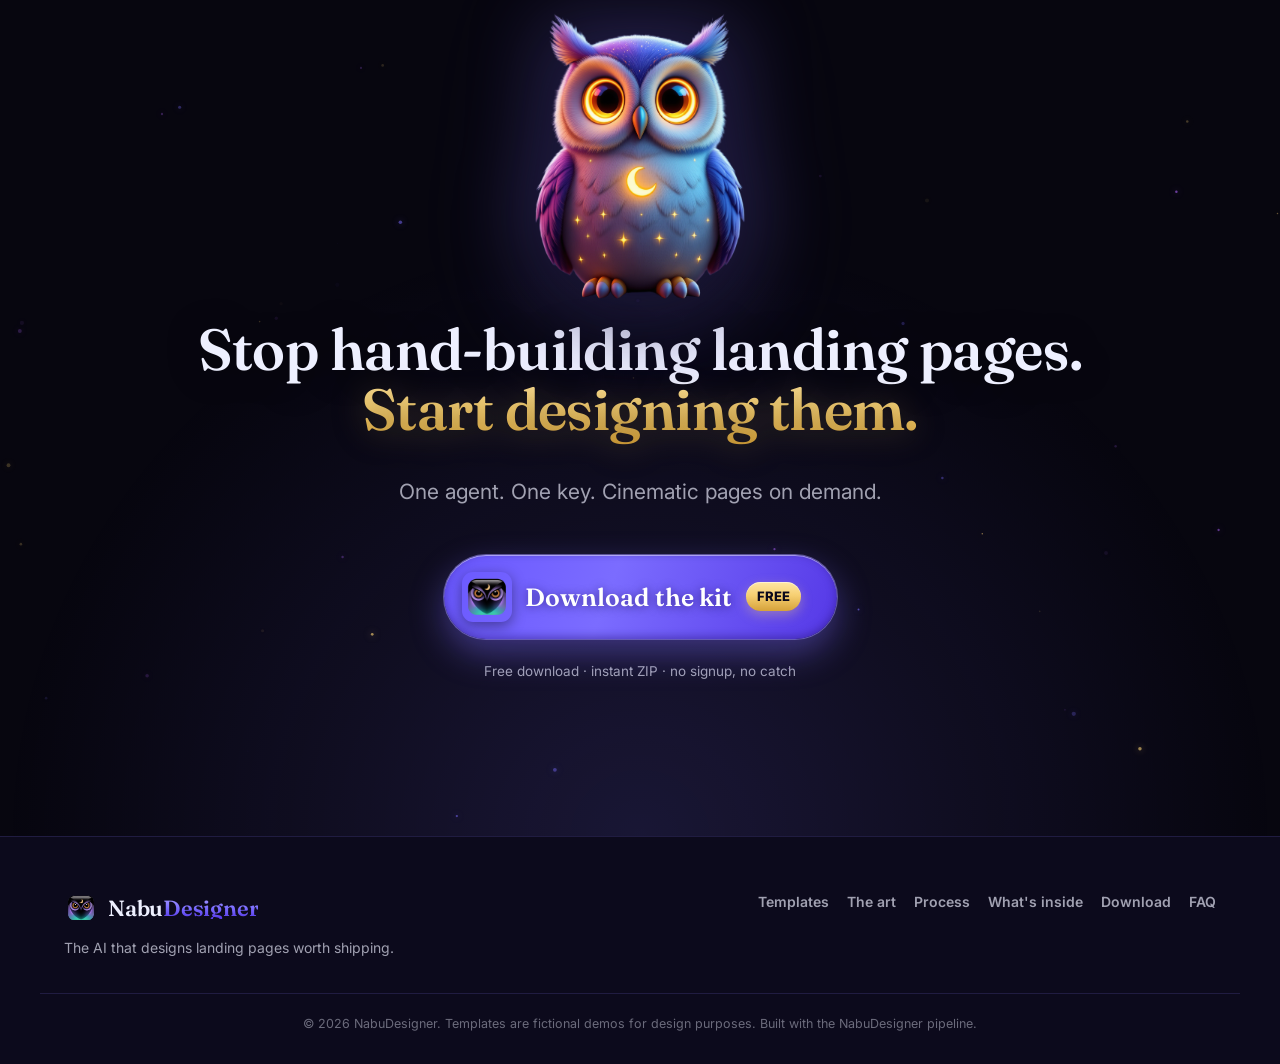
==== commit bce3f5d2: "Remove sticky video/tour FAB widget from salespage Drop the bottom-right owl video button and its (n" ====
--- a/salespage/index.html
+++ b/salespage/index.html
@@ -406,25 +406,6 @@
 
 </main>
 
-<!-- ============ HOST / MASCOT WIDGET ============ -->
-<button class="fab" id="fab" aria-label="Watch the 60-second tour">
-  <img src="assets/img/owl.png" alt="" class="fab-mascot" />
-  <span class="fab-play" aria-hidden="true"></span>
-  <span class="fab-tip">Watch the 60-sec&nbsp;tour</span>
-</button>
-
-<div class="modal" id="modal" aria-hidden="true" role="dialog" aria-modal="true" aria-label="NabuDesigner tour">
-  <div class="modal-card">
-    <button class="modal-close" id="modalClose" aria-label="Close">✕</button>
-    <div class="modal-video">
-      <iframe id="player" src="" data-src="https://www.youtube.com/embed/dQw4w9WgXcQ?rel=0&modestbranding=1"
-        title="NabuDesigner tour" frameborder="0"
-        allow="accelerometer; autoplay; clipboard-write; encrypted-media; gyroscope; picture-in-picture" allowfullscreen></iframe>
-    </div>
-    <a class="btn btn-lg modal-cta" data-buy href="#pricing" data-close-modal>Download the kit — free</a>
-  </div>
-</div>
-
 <script src="assets/script.js"></script>
 </body>
 </html>
